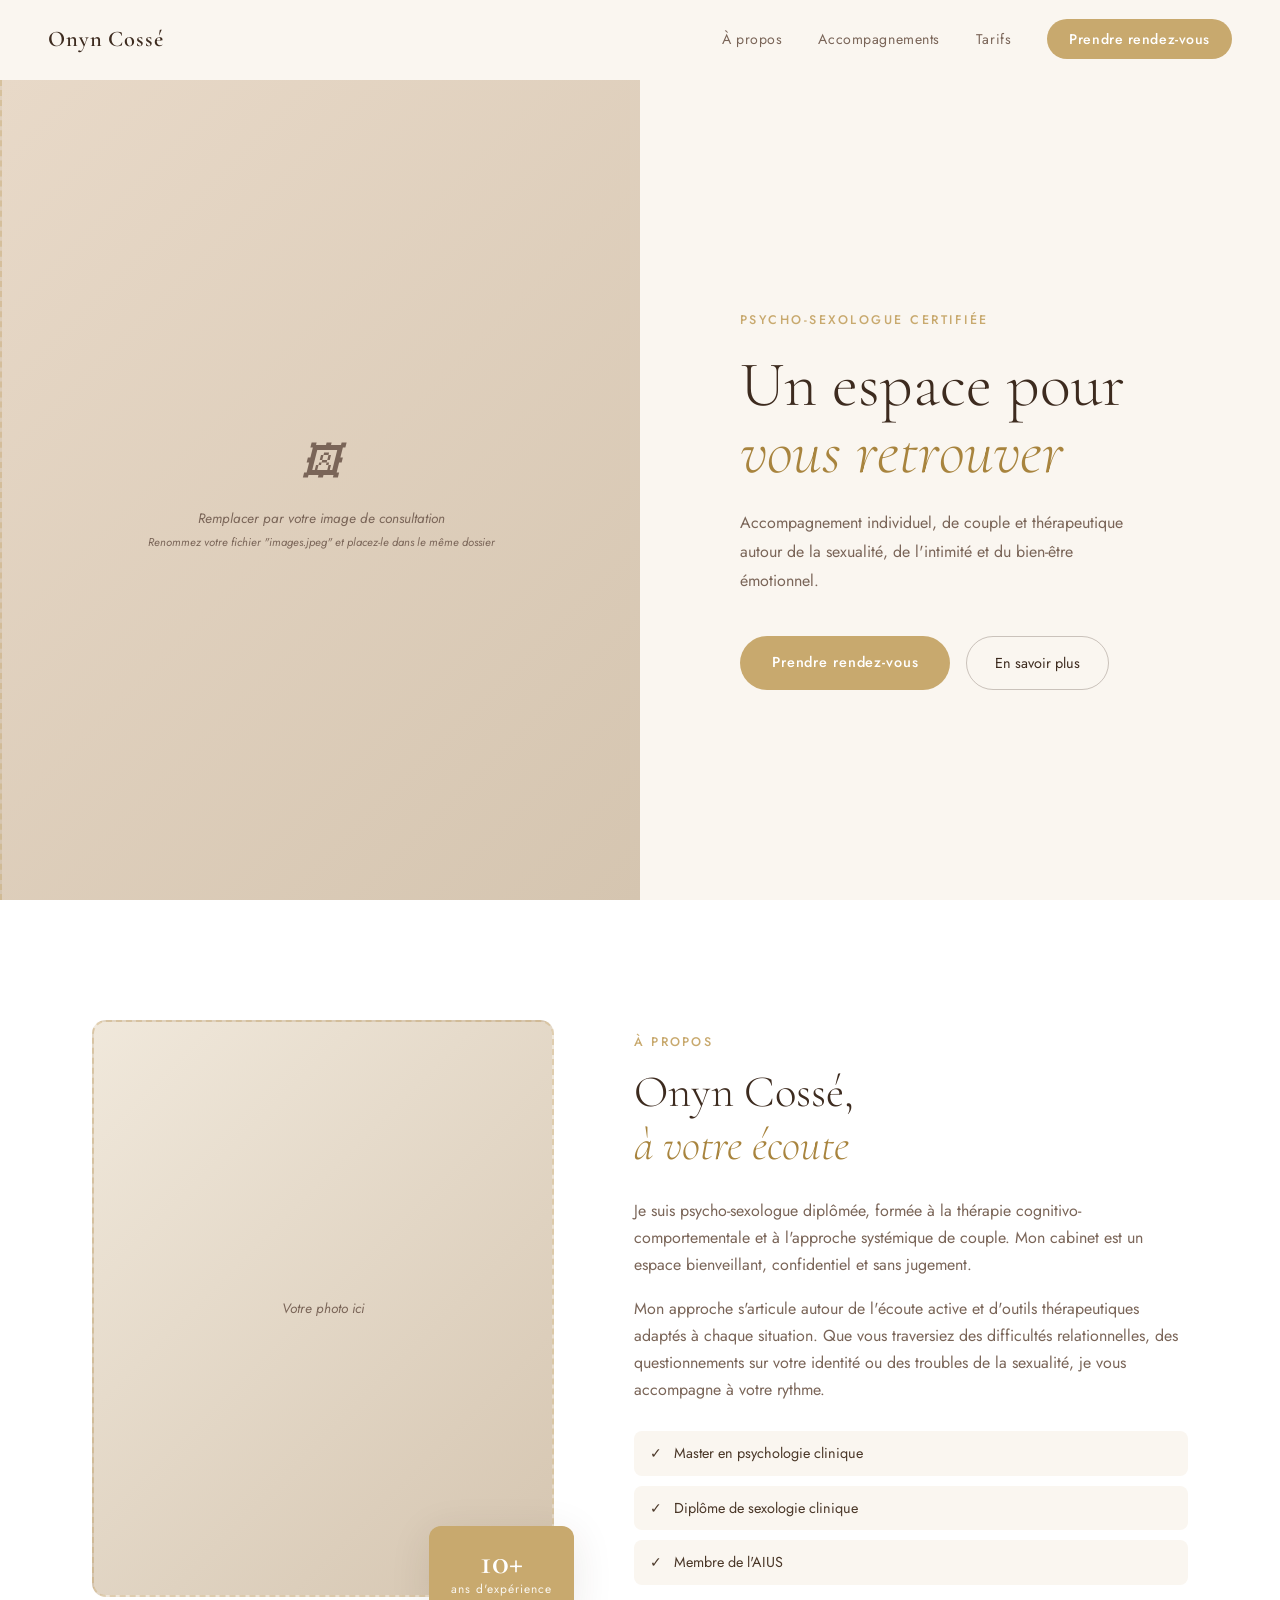
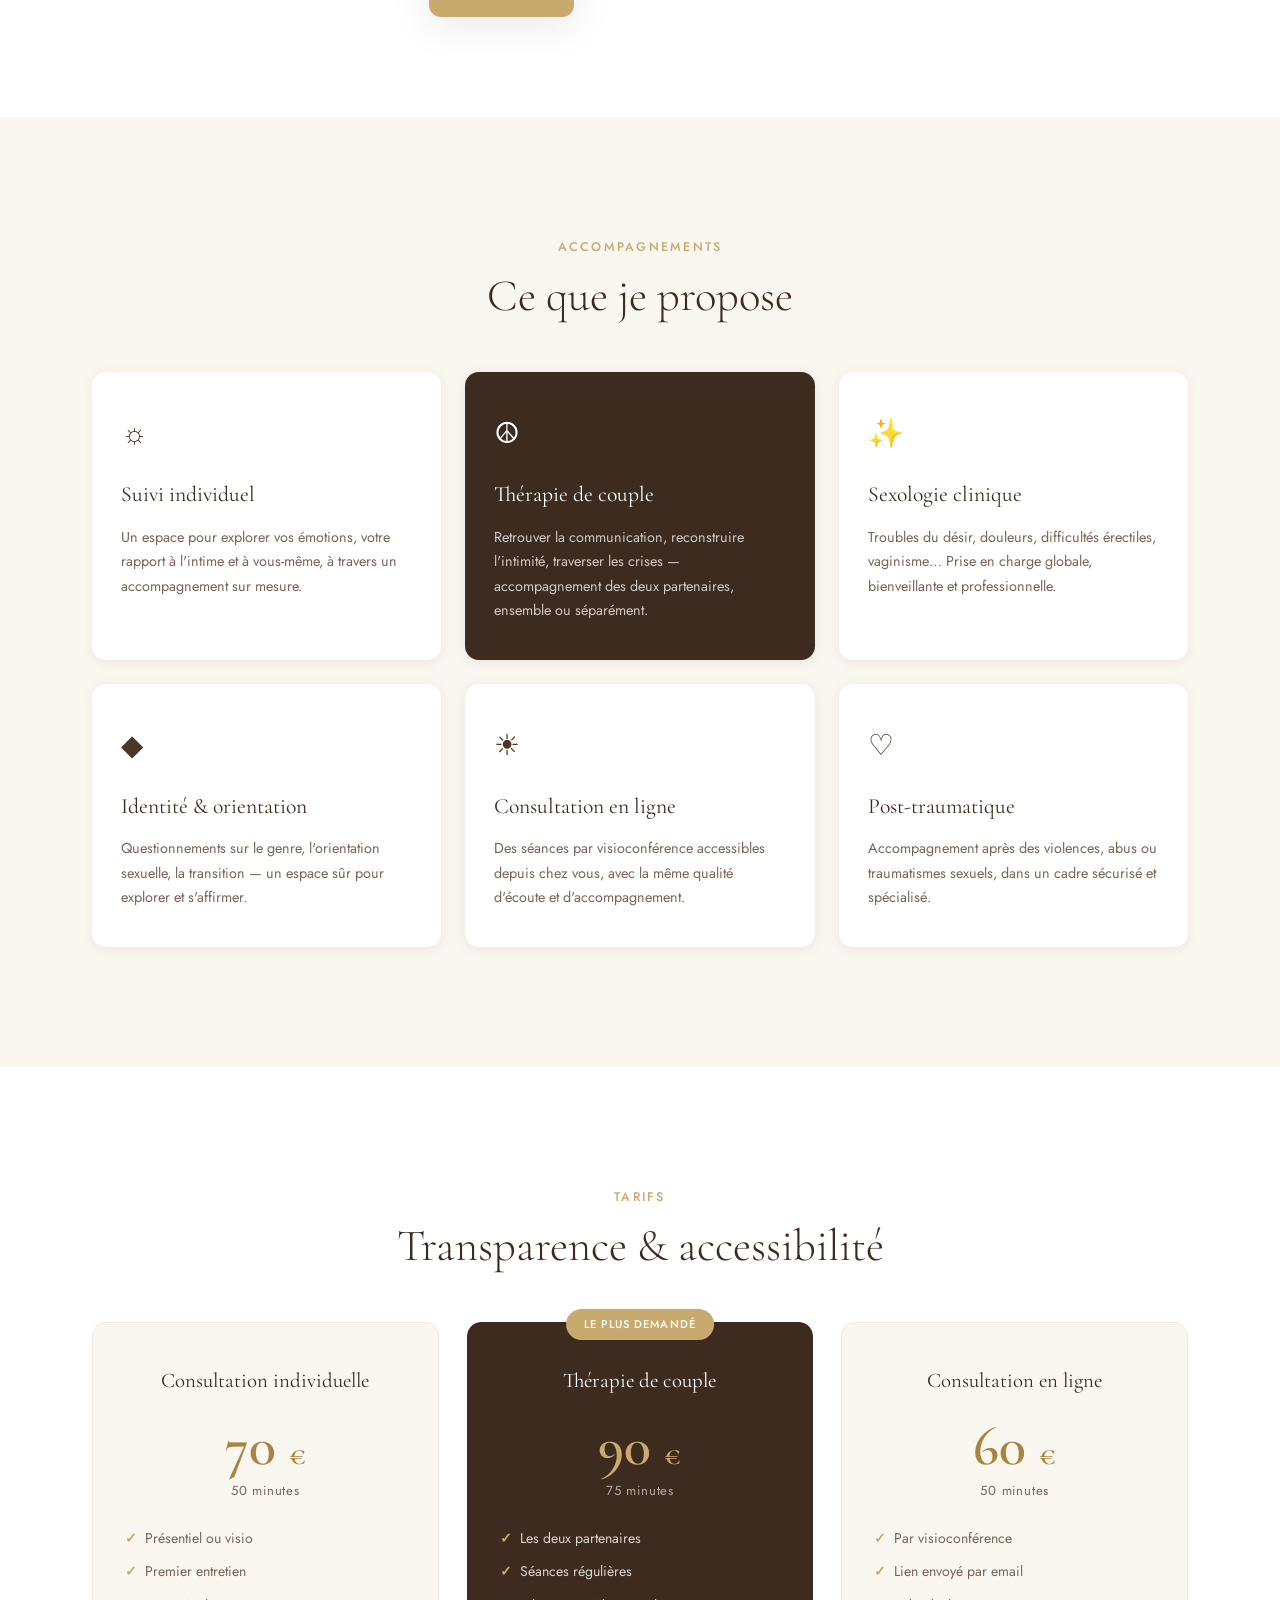
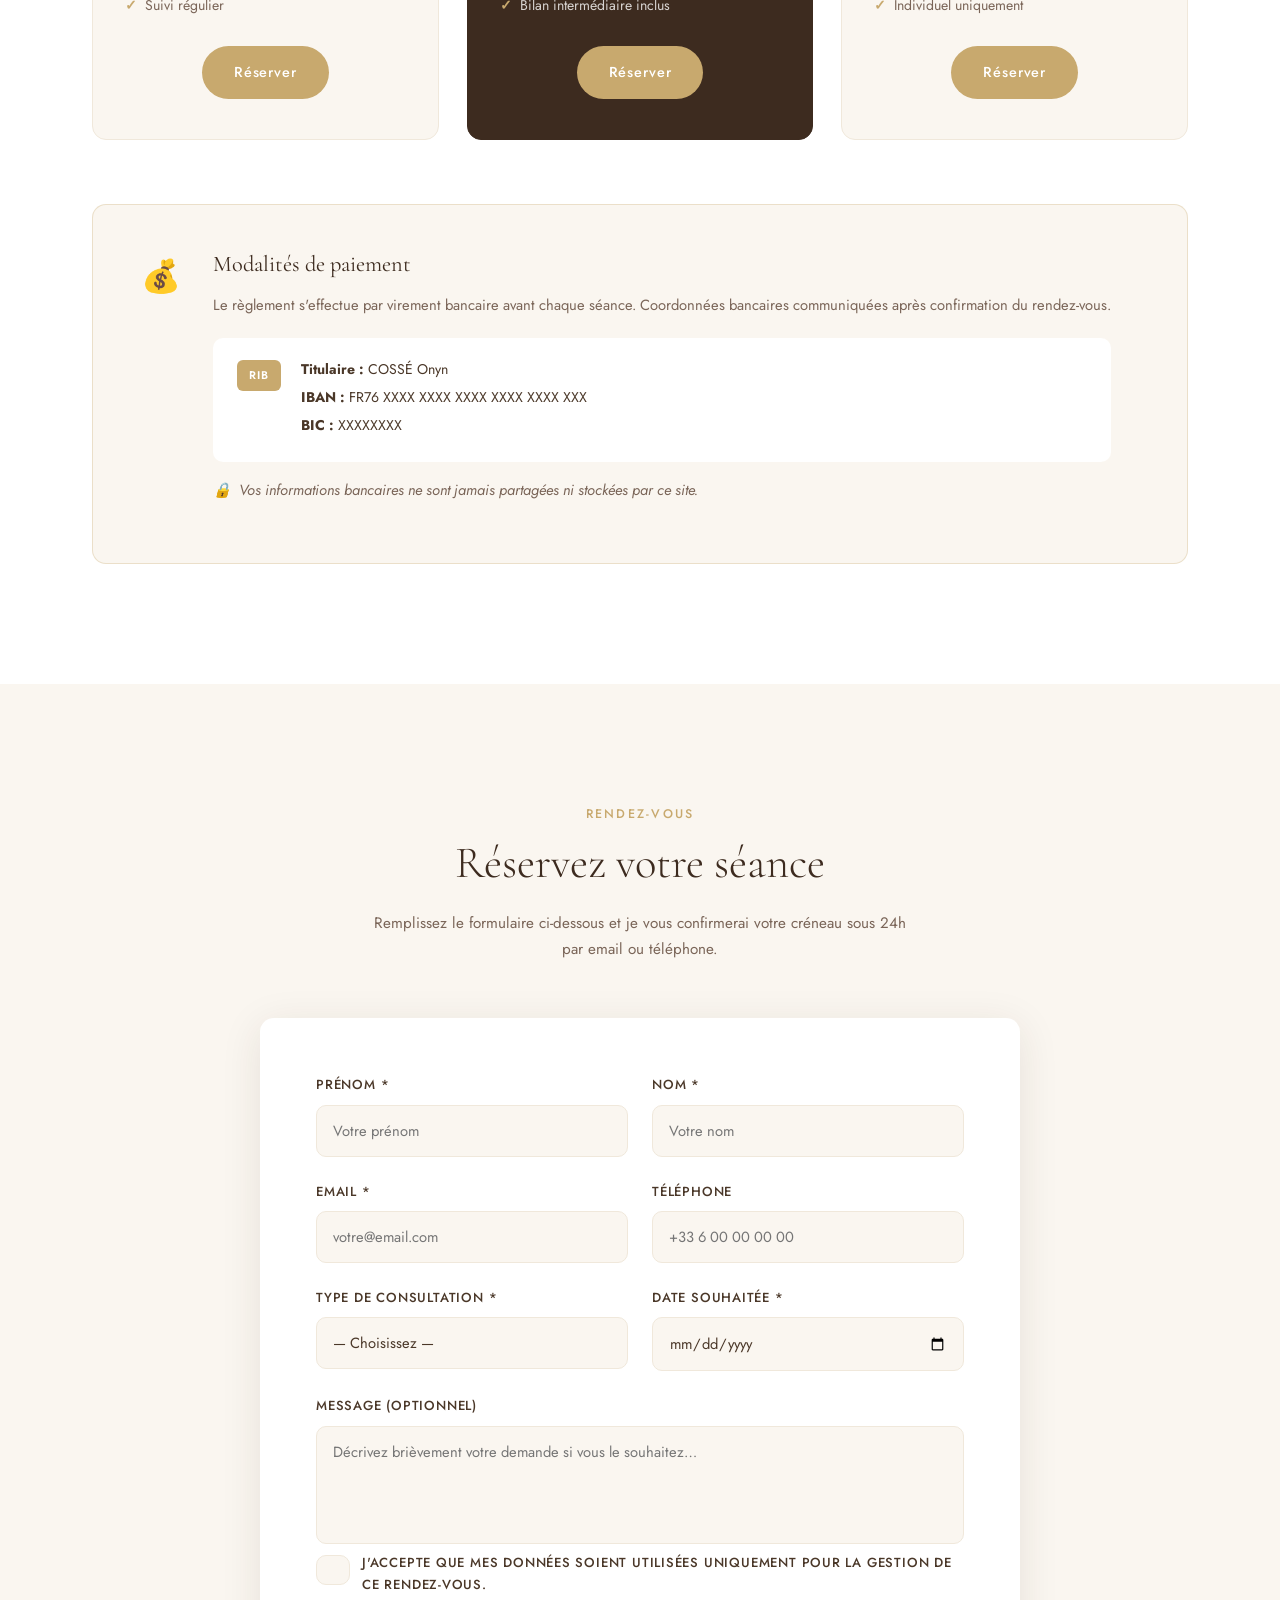
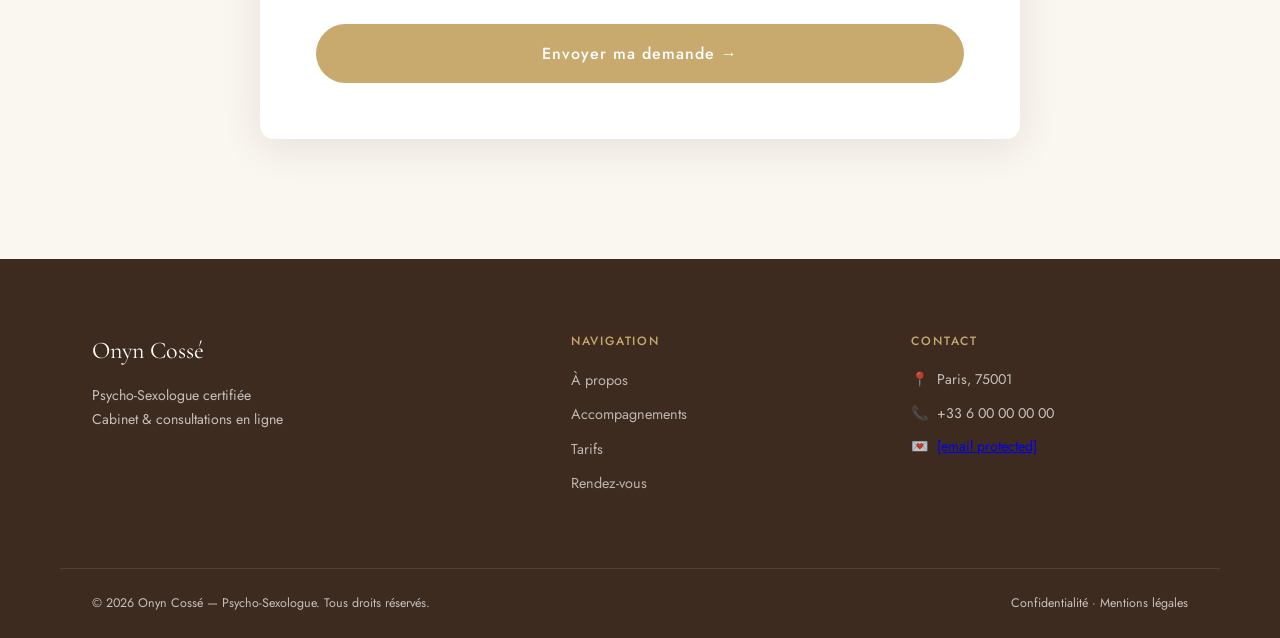
==== index.html @ 569cfa94 "Update index.html" ====
<!DOCTYPE html>
<html lang="fr">
<head>
  <meta charset="UTF-8" />
  <meta name="viewport" content="width=device-width, initial-scale=1.0" />
  <title>Onyn Cossé — Psycho-Sexologue</title>
  <!-- Favicon O.C. stylisé -->
  <link rel="icon" type="image/svg+xml" href="data:image/svg+xml,<svg xmlns='http://www.w3.org/2000/svg' viewBox='0 0 64 64'><rect width='64' height='64' rx='14' fill='%233d2b1f'/><text x='50%25' y='54%25' dominant-baseline='middle' text-anchor='middle' font-family='Georgia,serif' font-size='22' font-weight='600' fill='%23c8a96e' letter-spacing='-1'>O.C</text></svg>" />
  <link rel="stylesheet" href="style.css" />
  <link href="https://fonts.googleapis.com/css2?family=Cormorant+Garamond:ital,wght@0,300;0,400;0,600;1,300;1,400&family=Jost:wght@300;400;500&display=swap" rel="stylesheet" />
</head>
<body>

  <!-- NAV -->
  <nav class="navbar">
    <div class="nav-logo">Onyn Cossé</div>
    <ul class="nav-links">
      <li><a href="#about">À propos</a></li>
      <li><a href="#services">Accompagnements</a></li>
      <li><a href="#tarifs">Tarifs</a></li>
      <li><a href="#rdv" class="nav-cta">Prendre rendez-vous</a></li>
    </ul>
    <button class="nav-burger" onclick="toggleMenu()">&#9776;</button>
  </nav>
  <div class="mobile-menu" id="mobileMenu">
    <a href="#about" onclick="toggleMenu()">À propos</a>
    <a href="#services" onclick="toggleMenu()">Accompagnements</a>
    <a href="#tarifs" onclick="toggleMenu()">Tarifs</a>
    <a href="#rdv" onclick="toggleMenu()">Prendre rendez-vous</a>
  </div>

  <!-- HERO -->
  <section class="hero">
    <!-- Remplacer "votre-photo.jpg" par le chemin de votre image -->
    <div class="hero-img-bg" style="background-image: url('https://loan881.github.io/onyn-sexologue/cabinet2.jpeg');">
      <div class="hero-img-placeholder">
        <span class="placeholder-icon">🖼</span>
        <span>Remplacer par votre image de consultation<br/><small>Renommez votre fichier "images.jpeg" et placez-le dans le même dossier</small></span>
      </div>
    </div>
    <div class="hero-content">
      <span class="hero-eyebrow">Psycho-Sexologue certifiée</span>
      <h1 class="hero-title">Un espace pour<br /><em>vous retrouver</em></h1>
      <p class="hero-sub">Accompagnement individuel, de couple et thérapeutique autour de la sexualité, de l'intimité et du bien-être émotionnel.</p>
      <div class="hero-actions">
        <a href="#rdv" class="btn-primary">Prendre rendez-vous</a>
        <a href="#about" class="btn-secondary">En savoir plus</a>
      </div>
    </div>
  </section>

  <!-- À PROPOS -->
  <section class="about" id="about">
    <div class="container about-grid">
      <div class="about-image-wrap">
        <div class="about-image-placeholder">
          <span>Votre photo ici</span>
        </div>
        <div class="about-badge">
          <span class="badge-num">10+</span>
          <span class="badge-txt">ans d'expérience</span>
        </div>
      </div>
      <div class="about-text">
        <span class="section-label">À propos</span>
        <h2>Onyn Cossé,<br /><em>à votre écoute</em></h2>
        <p>Je suis psycho-sexologue diplômée, formée à la thérapie cognitivo-comportementale et à l'approche systémique de couple. Mon cabinet est un espace bienveillant, confidentiel et sans jugement.</p>
        <p>Mon approche s'articule autour de l'écoute active et d'outils thérapeutiques adaptés à chaque situation. Que vous traversiez des difficultés relationnelles, des questionnements sur votre identité ou des troubles de la sexualité, je vous accompagne à votre rythme.</p>
        <ul class="about-certifs">
          <li>&#10003; &nbsp; Master en psychologie clinique</li>
          <li>&#10003; &nbsp; Diplôme de sexologie clinique</li>
          <li>&#10003; &nbsp; Membre de l'AIUS</li>
        </ul>
      </div>
    </div>
  </section>

  <!-- SERVICES -->
  <section class="services" id="services">
    <div class="container">
      <span class="section-label center">Accompagnements</span>
      <h2 class="section-title center">Ce que je propose</h2>
      <div class="services-grid">

        <div class="service-card">
          <div class="service-icon">&#9788;</div>
          <h3>Suivi individuel</h3>
          <p>Un espace pour explorer vos émotions, votre rapport à l'intime et à vous-même, à travers un accompagnement sur mesure.</p>
        </div>

        <div class="service-card featured">
          <div class="service-icon">&#9774;</div>
          <h3>Thérapie de couple</h3>
          <p>Retrouver la communication, reconstruire l'intimité, traverser les crises — accompagnement des deux partenaires, ensemble ou séparément.</p>
        </div>

        <div class="service-card">
          <div class="service-icon">&#10024;</div>
          <h3>Sexologie clinique</h3>
          <p>Troubles du désir, douleurs, difficultés érectiles, vaginisme… Prise en charge globale, bienveillante et professionnelle.</p>
        </div>

        <div class="service-card">
          <div class="service-icon">&#9670;</div>
          <h3>Identité & orientation</h3>
          <p>Questionnements sur le genre, l'orientation sexuelle, la transition — un espace sûr pour explorer et s'affirmer.</p>
        </div>

        <div class="service-card">
          <div class="service-icon">&#9728;</div>
          <h3>Consultation en ligne</h3>
          <p>Des séances par visioconférence accessibles depuis chez vous, avec la même qualité d'écoute et d'accompagnement.</p>
        </div>

        <div class="service-card">
          <div class="service-icon">&#9825;</div>
          <h3>Post-traumatique</h3>
          <p>Accompagnement après des violences, abus ou traumatismes sexuels, dans un cadre sécurisé et spécialisé.</p>
        </div>

      </div>
    </div>
  </section>

  <!-- TARIFS -->
  <section class="tarifs" id="tarifs">
    <div class="container">
      <span class="section-label center">Tarifs</span>
      <h2 class="section-title center">Transparence & accessibilité</h2>
      <div class="tarifs-grid">

        <div class="tarif-card">
          <h3>Consultation individuelle</h3>
          <div class="tarif-price">70 <span>€</span></div>
          <div class="tarif-duree">50 minutes</div>
          <ul>
            <li>Présentiel ou visio</li>
            <li>Premier entretien</li>
            <li>Suivi régulier</li>
          </ul>
          <a href="#rdv" class="btn-primary">Réserver</a>
        </div>

        <div class="tarif-card featured">
          <div class="tarif-badge">Le plus demandé</div>
          <h3>Thérapie de couple</h3>
          <div class="tarif-price">90 <span>€</span></div>
          <div class="tarif-duree">75 minutes</div>
          <ul>
            <li>Les deux partenaires</li>
            <li>Séances régulières</li>
            <li>Bilan intermédiaire inclus</li>
          </ul>
          <a href="#rdv" class="btn-primary">Réserver</a>
        </div>

        <div class="tarif-card">
          <h3>Consultation en ligne</h3>
          <div class="tarif-price">60 <span>€</span></div>
          <div class="tarif-duree">50 minutes</div>
          <ul>
            <li>Par visioconférence</li>
            <li>Lien envoyé par email</li>
            <li>Individuel uniquement</li>
          </ul>
          <a href="#rdv" class="btn-primary">Réserver</a>
        </div>

      </div>

      <!-- PAIEMENT -->
      <div class="paiement-box">
        <div class="paiement-icon">&#128176;</div>
        <div class="paiement-text">
          <h4>Modalités de paiement</h4>
          <p>Le règlement s'effectue par virement bancaire avant chaque séance. Coordonnées bancaires communiquées après confirmation du rendez-vous.</p>
          <div class="rib-info">
            <span class="rib-label">RIB</span>
            <div class="rib-details">
              <p><strong>Titulaire :</strong> COSSÉ Onyn</p>
              <p><strong>IBAN :</strong> FR76 XXXX XXXX XXXX XXXX XXXX XXX</p>
              <p><strong>BIC :</strong> XXXXXXXX</p>
            </div>
          </div>
          <p class="paiement-note">&#128274; &nbsp;Vos informations bancaires ne sont jamais partagées ni stockées par ce site.</p>
        </div>
      </div>
    </div>
  </section>

  <!-- PRISE DE RENDEZ-VOUS -->
  <section class="rdv" id="rdv">
    <div class="container">
      <span class="section-label center">Rendez-vous</span>
      <h2 class="section-title center">Réservez votre séance</h2>
      <p class="rdv-intro">Remplissez le formulaire ci-dessous et je vous confirmerai votre créneau sous 24h par email ou téléphone.</p>

      <form class="rdv-form" onsubmit="handleSubmit(event)">
        <div class="form-row">
          <div class="form-group">
            <label for="prenom">Prénom *</label>
            <input type="text" id="prenom" placeholder="Votre prénom" required />
          </div>
          <div class="form-group">
            <label for="nom">Nom *</label>
            <input type="text" id="nom" placeholder="Votre nom" required />
          </div>
        </div>
        <div class="form-row">
          <div class="form-group">
            <label for="email">Email *</label>
            <input type="email" id="email" placeholder="votre@email.com" required />
          </div>
          <div class="form-group">
            <label for="tel">Téléphone</label>
            <input type="tel" id="tel" placeholder="+33 6 00 00 00 00" />
          </div>
        </div>
        <div class="form-row">
          <div class="form-group">
            <label for="type">Type de consultation *</label>
            <select id="type" required>
              <option value="">— Choisissez —</option>
              <option value="individuel">Consultation individuelle (70€)</option>
              <option value="couple">Thérapie de couple (90€)</option>
              <option value="enligne">Consultation en ligne (60€)</option>
            </select>
          </div>
          <div class="form-group">
            <label for="date">Date souhaitée *</label>
            <input type="date" id="date" required />
          </div>
        </div>
        <div class="form-group full">
          <label for="message">Message (optionnel)</label>
          <textarea id="message" rows="4" placeholder="Décrivez brièvement votre demande si vous le souhaitez…"></textarea>
        </div>
        <div class="form-group full checkbox-group">
          <label class="checkbox-label">
            <input type="checkbox" required />
            J'accepte que mes données soient utilisées uniquement pour la gestion de ce rendez-vous.
          </label>
        </div>
        <button type="submit" class="btn-primary btn-large">Envoyer ma demande &#8594;</button>
      </form>

      <div class="rdv-confirm hidden" id="rdvConfirm">
        <div class="confirm-icon">&#10003;</div>
        <h3>Demande envoyée !</h3>
        <p>Je vous recontacte sous 24h pour confirmer votre créneau et vous communiquer les informations de paiement.</p>
      </div>

    </div>
  </section>

  <!-- FOOTER -->
  <footer class="footer">
    <div class="container footer-inner">
      <div class="footer-brand">
        <div class="footer-logo">Onyn Cossé</div>
        <p>Psycho-Sexologue certifiée<br />Cabinet & consultations en ligne</p>
      </div>
      <div class="footer-links">
        <h4>Navigation</h4>
        <a href="#about">À propos</a>
        <a href="#services">Accompagnements</a>
        <a href="#tarifs">Tarifs</a>
        <a href="#rdv">Rendez-vous</a>
      </div>
      <div class="footer-contact">
        <h4>Contact</h4>
        <p>&#128205; &nbsp;Paris, 75001</p>
        <p>&#128222; &nbsp;+33 6 00 00 00 00</p>
        <p>&#128140; &nbsp;<a href="/cdn-cgi/l/email-protection" class="__cf_email__" data-cfemail="6d0e0203190c0e192d1e021d050408000c1f190403430b1f">[email&#160;protected]</a></p>
      </div>
    </div>
    <div class="footer-bottom">
      <p>&copy; 2026 Onyn Cossé — Psycho-Sexologue. Tous droits réservés.</p>
      <p>Confidentialité &middot; Mentions légales</p>
    </div>
  </footer>

  <script data-cfasync="false" src="/cdn-cgi/scripts/5c5dd728/cloudflare-static/email-decode.min.js"></script><script>
    function toggleMenu() {
      const m = document.getElementById('mobileMenu');
      m.classList.toggle('open');
    }
    function handleSubmit(e) {
      e.preventDefault();
      document.querySelector('.rdv-form').classList.add('hidden');
      document.getElementById('rdvConfirm').classList.remove('hidden');
    }
    // Smooth scroll
    document.querySelectorAll('a[href^="#"]').forEach(a => {
      a.addEventListener('click', e => {
        e.preventDefault();
        const t = document.querySelector(a.getAttribute('href'));
        if (t) t.scrollIntoView({ behavior: '
---- style.css ----
/* =============================================
   RESET & BASE
   ============================================= */
*, *::before, *::after { box-sizing: border-box; margin: 0; padding: 0; }

:root {
  --cream:    #faf6f0;
  --beige:    #f0e8db;
  --gold:     #c8a96e;
  --gold-dk:  #a8843e;
  --brown:    #3d2b1f;
  --text:     #4a3728;
  --text-lt:  #7a6558;
  --white:    #ffffff;
  --radius:   14px;
  --shadow:   0 8px 40px rgba(61,43,31,.10);
  --shadow-sm:0 2px 12px rgba(61,43,31,.08);
  --font-disp:"Cormorant Garamond", Georgia, serif;
  --font-body:"Jost", sans-serif;
}

html { scroll-behavior: smooth; }

body {
  font-family: var(--font-body);
  background: var(--cream);
  color: var(--text);
  line-height: 1.7;
  font-size: 16px;
}

img { max-width: 100%; display: block; }

.container {
  max-width: 1160px;
  margin: 0 auto;
  padding: 0 32px;
}

.hidden { display: none !important; }

/* =============================================
   REUSABLE COMPONENTS
   ============================================= */
.section-label {
  display: block;
  font-family: var(--font-body);
  font-weight: 500;
  font-size: .78rem;
  letter-spacing: .18em;
  text-transform: uppercase;
  color: var(--gold);
  margin-bottom: 12px;
}
.section-label.center { text-align: center; }

.section-title {
  font-family: var(--font-disp);
  font-size: clamp(2rem, 4vw, 2.8rem);
  font-weight: 300;
  color: var(--brown);
  line-height: 1.2;
  margin-bottom: 48px;
}
.section-title.center { text-align: center; }
.section-title em { font-style: italic; color: var(--gold-dk); }

.btn-primary {
  display: inline-block;
  background: var(--gold);
  color: var(--white);
  padding: 14px 32px;
  border-radius: 50px;
  font-family: var(--font-body);
  font-weight: 500;
  font-size: .9rem;
  letter-spacing: .06em;
  text-decoration: none;
  border: none;
  cursor: pointer;
  transition: background .25s, transform .2s, box-shadow .25s;
}
.btn-primary:hover {
  background: var(--gold-dk);
  transform: translateY(-2px);
  box-shadow: 0 8px 24px rgba(168,132,62,.35);
}
.btn-primary.btn-large { padding: 18px 48px; font-size: 1rem; }

.btn-secondary {
  display: inline-block;
  background: transparent;
  color: var(--brown);
  padding: 14px 28px;
  border-radius: 50px;
  font-family: var(--font-body);
  font-weight: 400;
  font-size: .9rem;
  text-decoration: none;
  border: 1.5px solid rgba(61,43,31,.25);
  transition: border-color .25s, color .25s;
}
.btn-secondary:hover { border-color: var(--gold); color: var(--gold-dk); }

/* =============================================
   NAVBAR
   ============================================= */
.navbar {
  position: fixed;
  top: 0; left: 0; right: 0;
  z-index: 100;
  display: flex;
  align-items: center;
  justify-content: space-between;
  padding: 20px 48px;
  background: rgba(250,246,240,.92);
  backdrop-filter: blur(12px);
  -webkit-backdrop-filter: blur(12px);
  transition: box-shadow .3s, padding .3s;
}
.navbar.scrolled {
  box-shadow: 0 2px 24px rgba(61,43,31,.09);
  padding: 14px 48px;
}
.nav-logo {
  font-family: var(--font-disp);
  font-size: 1.4rem;
  font-weight: 600;
  color: var(--brown);
  letter-spacing: .04em;
}
.nav-links {
  list-style: none;
  display: flex;
  align-items: center;
  gap: 36px;
}
.nav-links a {
  text-decoration: none;
  color: var(--text-lt);
  font-size: .88rem;
  font-weight: 400;
  letter-spacing: .04em;
  transition: color .2s;
}
.nav-links a:hover { color: var(--brown); }
.nav-links .nav-cta {
  background: var(--gold);
  color: var(--white);
  padding: 10px 22px;
  border-radius: 50px;
  font-weight: 500;
}
.nav-links .nav-cta:hover { background: var(--gold-dk); color: var(--white); }
.nav-burger { display: none; background: none; border: none; font-size: 1.5rem; cursor: pointer; color: var(--brown); }

.mobile-menu {
  display: none;
  flex-direction: column;
  position: fixed;
  top: 70px; left: 0; right: 0;
  background: var(--cream);
  padding: 24px 32px;
  gap: 20px;
  box-shadow: var(--shadow);
  z-index: 99;
}
.mobile-menu.open { display: flex; }
.mobile-menu a { text-decoration: none; color: var(--text); font-size: 1.05rem; padding: 8px 0; border-bottom: 1px solid var(--beige); }

/* =============================================
   HERO — IMAGE DE FOND
   ============================================= */
.hero {
  min-height: 100vh;
  display: grid;
  grid-template-columns: 1fr 1fr;
  position: relative;
  overflow: hidden;
  padding-top: 80px;
}

/* Côté image (droite) */
.hero-img-bg {
  position: relative;
  background-size: cover;
  background-position: center;
  background-repeat: no-repeat;
  min-height: 100%;
}

/* Placeholder visible tant qu'il n'y a pas d'image */
.hero-img-bg:not([style*="url('votre-photo.jpg')"]) .hero-img-placeholder,
.hero-img-placeholder {
  position: absolute;
  inset: 0;
  display: flex;
  flex-direction: column;
  align-items: center;
  justify-content: center;
  gap: 12px;
  background: linear-gradient(135deg, #e8d9c8, #d5c5b0);
  color: var(--text-lt);
  font-size: .85rem;
  font-style: italic;
  text-align: center;
  padding: 32px;
  border-left: 2px dashed rgba(200,169,110,.4);
}
.placeholder-icon { font-size: 2.5rem; }

/* Quand une vraie image est chargée, masquer le placeholder */
.hero-img-bg[style*="url('votre-photo.jpg')"] .hero-img-placeholder {
  display: none;
}

/* Côté texte (gauche) */
.hero-content {
  position: relative;
  z-index: 2;
  display: flex;
  flex-direction: column;
  justify-content: center;
  padding: 100px 64px 80px 100px;
  background: var(--cream);
  animation: fadeUp .9s ease both;
}

@keyframes fadeUp {
  from { opacity: 0; transform: translateY(30px); }
  to   { opacity: 1; transform: translateY(0); }
}
.hero-eyebrow {
  display: block;
  font-size: .78rem;
  font-weight: 500;
  letter-spacing: .2em;
  text-transform: uppercase;
  color: var(--gold);
  margin-bottom: 20px;
  animation: fadeUp .9s .1s ease both;
}
.hero-title {
  font-family: var(--font-disp);
  font-size: clamp(2.8rem, 5vw, 5rem);
  font-weight: 300;
  line-height: 1.05;
  color: var(--brown);
  margin-bottom: 24px;
  animation: fadeUp .9s .2s ease both;
}
.hero-title em { font-style: italic; color: var(--gold-dk); }
.hero-sub {
  font-size: 1rem;
  color: var(--text-lt);
  max-width: 400px;
  margin-bottom: 40px;
  line-height: 1.8;
  animation: fadeUp .9s .35s ease both;
}
.hero-actions {
  display: flex;
  gap: 16px;
  flex-wrap: wrap;
  animation: fadeUp .9s .45s ease both;
}

/* =============================================
   ABOUT
   ============================================= */
.about {
  padding: 120px 0;
  background: var(--white);
}
.about-grid {
  display: grid;
  grid-template-columns: 1fr 1.2fr;
  gap: 80px;
  align-items: center;
}
.about-image-wrap { position: relative; }
.about-image-placeholder {
  width: 100%;
  aspect-ratio: 4/5;
  background: linear-gradient(135deg, var(--beige), #d5c5b0);
  border-radius: var(--radius);
  display: flex;
  align-items: center;
  justify-content: center;
  color: var(--text-lt);
  font-size: .85rem;
  font-style: italic;
  border: 2px dashed rgba(200,169,110,.4);
}
.about-badge {
  position: absolute;
  bottom: -20px; right: -20px;
  background: var(--gold);
  color: var(--white);
  border-radius: 12px;
  padding: 18px 22px;
  display: flex;
  flex-direction: column;
  align-items: center;
  box-shadow: var(--shadow);
}
.badge-num { font-family: var(--font-disp); font-size: 2.2rem; font-weight: 600; line-height: 1; }
.badge-txt { font-size: .75rem; letter-spacing: .08em; opacity: .9; }
.about-text h2 {
  font-family: var(--font-disp);
  font-size: clamp(2rem, 4vw, 2.8rem);
  font-weight: 300;
  color: var(--brown);
  line-height: 1.2;
  margin-bottom: 24px;
}
.about-text h2 em { font-style: italic; color: var(--gold-dk); }
.about-text p { color: var(--text-lt); margin-bottom: 16px; }
.about-certifs {
  list-style: none;
  margin-top: 28px;
  display: flex;
  flex-direction: column;
  gap: 10px;
}
.about-certifs li {
  font-size: .9rem;
  color: var(--text);
  padding: 10px 16px;
  background: var(--cream);
  border-radius: 8px;
  font-weight: 400;
}

/* =============================================
   SERVICES
   ============================================= */
.services {
  padding: 120px 0;
  background: var(--cream);
}
.services-grid {
  display: grid;
  grid-template-columns: repeat(3, 1fr);
  gap: 24px;
}
.service-card {
  background: var(--white);
  border-radius: var(--radius);
  padding: 36px 28px;
  box-shadow: var(--shadow-sm);
  border: 1.5px solid transparent;
  transition: border-color .25s, transform .25s, box-shadow .25s;
}
.service-card:hover {
  border-color: var(--gold);
  transform: translateY(-4px);
  box-shadow: var(--shadow);
}
.service-card.featured {
  background: var(--brown);
  color: var(--white);
}
.service-card.featured h3 { color: var(--white); }
.service-card.featured p { color: rgba(255,255,255,.75); }
.service-icon {
  font-size: 1.8rem;
  margin-bottom: 18px;
  display: block;
}
.service-card h3 {
  font-family: var(--font-disp);
  font-size: 1.35rem;
  font-weight: 400;
  color: var(--brown);
  margin-bottom: 12px;
}
.service-card p { font-size: .9rem; color: var(--text-lt); line-height: 1.7; }

/* =============================================
   TARIFS
   ============================================= */
.tarifs {
  padding: 120px 0;
  background: var(--white);
}
.tarifs-grid {
  display: grid;
  grid-template-columns: repeat(3, 1fr);
  gap: 28px;
  margin-bottom: 64px;
}
.tarif-card {
  border-radius: var(--radius);
  padding: 40px 32px;
  border: 1.5px solid var(--beige);
  text-align: center;
  background: var(--cream);
  position: relative;
  transition: transform .25s, box-shadow .25s;
}
.tarif-card:hover { transform: translateY(-4px); box-shadow: var(--shadow); }
.tarif-card.featured {
  background: var(--brown);
  border-color: var(--brown);
  color: var(--white);
}
.tarif-card.featured h3 { color: var(--white); }
.tarif-card.featured .tarif-duree { color: rgba(255,255,255,.6); }
.tarif-card.featured ul li { color: rgba(255,255,255,.8); }
.tarif-card.featured ul li::before { color: var(--gold); }
.tarif-badge {
  position: absolute;
  top: -14px; left: 50%;
  transform: translateX(-50%);
  background: var(--gold);
  color: var(--white);
  font-size: .7rem;
  font-weight: 500;
  letter-spacing: .1em;
  text-transform: uppercase;
  padding: 6px 18px;
  border-radius: 50px;
  white-space: nowrap;
}
.tarif-card h3 {
  font-family: var(--font-disp);
  font-size: 1.3rem;
  font-weight: 400;
  color: var(--brown);
  margin-bottom: 20px;
}
.tarif-price {
  font-family: var(--font-disp);
  font-size: 3.5rem;
  font-weight: 600;
  color: var(--gold-dk);
  line-height: 1;
  margin-bottom: 6px;
}
.tarif-price span { font-size: 1.8rem; }
.tarif-card.featured .tarif-price { color: var(--gold); }
.tarif-duree { font-size: .82rem; color: var(--text-lt); margin-bottom: 24px; letter-spacing: .06em; }
.tarif-card ul {
  list-style: none;
  margin-bottom: 28px;
  text-align: left;
  display: flex;
  flex-direction: column;
  gap: 10px;
}
.tarif-card ul li {
  font-size: .88rem;
  color: var(--text-lt);
  padding-left: 20px;
  position: relative;
}
.tarif-card ul li::before {
  content: "✓";
  position: absolute;
  left: 0;
  color: var(--gold);
  font-weight: 600;
}

/* PAIEMENT */
.paiement-box {
  background: var(--cream);
  border: 1.5px solid rgba(200,169,110,.3);
  border-radius: var(--radius);
  padding: 40px 48px;
  display: flex;
  gap: 32px;
  align-items: flex-start;
}
.paiement-icon { font-size: 2rem; flex-shrink: 0; padding-top: 4px; }
.paiement-text h4 {
  font-family: var(--font-disp);
  font-size: 1.4rem;
  font-weight: 400;
  color: var(--brown);
  margin-bottom: 10px;
}
.paiement-text > p { color: var(--text-lt); font-size: .92rem; margin-bottom: 20px; }
.rib-info {
  display: flex;
  align-items: flex-start;
  gap: 20px;
  background: var(--white);
  border-radius: 10px;
  padding: 20px 24px;
  margin-bottom: 16px;
}
.rib-label {
  background: var(--gold);
  color: var(--white);
  font-size: .7rem;
  font-weight: 600;
  letter-spacing: .1em;
  text-transform: uppercase;
  padding: 6px 12px;
  border-radius: 6px;
  flex-shrink: 0;
  margin-top: 2px;
}
.rib-details p { font-size: .88rem; color: var(--text); margin-bottom: 4px; }
.paiement-note { font-size: .78rem; color: var(--text-lt); font-style: italic; }

/* =============================================
   RENDEZ-VOUS
   ============================================= */
.rdv {
  padding: 120px 0;
  background: var(--cream);
}
.rdv-intro {
  text-align: center;
  color: var(--text-lt);
  max-width: 540px;
  margin: -28px auto 56px;
  font-size: .95rem;
}
.rdv-form {
  max-width: 760px;
  margin: 0 auto;
  background: var(--white);
  border-radius: var(--radius);
  padding: 56px 56px;
  box-shadow: var(--shadow);
}
.form-row {
  display: grid;
  grid-template-columns: 1fr 1fr;
  gap: 24px;
  margin-bottom: 24px;
}
.form-group {
  display: flex;
  flex-direction: column;
  gap: 8px;
}
.form-group.full { grid-column: 1 / -1; }
.form-group label {
  font-size: .82rem;
  font-weight: 500;
  letter-spacing: .06em;
  text-transform: uppercase;
  color: var(--text);
}
.form-group input,
.form-group select,
.form-group textarea {
  padding: 14px 16px;
  border: 1.5px solid var(--beige);
  border-radius: 10px;
  background: var(--cream);
  color: var(--text);
  font-family: var(--font-body);
  font-size: .92rem;
  transition: border-color .2s, box-shadow .2s;
  outline: none;
  resize: none;
  -webkit-appearance: none;
}
.form-group input:focus,
.form-group select:focus,
.form-group textarea:focus {
  border-color: var(--gold);
  box-shadow: 0 0 0 3px rgba(200,169,110,.15);
}
.checkbox-group { margin: 8px 0 28px; }
.checkbox-label {
  display: flex;
  align-items: flex-start;
  gap: 12px;
  font-size: .85rem;
  color: var(--text-lt);
  cursor: pointer;
  text-transform: none;
  font-weight: 400;
  letter-spacing: 0;
}
.checkbox-label input { margin-top: 3px; accent-color: var(--gold); flex-shrink: 0; }
.rdv-form .btn-primary { width: 100%; text-align: center; }

/* CONFIRM */
.rdv-confirm {
  max-width: 480px;
  margin: 0 auto;
  text-align: center;
  padding: 64px 32px;
}
.confirm-icon {
  width: 72px; height: 72px;
  background: var(--gold);
  color: var(--white);
  font-size: 2rem;
  border-radius: 50%;
  display: flex;
  align-items: center;
  justify-content: center;
  margin: 0 auto 24px;
}
.rdv-confirm h3 {
  font-family: var(--font-disp);
  font-size: 2rem;
  font-weight: 300;
  color: var(--brown);
  margin-bottom: 14px;
}
.rdv-confirm p { color: var(--text-lt); }

/* =============================================
   FOOTER
   ============================================= */
.footer {
  background: var(--brown);
  color: rgba(255,255,255,.7);
}
.footer-inner {
  display: grid;
  grid-template-columns: 1.5fr 1fr 1fr;
  gap: 64px;
  padding: 72px 32px;
}
.footer-logo {
  font-family: var(--font-disp);
  font-size: 1.5rem;
  color: var(--white);
  margin-bottom: 12px;
}
.footer-brand p { font-size: .88rem; line-height: 1.7; }
.footer-links, .footer-contact { display: flex; flex-direction: column; gap: 10px; }
.footer-links h4, .footer-contact h4 {
  color: var(--gold);
  font-size: .75rem;
  font-weight: 500;
  letter-spacing: .15em;
  text-transform: uppercase;
  margin-bottom: 6px;
}
.footer-links a { color: rgba(255,255,255,.65); text-decoration: none; font-size: .9rem; transition: color .2s; }
.footer-links a:hover { color: var(--gold); }
.footer-contact p { font-size: .88rem; }
.footer-bottom {
  border-top: 1px solid rgba(255,255,255,.1);
  padding: 24px 32px;
  display: flex;
  justify-content: space-between;
  align-items: center;
  font-size: .78rem;
  max-width: 1160px;
  margin: 0 auto;
  width: 100%;
}

/* =============================================
   RESPONSIVE — TABLETTE
   ============================================= */
@media (max-width: 960px) {
  .navbar { padding: 16px 24px; }
  .navbar.scrolled { padding: 12px 24px; }
  .nav-links { display: none; }
  .nav-burger { display: block; }

  /* Hero en colonne sur tablette */
  .hero {
    grid-template-columns: 1fr;
    grid-template-rows: 60vh auto;
    padding-top: 70px;
  }
  .hero-img-bg { order: 1; min-height: 60vw; }
  .hero-content {
    order: 2;
    padding: 56px 40px;
    text-align: center;
    align-items: center;
  }
  .hero-sub { max-width: 100%; }
  .hero-actions { justify-content: center; }

  .about-grid { grid-template-columns: 1fr; gap: 40px; }
  .about-image-placeholder { aspect-ratio: 3/2; max-width: 400px; margin: 0 auto; }
  .about-badge { bottom: -16px; right: 0; }

  .services-grid { grid-template-columns: 1fr 1fr; }
  .tarifs-grid { grid-template-columns: 1fr; max-width: 400px; margin-left: auto; margin-right: auto; }

  .paiement-box { flex-direction: column; gap: 20px; padding: 28px; }

  .rdv-form { padding: 36px 28px; }
  .form-row { grid-template-columns: 1fr; }

  .footer-inner { grid-template-columns: 1fr 1fr; gap: 40px; }
  .footer-bottom { flex-direction: column; gap: 8px; text-align: center; }
}

/* =============================================
   RESPONSIVE — MOBILE
   ============================================= */
@media (max-width: 600px) {
  :root { font-size: 15px; }

  .container { padding: 0 18px; }

  /* Navbar mobile */
  .navbar { padding: 14px 18px; }
  .nav-logo { font-size: 1.2rem; }

  /* Hero mobile : image en haut, texte en bas */
  .hero {
    grid-template-columns: 1fr;
    grid-template-rows: 55vw auto;
    padding-top: 62px;
    min-height: auto;
  }
  .hero-img-bg { min-height: 55vw; }
  .hero-content {
    padding: 40px 18px 52px;
    align-items: flex-start;
    text-align: left;
  }
  .hero-title { font-size: 2.4rem; }
  .hero-sub { font-size: .92rem; }
  .hero-actions { flex-direction: column; width: 100%; }
  .hero-actions .btn-primary,
  .hero-actions .btn-secondary { text-align: center; width: 100%; }

  /* About */
  .about { padding: 72px 0; }
  .about-image-placeholder { aspect-ratio: 4/3; max-width: 100%; }
  .about-badge { position: static; margin-top: 16px; flex-direction: row; gap: 8px; border-radius: 50px; padding: 12px 20px; width: fit-content; }

  /* Services */
  .services { padding: 72px 0; }
  .services-grid { grid-template-columns: 1fr; }
  .service-card { padding: 28px 22px; }

  /* Tarifs */
  .tarifs { padding: 72px 0; }
  .tarifs-grid { max-width: 100%; }
  .rib-info { flex-direction: column; gap: 10px; }

  /* RDV */
  .rdv { padding: 72px 0; }
  .rdv-form { padding: 28px 18px; border-radius: 12px; }
  .rdv-form .btn-primary { font-size: .9rem; padding: 16px 24px; }

  /* Footer */
  .footer-inner { grid-template-columns: 1fr; gap: 32px; padding: 48px 18px; }
  .footer-bottom { padding: 18px; font-size: .72rem; }

  /* Sections padding */
  .section-title { margin-bottom: 32px; }
}
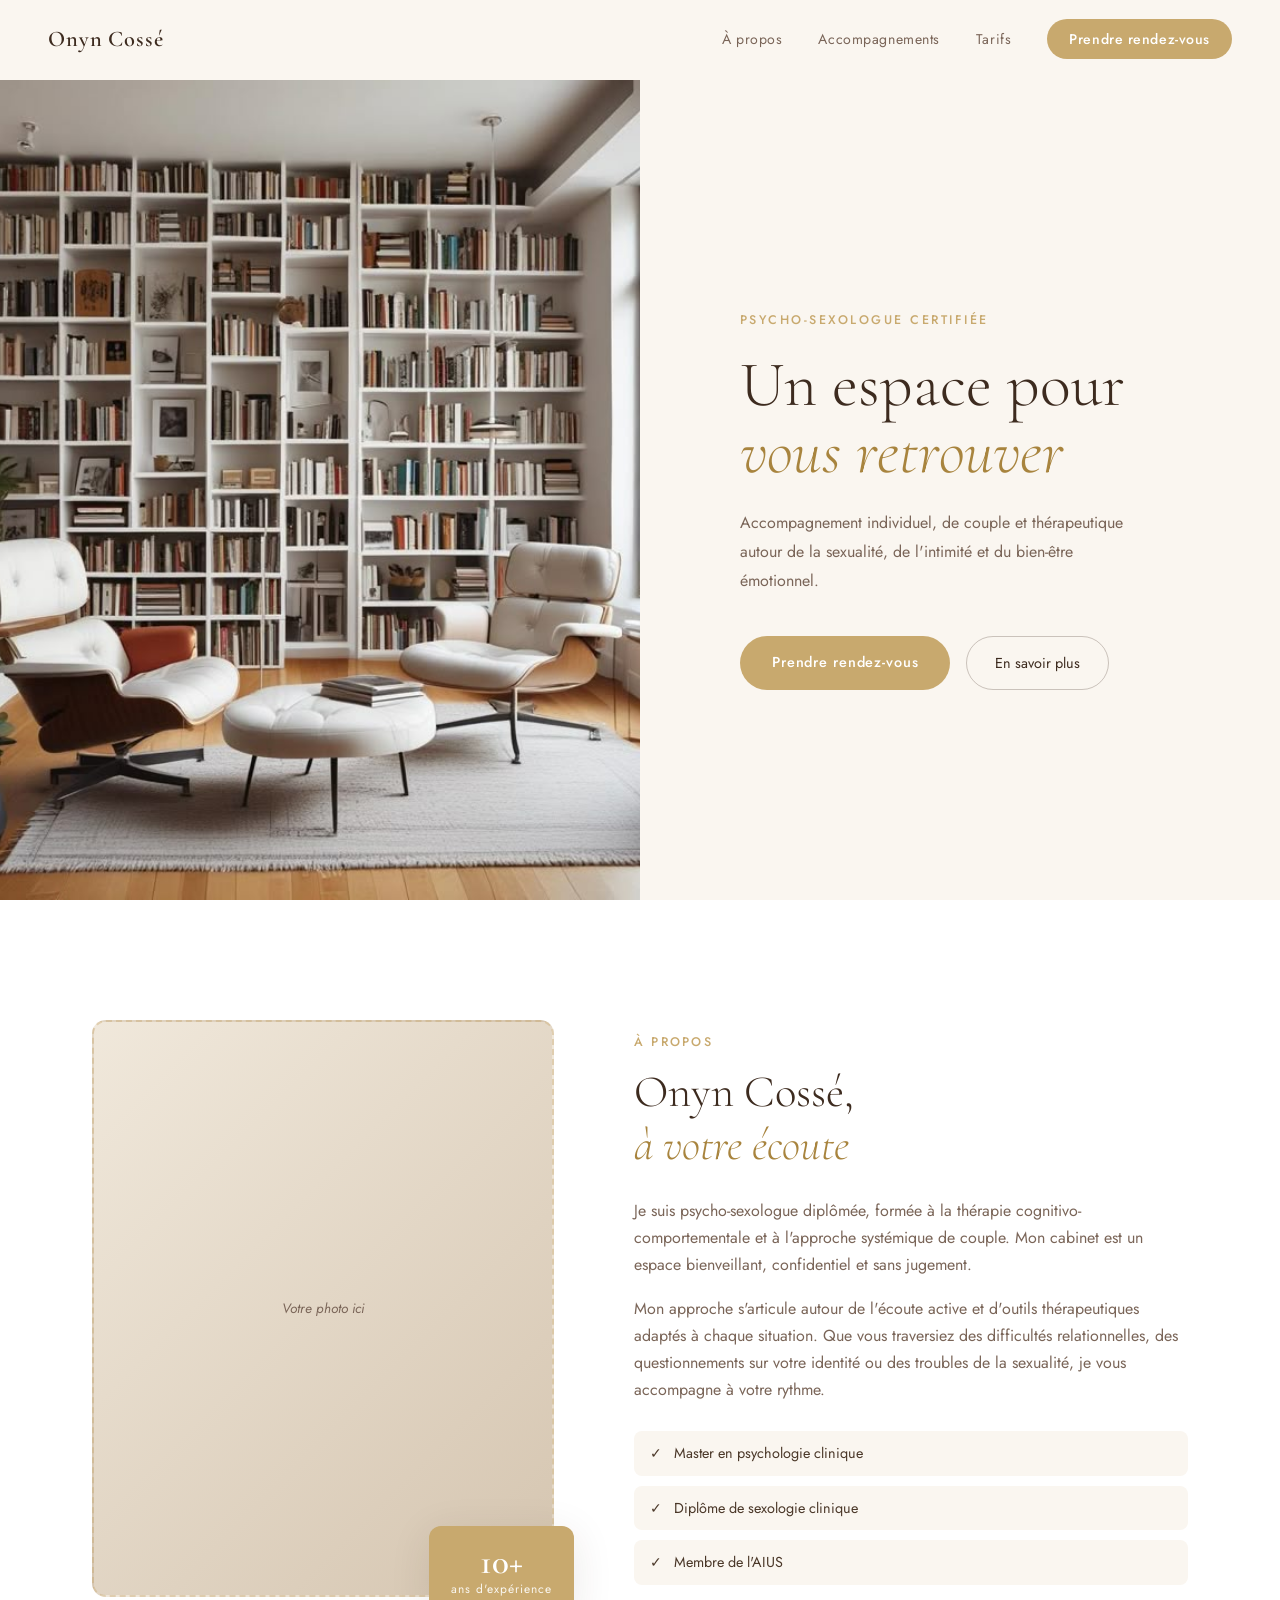
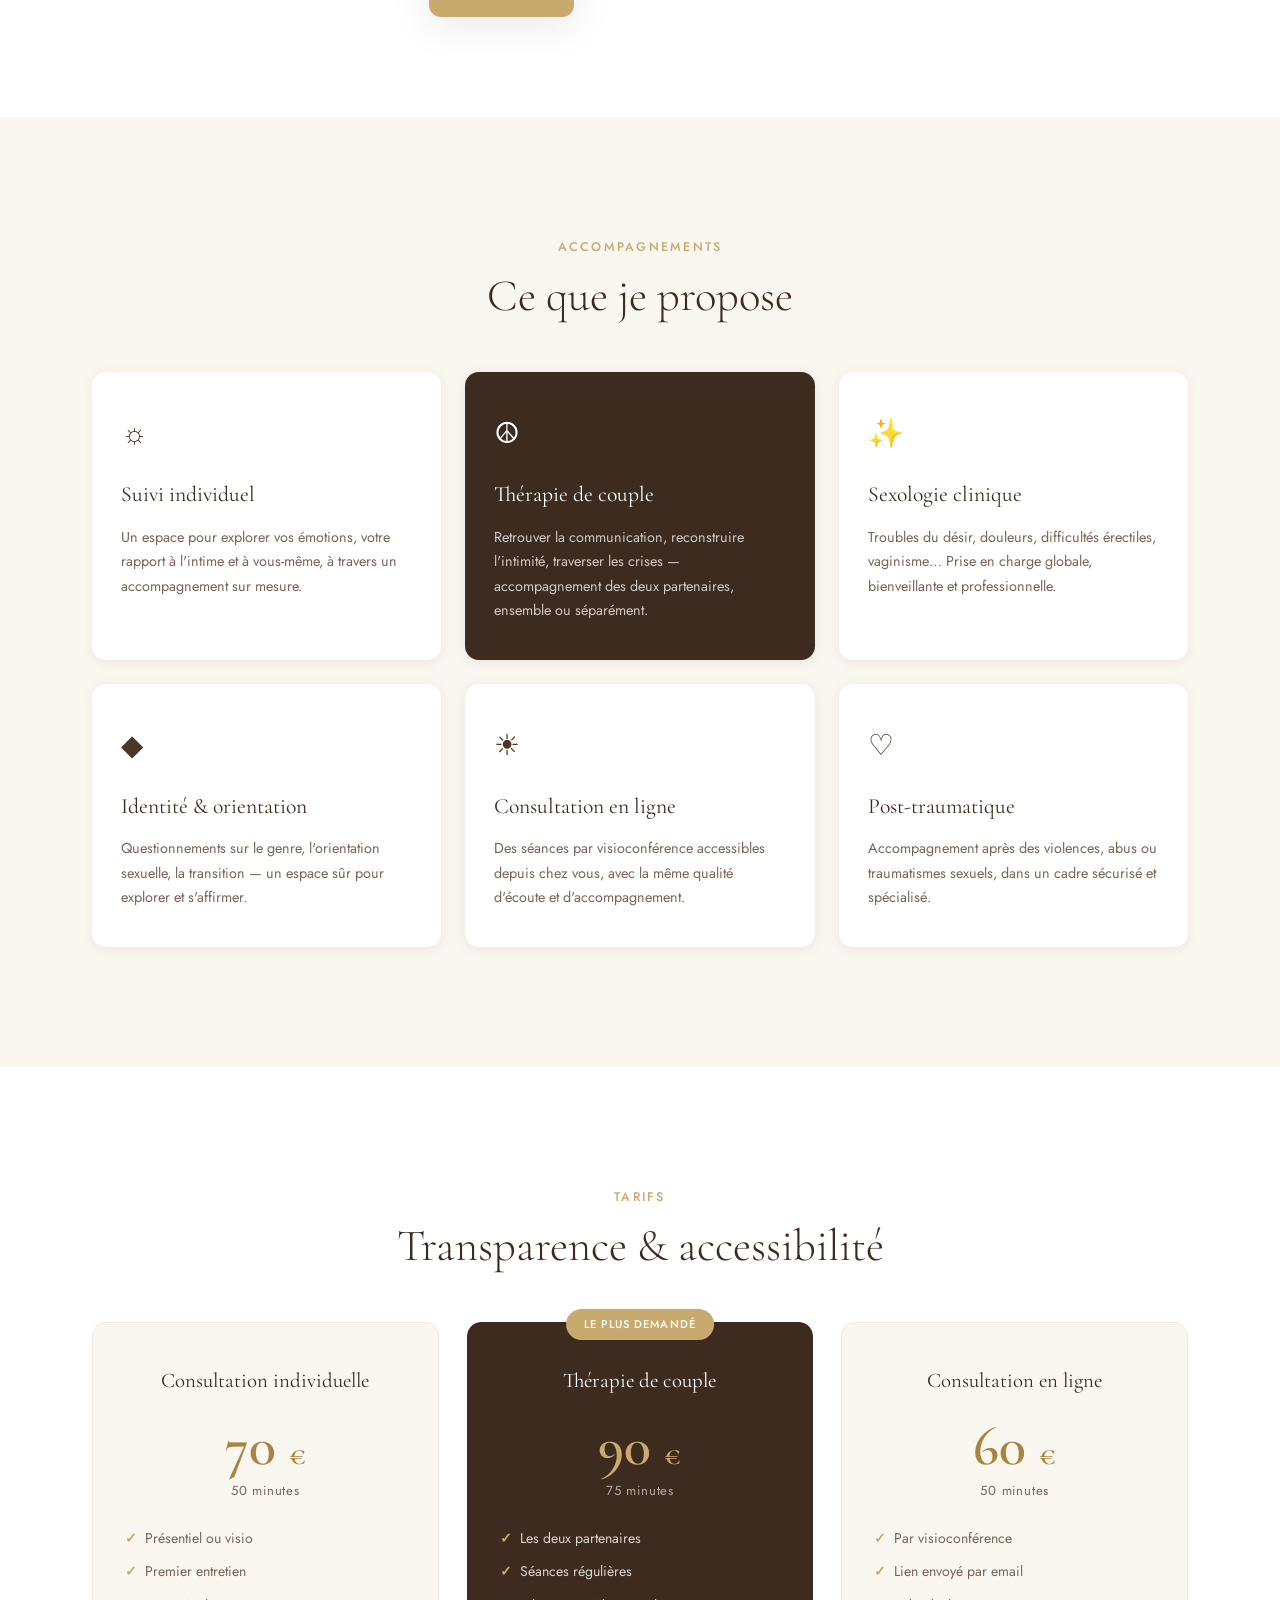
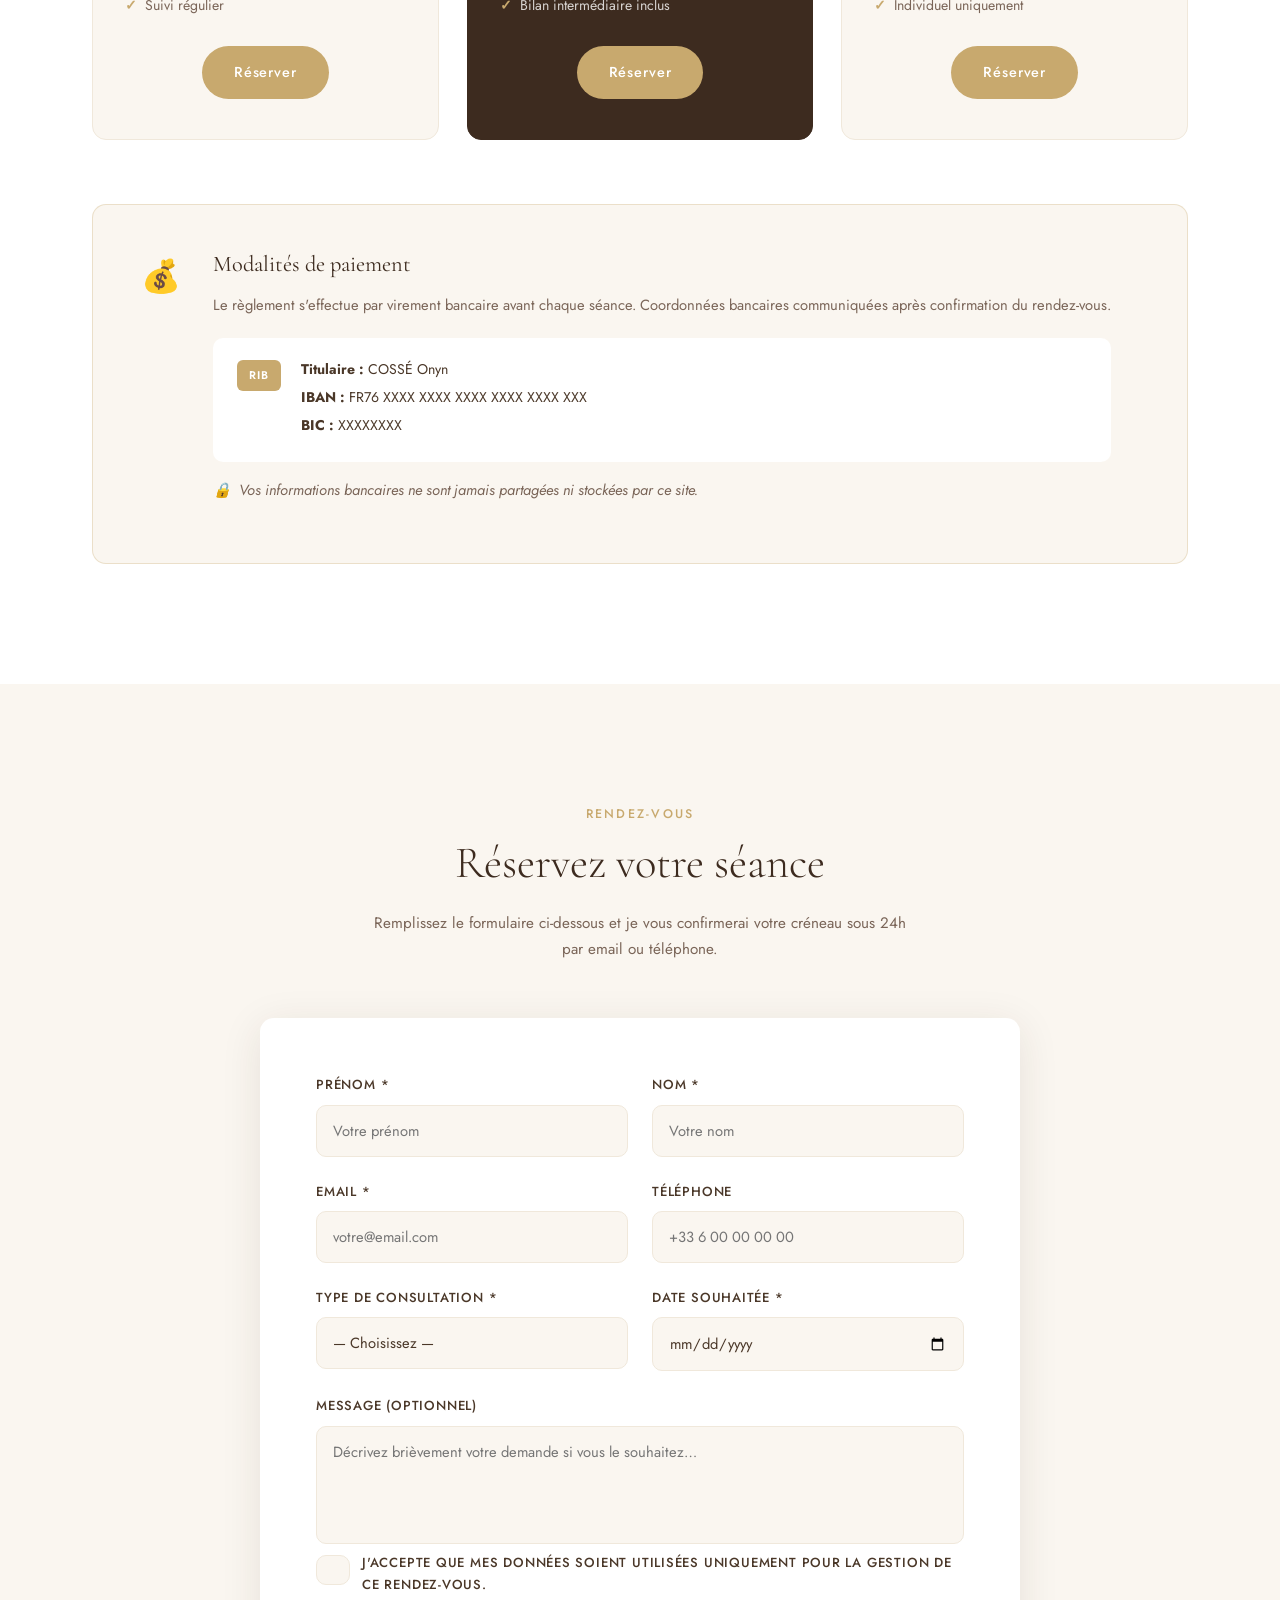
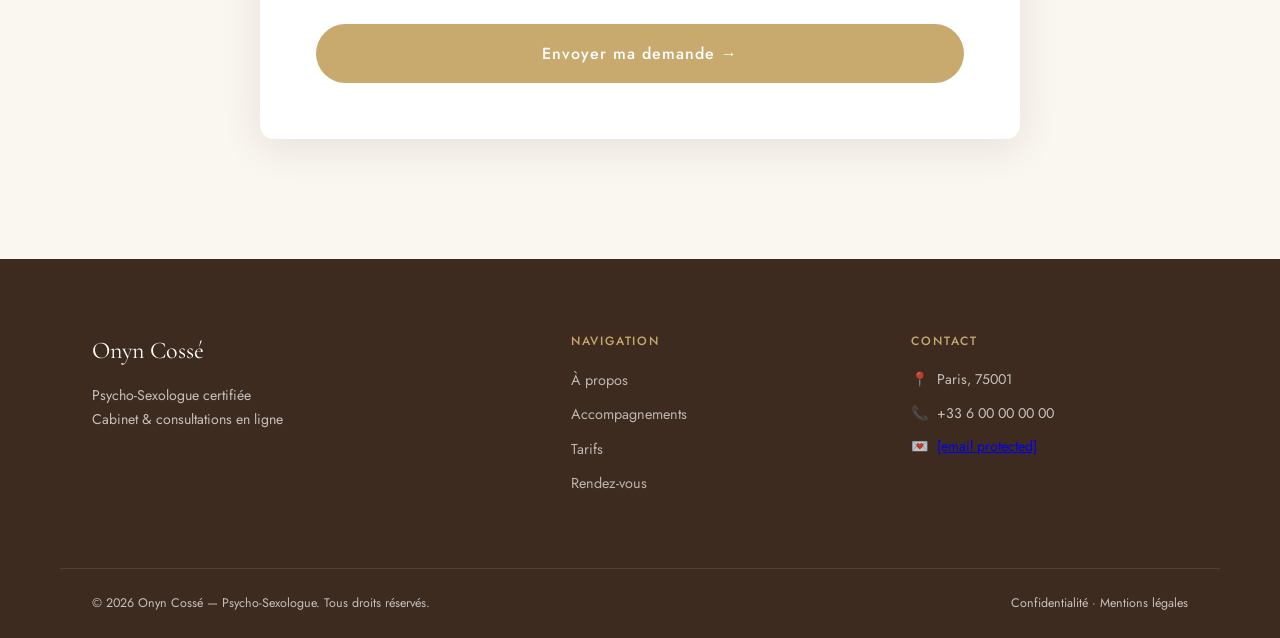
==== commit c00d48d0: "Update index.html" ====
--- a/index.html
+++ b/index.html
@@ -30,24 +30,32 @@
   </div>
 
   <!-- HERO -->
-  <section class="hero">
-    <!-- Remplacer "votre-photo.jpg" par le chemin de votre image -->
-    <div class="hero-img-bg" style="background-image: url('https://loan881.github.io/onyn-sexologue/cabinet2.jpeg');">
-      <div class="hero-img-placeholder">
-        <span class="placeholder-icon">🖼</span>
-        <span>Remplacer par votre image de consultation<br/><small>Renommez votre fichier "images.jpeg" et placez-le dans le même dossier</small></span>
-      </div>
-    </div>
-    <div class="hero-content">
-      <span class="hero-eyebrow">Psycho-Sexologue certifiée</span>
-      <h1 class="hero-title">Un espace pour<br /><em>vous retrouver</em></h1>
-      <p class="hero-sub">Accompagnement individuel, de couple et thérapeutique autour de la sexualité, de l'intimité et du bien-être émotionnel.</p>
-      <div class="hero-actions">
-        <a href="#rdv" class="btn-primary">Prendre rendez-vous</a>
-        <a href="#about" class="btn-secondary">En savoir plus</a>
-      </div>
-    </div>
-  </section>
+<section class="hero">
+
+  <div class="hero-img-bg" 
+       style="background-image: url('https://loan881.github.io/onyn-sexologue/cabinet2.jpeg');">
+  </div>
+
+  <div class="hero-content">
+    <span class="hero-eyebrow">Psycho-Sexologue certifiée</span>
+
+    <h1 class="hero-title">
+      Un espace pour<br />
+      <em>vous retrouver</em>
+    </h1>
+
+    <p class="hero-sub">
+      Accompagnement individuel, de couple et thérapeutique autour de la sexualité,
+      de l'intimité et du bien-être émotionnel.
+    </p>
+
+    <div class="hero-actions">
+      <a href="#rdv" class="btn-primary">Prendre rendez-vous</a>
+      <a href="#about" class="btn-secondary">En savoir plus</a>
+    </div>
+  </div>
+
+</section>
 
   <!-- À PROPOS -->
   <section class="about" id="about">
--- a/style.css
+++ b/style.css
@@ -190,7 +190,7 @@
 }
 
 /* Placeholder visible tant qu'il n'y a pas d'image */
-.hero-img-bg:not([style*="url('votre-photo.jpg')"]) .hero-img-placeholder,
+.hero-img-bg:not([style*="url('cabinet2.jpeg')"]) .hero-img-placeholder,
 .hero-img-placeholder {
   position: absolute;
   inset: 0;
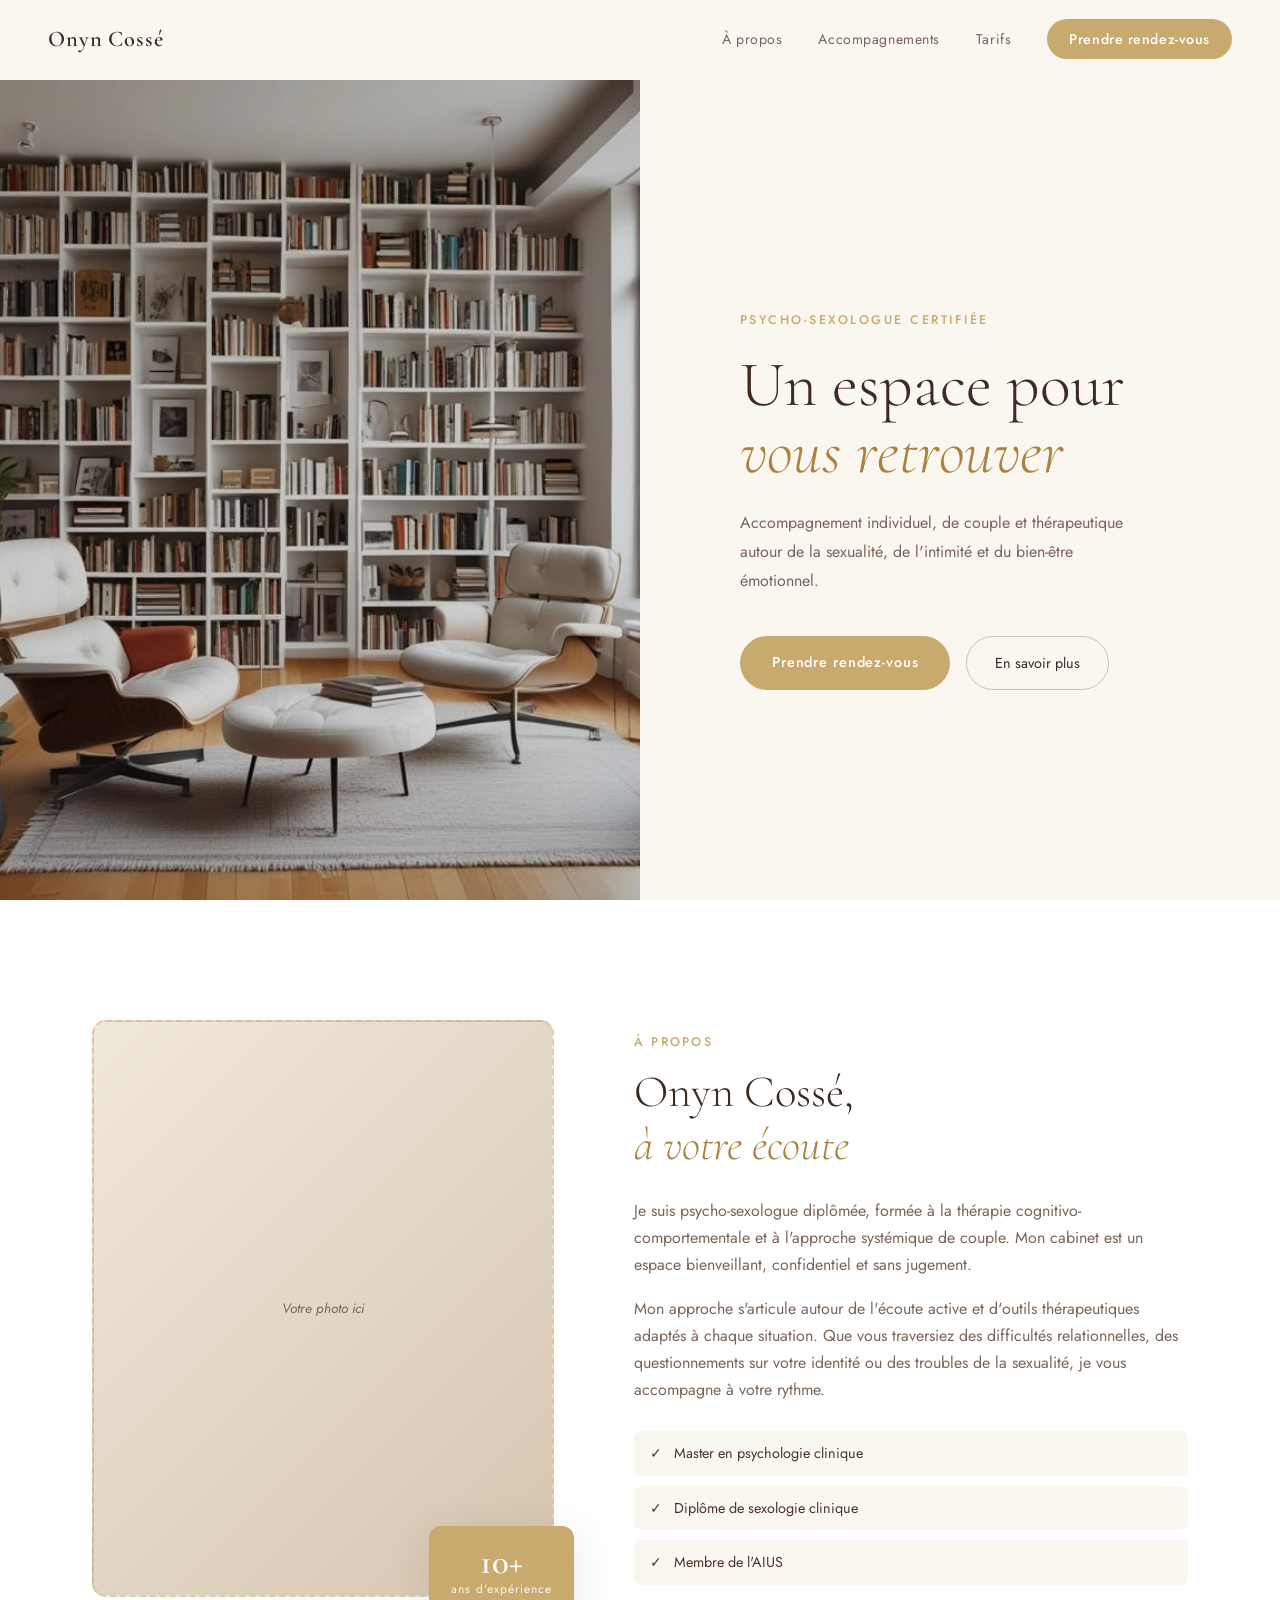
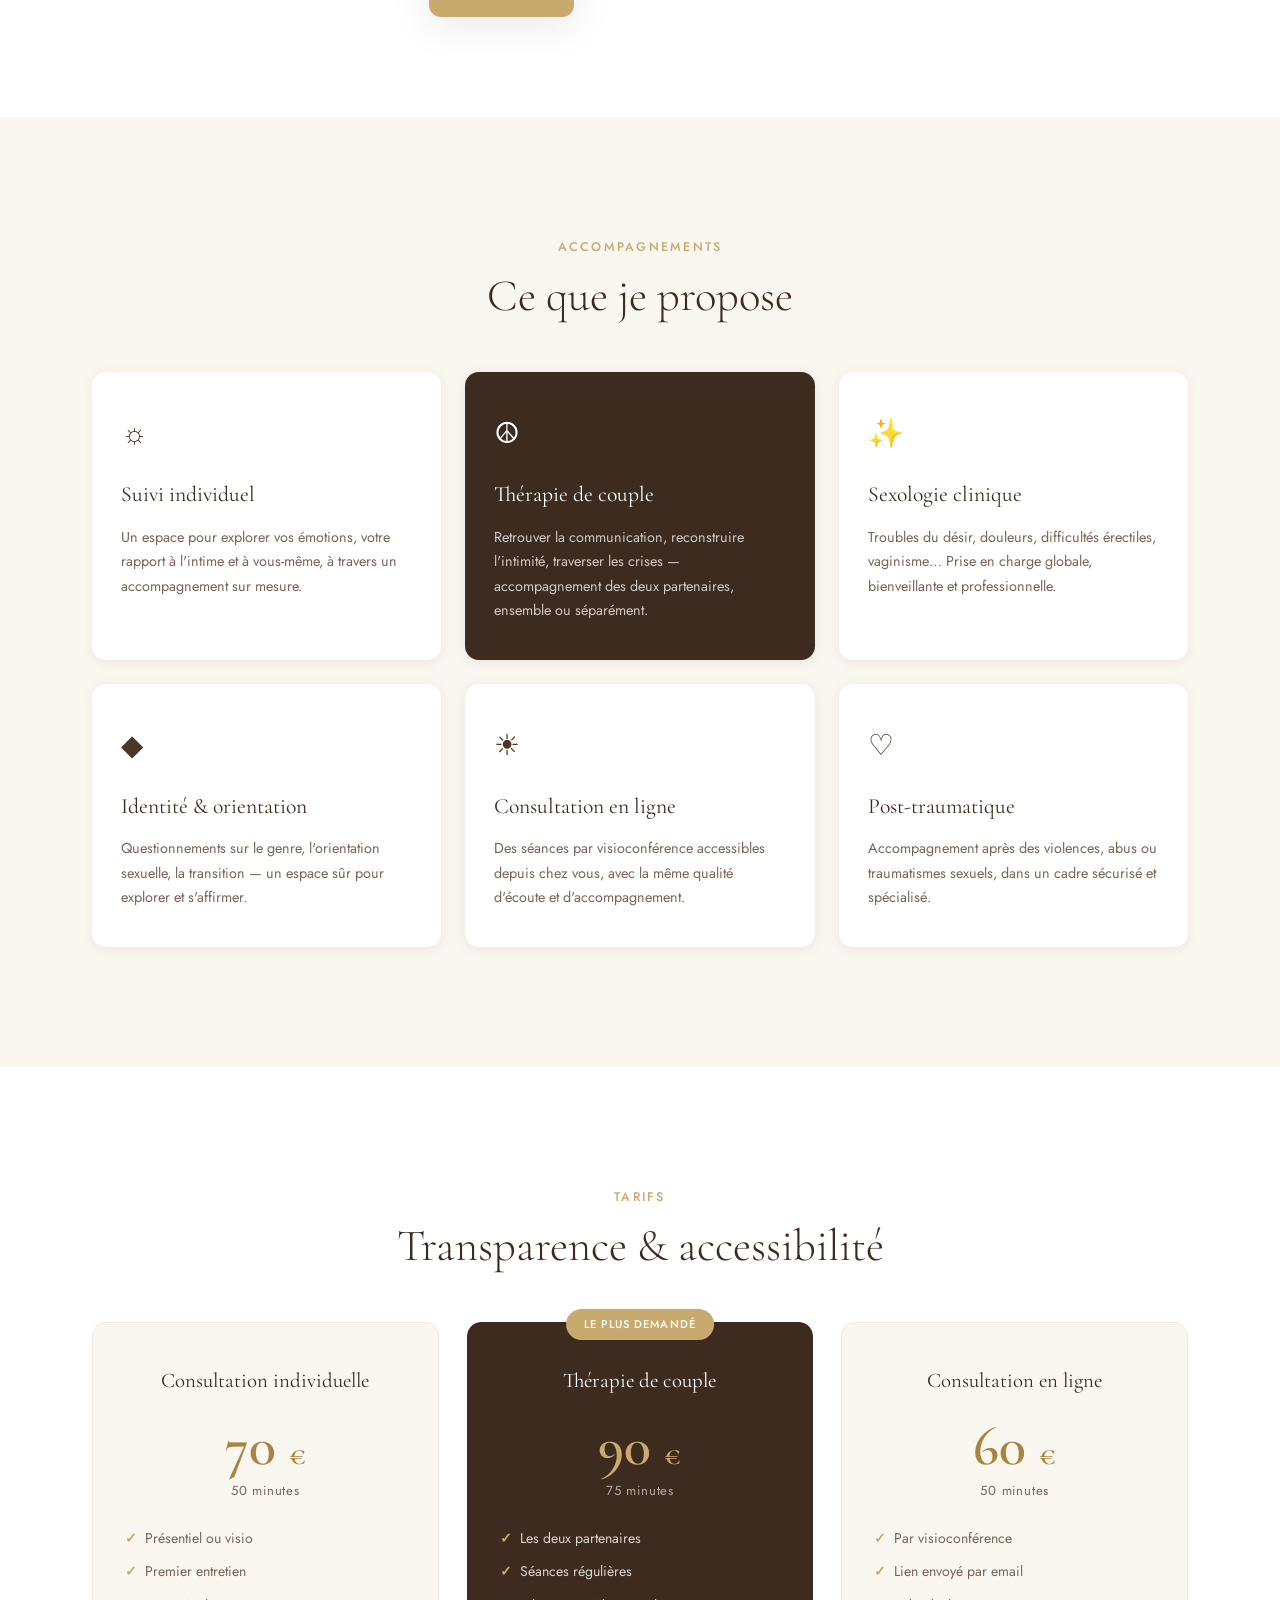
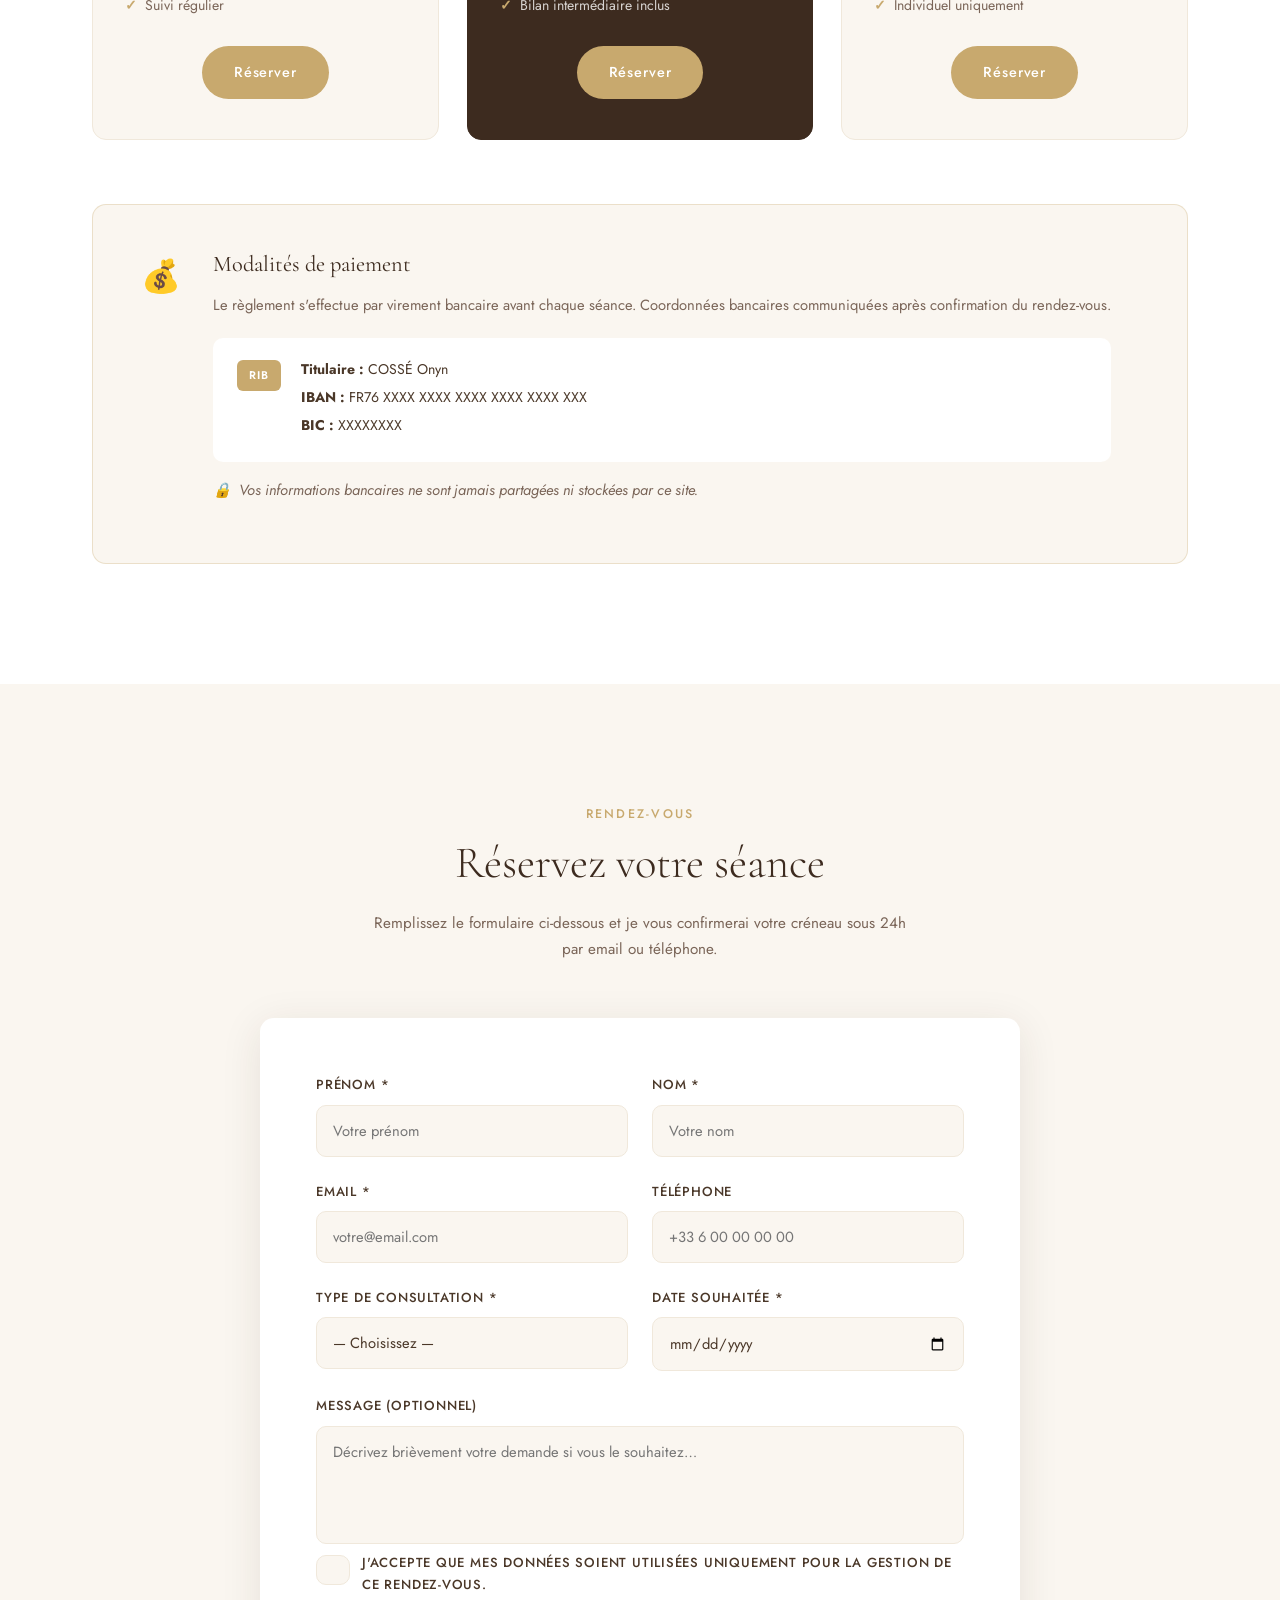
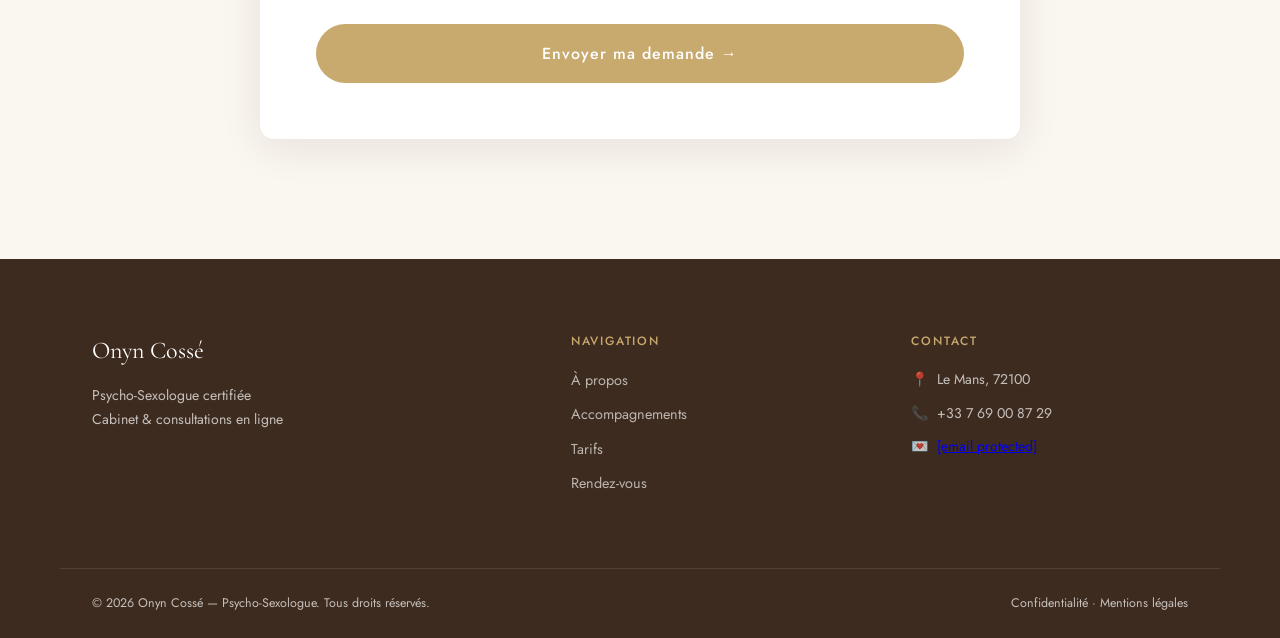
==== commit 6eb697d7: "Update index.html" ====
--- a/index.html
+++ b/index.html
@@ -229,9 +229,9 @@
             <label for="type">Type de consultation *</label>
             <select id="type" required>
               <option value="">— Choisissez —</option>
-              <option value="individuel">Consultation individuelle (70€)</option>
-              <option value="couple">Thérapie de couple (90€)</option>
-              <option value="enligne">Consultation en ligne (60€)</option>
+              <option value="individuel">Consultation individuelle (60€)</option>
+              <option value="couple">Thérapie de couple (75€)</option>
+              <option value="enligne">Consultation en ligne (55€)</option>
             </select>
           </div>
           <div class="form-group">
@@ -277,8 +277,8 @@
       </div>
       <div class="footer-contact">
         <h4>Contact</h4>
-        <p>&#128205; &nbsp;Paris, 75001</p>
-        <p>&#128222; &nbsp;+33 6 00 00 00 00</p>
+        <p>&#128205; &nbsp;Le Mans, 72100</p>
+        <p>&#128222; &nbsp;+33 7 69 00 87 29</p>
         <p>&#128140; &nbsp;<a href="/cdn-cgi/l/email-protection" class="__cf_email__" data-cfemail="6d0e0203190c0e192d1e021d050408000c1f190403430b1f">[email&#160;protected]</a></p>
       </div>
     </div>
--- a/style.css
+++ b/style.css
@@ -180,7 +180,7 @@
   padding-top: 80px;
 }
 
-/* Côté image (droite) */
+/* IMAGE (droite) */
 .hero-img-bg {
   position: relative;
   background-size: cover;
@@ -189,8 +189,15 @@
   min-height: 100%;
 }
 
-/* Placeholder visible tant qu'il n'y a pas d'image */
-.hero-img-bg:not([style*="url('cabinet2.jpeg')"]) .hero-img-placeholder,
+/* Overlay léger (optionnel mais pro) */
+.hero-img-bg::after {
+  content: "";
+  position: absolute;
+  inset: 0;
+  background: rgba(0, 0, 0, 0.15);
+}
+
+/* PLACEHOLDER (visible uniquement si pas d'image inline) */
 .hero-img-placeholder {
   position: absolute;
   inset: 0;
@@ -207,14 +214,18 @@
   padding: 32px;
   border-left: 2px dashed rgba(200,169,110,.4);
 }
-.placeholder-icon { font-size: 2.5rem; }
-
-/* Quand une vraie image est chargée, masquer le placeholder */
-.hero-img-bg[style*="url('votre-photo.jpg')"] .hero-img-placeholder {
+
+.placeholder-icon {
+  font-size: 2.5rem;
+}
+
+/* ✅ CORRECTION PRINCIPALE */
+/* Cache le placeholder dès qu'une image est définie */
+.hero-img-bg[style*="background-image"] .hero-img-placeholder {
   display: none;
 }
 
-/* Côté texte (gauche) */
+/* TEXTE (gauche) */
 .hero-content {
   position: relative;
   z-index: 2;
@@ -226,10 +237,12 @@
   animation: fadeUp .9s ease both;
 }
 
+/* ANIMATION */
 @keyframes fadeUp {
   from { opacity: 0; transform: translateY(30px); }
   to   { opacity: 1; transform: translateY(0); }
 }
+
 .hero-eyebrow {
   display: block;
   font-size: .78rem;
@@ -240,6 +253,7 @@
   margin-bottom: 20px;
   animation: fadeUp .9s .1s ease both;
 }
+
 .hero-title {
   font-family: var(--font-disp);
   font-size: clamp(2.8rem, 5vw, 5rem);
@@ -249,7 +263,12 @@
   margin-bottom: 24px;
   animation: fadeUp .9s .2s ease both;
 }
-.hero-title em { font-style: italic; color: var(--gold-dk); }
+
+.hero-title em {
+  font-style: italic;
+  color: var(--gold-dk);
+}
+
 .hero-sub {
   font-size: 1rem;
   color: var(--text-lt);
@@ -258,13 +277,13 @@
   line-height: 1.8;
   animation: fadeUp .9s .35s ease both;
 }
+
 .hero-actions {
   display: flex;
   gap: 16px;
   flex-wrap: wrap;
   animation: fadeUp .9s .45s ease both;
 }
-
 /* =============================================
    ABOUT
    ============================================= */
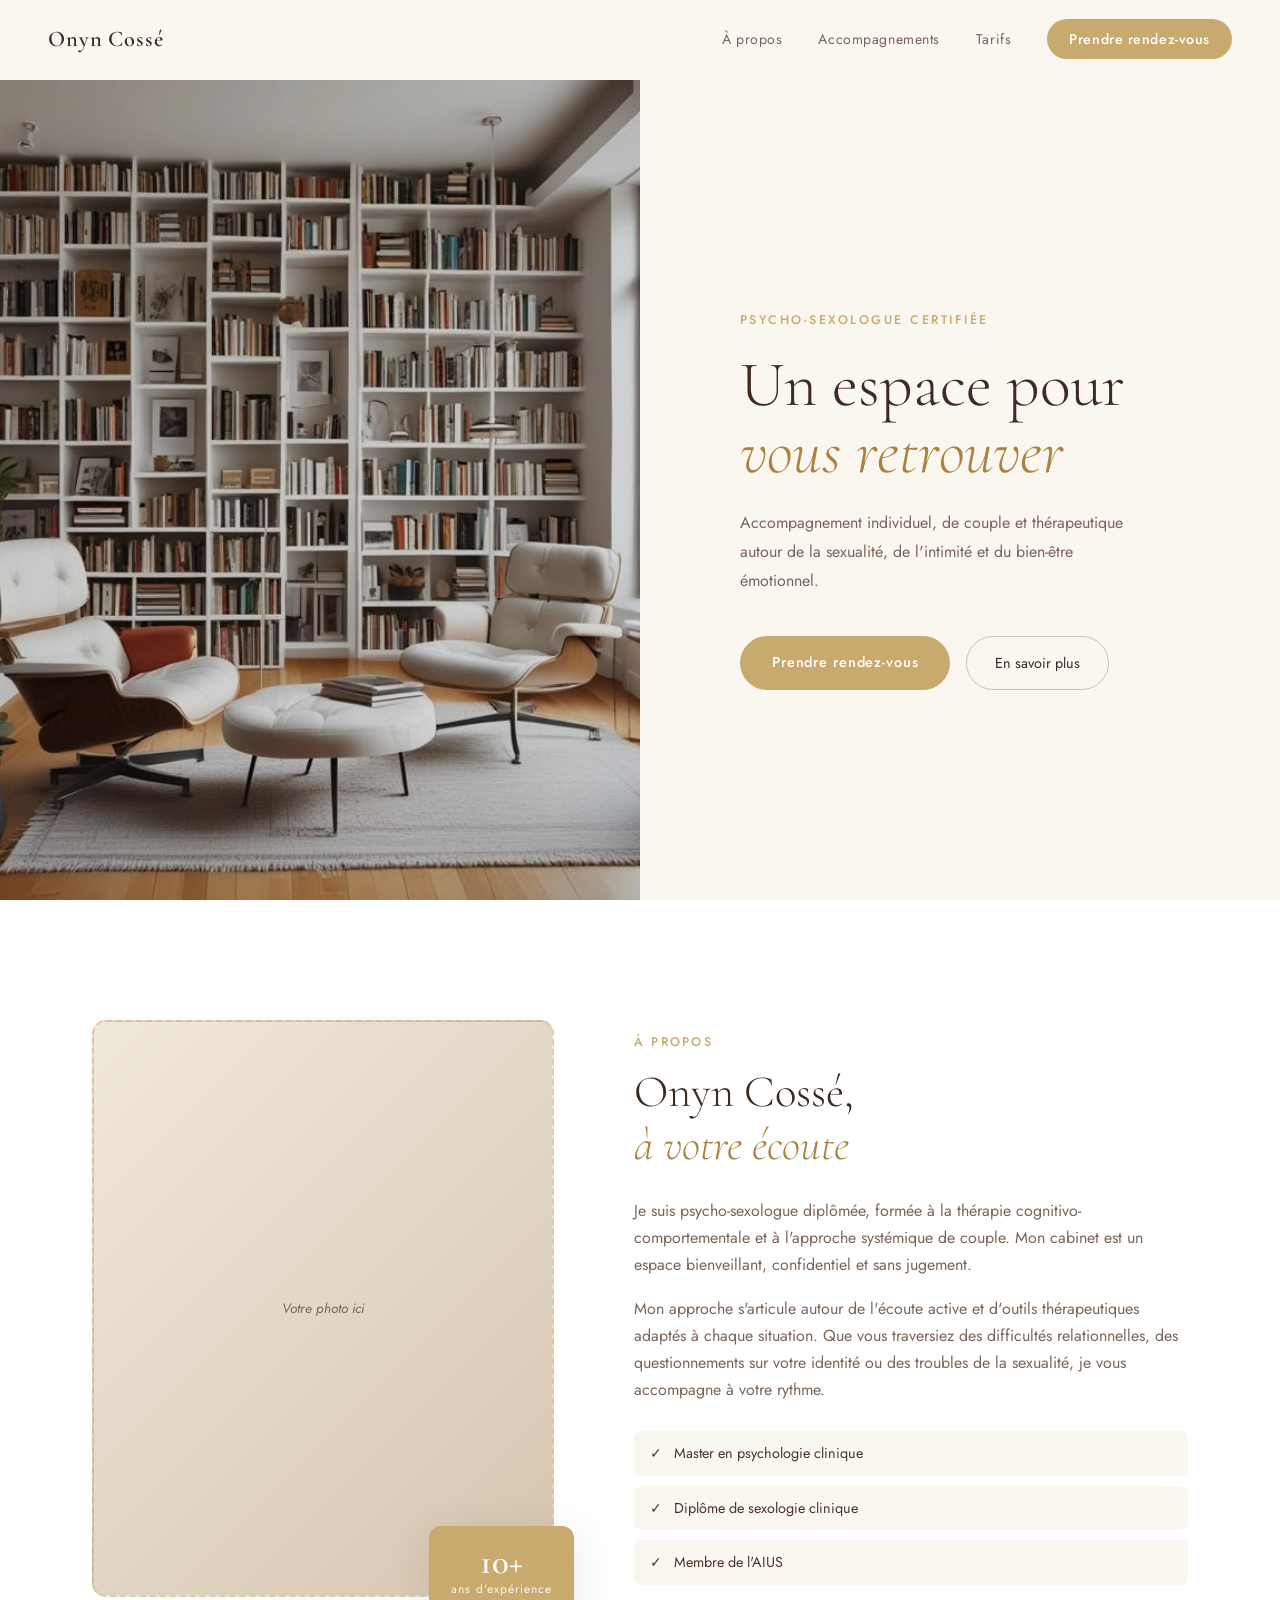
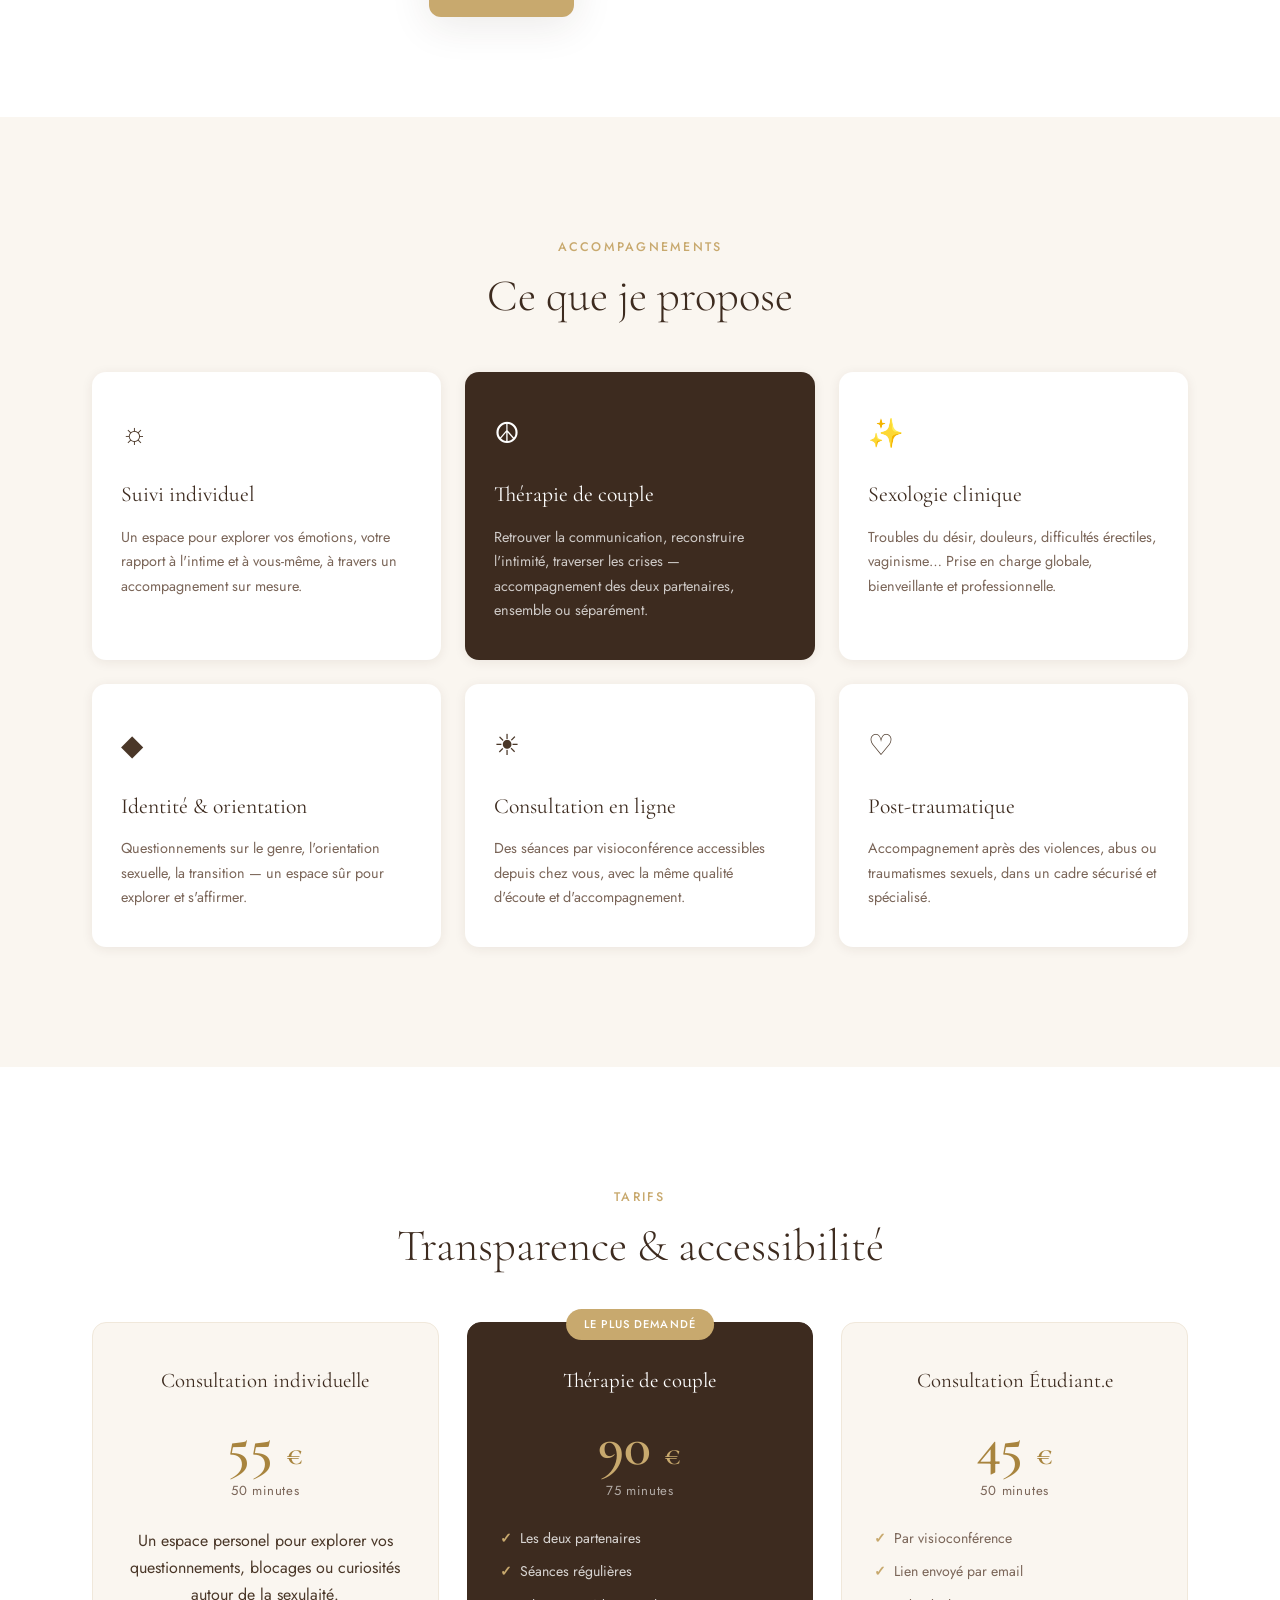
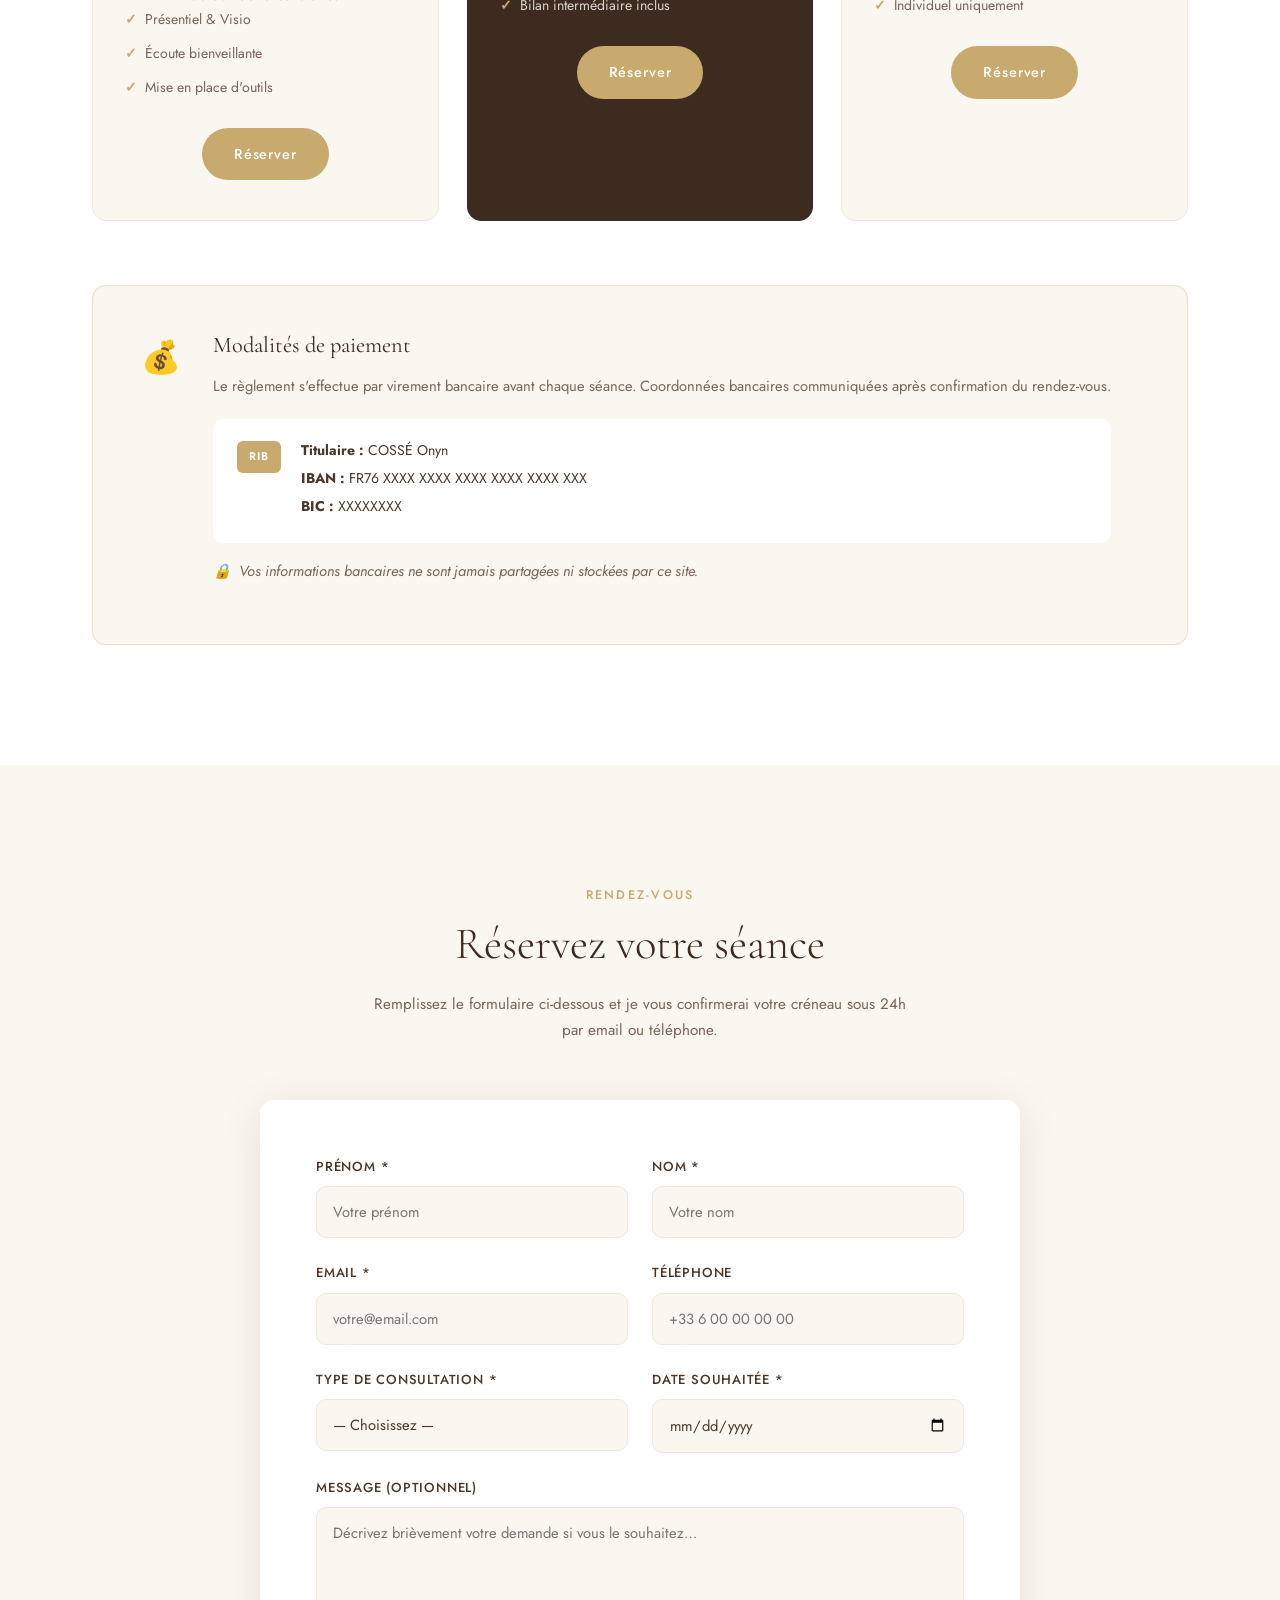
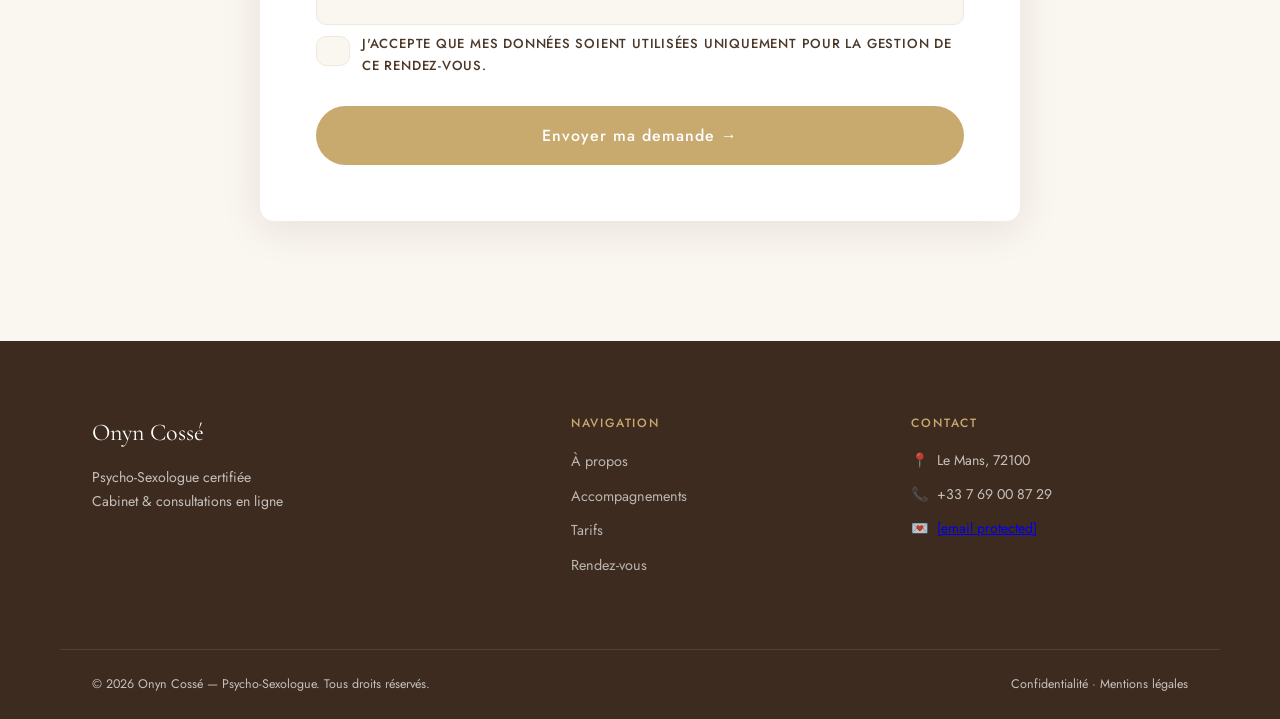
==== commit c659a08a: "Update index.html" ====
--- a/index.html
+++ b/index.html
@@ -139,12 +139,13 @@
 
         <div class="tarif-card">
           <h3>Consultation individuelle</h3>
-          <div class="tarif-price">70 <span>€</span></div>
+          <div class="tarif-price">55 <span>€</span></div>
           <div class="tarif-duree">50 minutes</div>
+          <p>Un espace personel pour explorer vos questionnements, blocages ou curiosités autour de la sexulaité.</p>
           <ul>
-            <li>Présentiel ou visio</li>
-            <li>Premier entretien</li>
-            <li>Suivi régulier</li>
+            <li>Présentiel & Visio</li>
+            <li>Écoute bienveillante</li>
+            <li>Mise en place d'outils</li>
           </ul>
           <a href="#rdv" class="btn-primary">Réserver</a>
         </div>
@@ -163,8 +164,8 @@
         </div>
 
         <div class="tarif-card">
-          <h3>Consultation en ligne</h3>
-          <div class="tarif-price">60 <span>€</span></div>
+          <h3>Consultation Étudiant.e</h3>
+          <div class="tarif-price">45 <span>€</span></div>
           <div class="tarif-duree">50 minutes</div>
           <ul>
             <li>Par visioconférence</li>
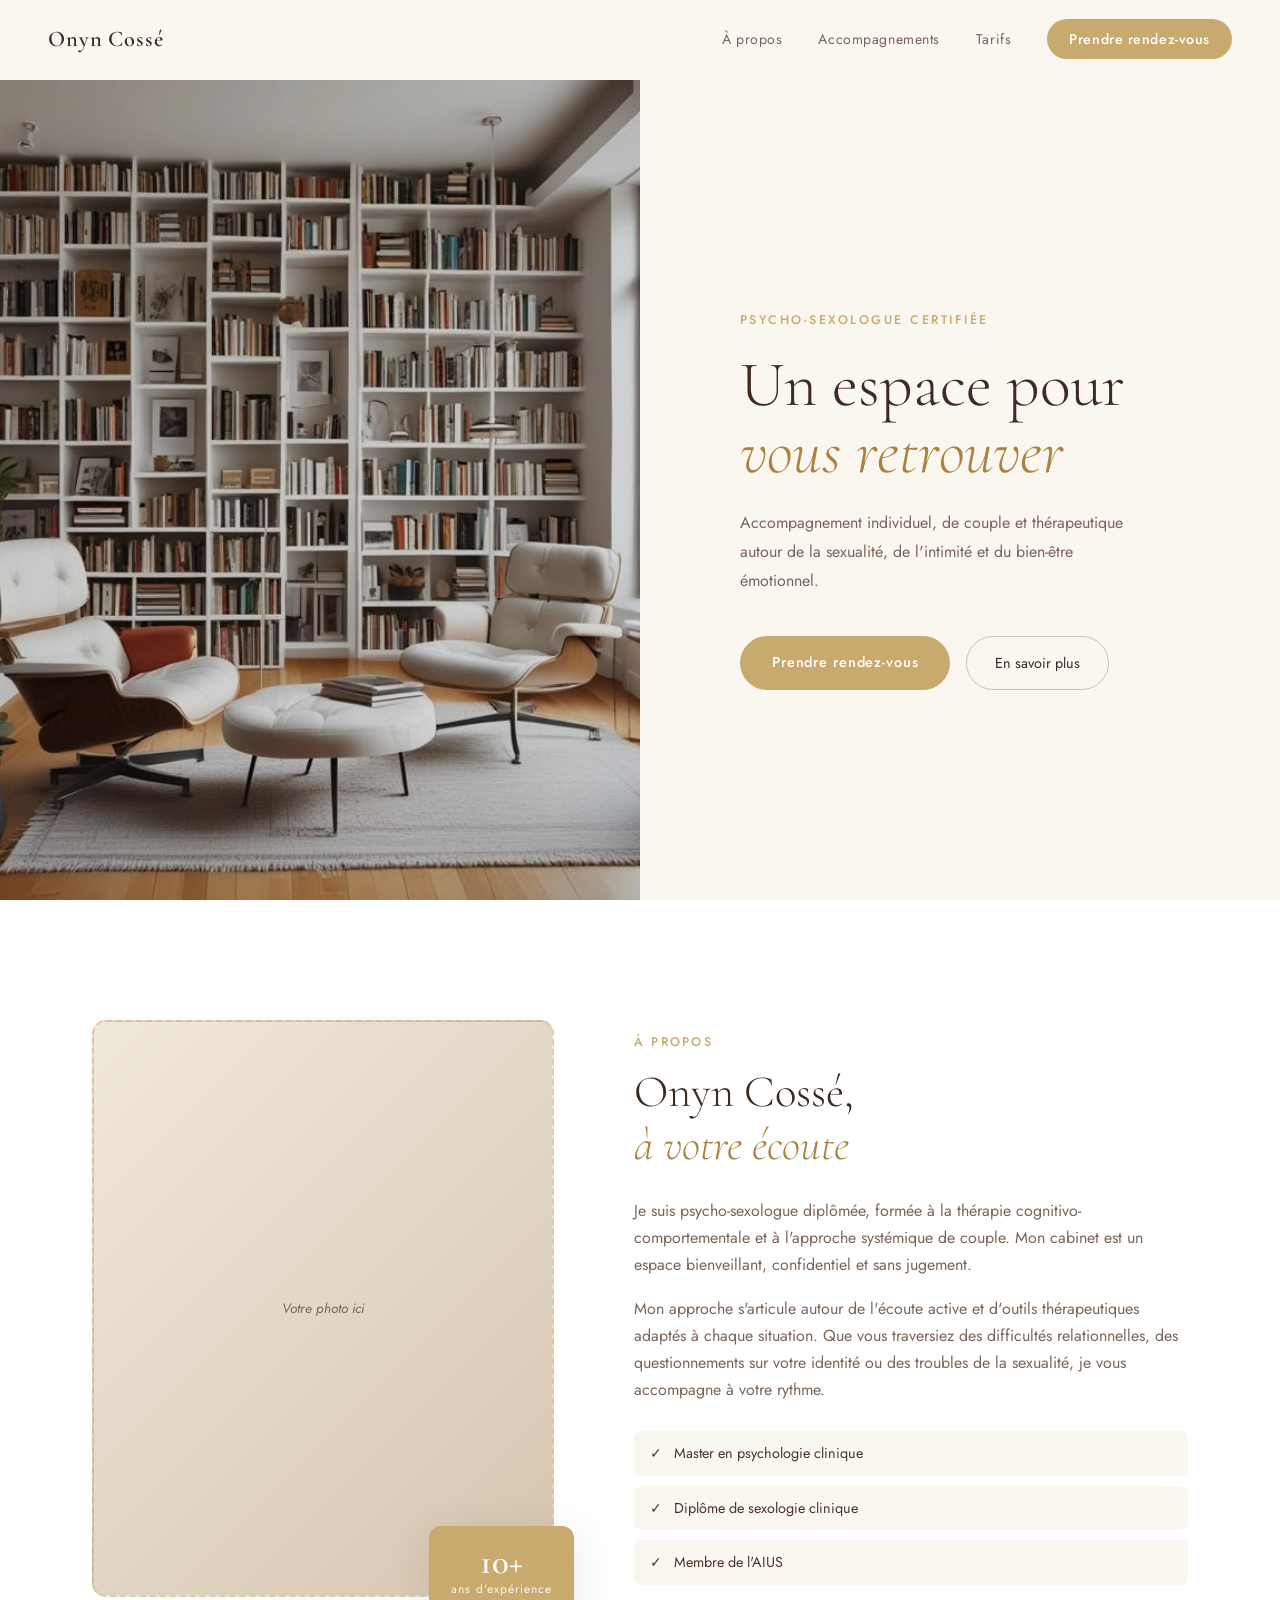
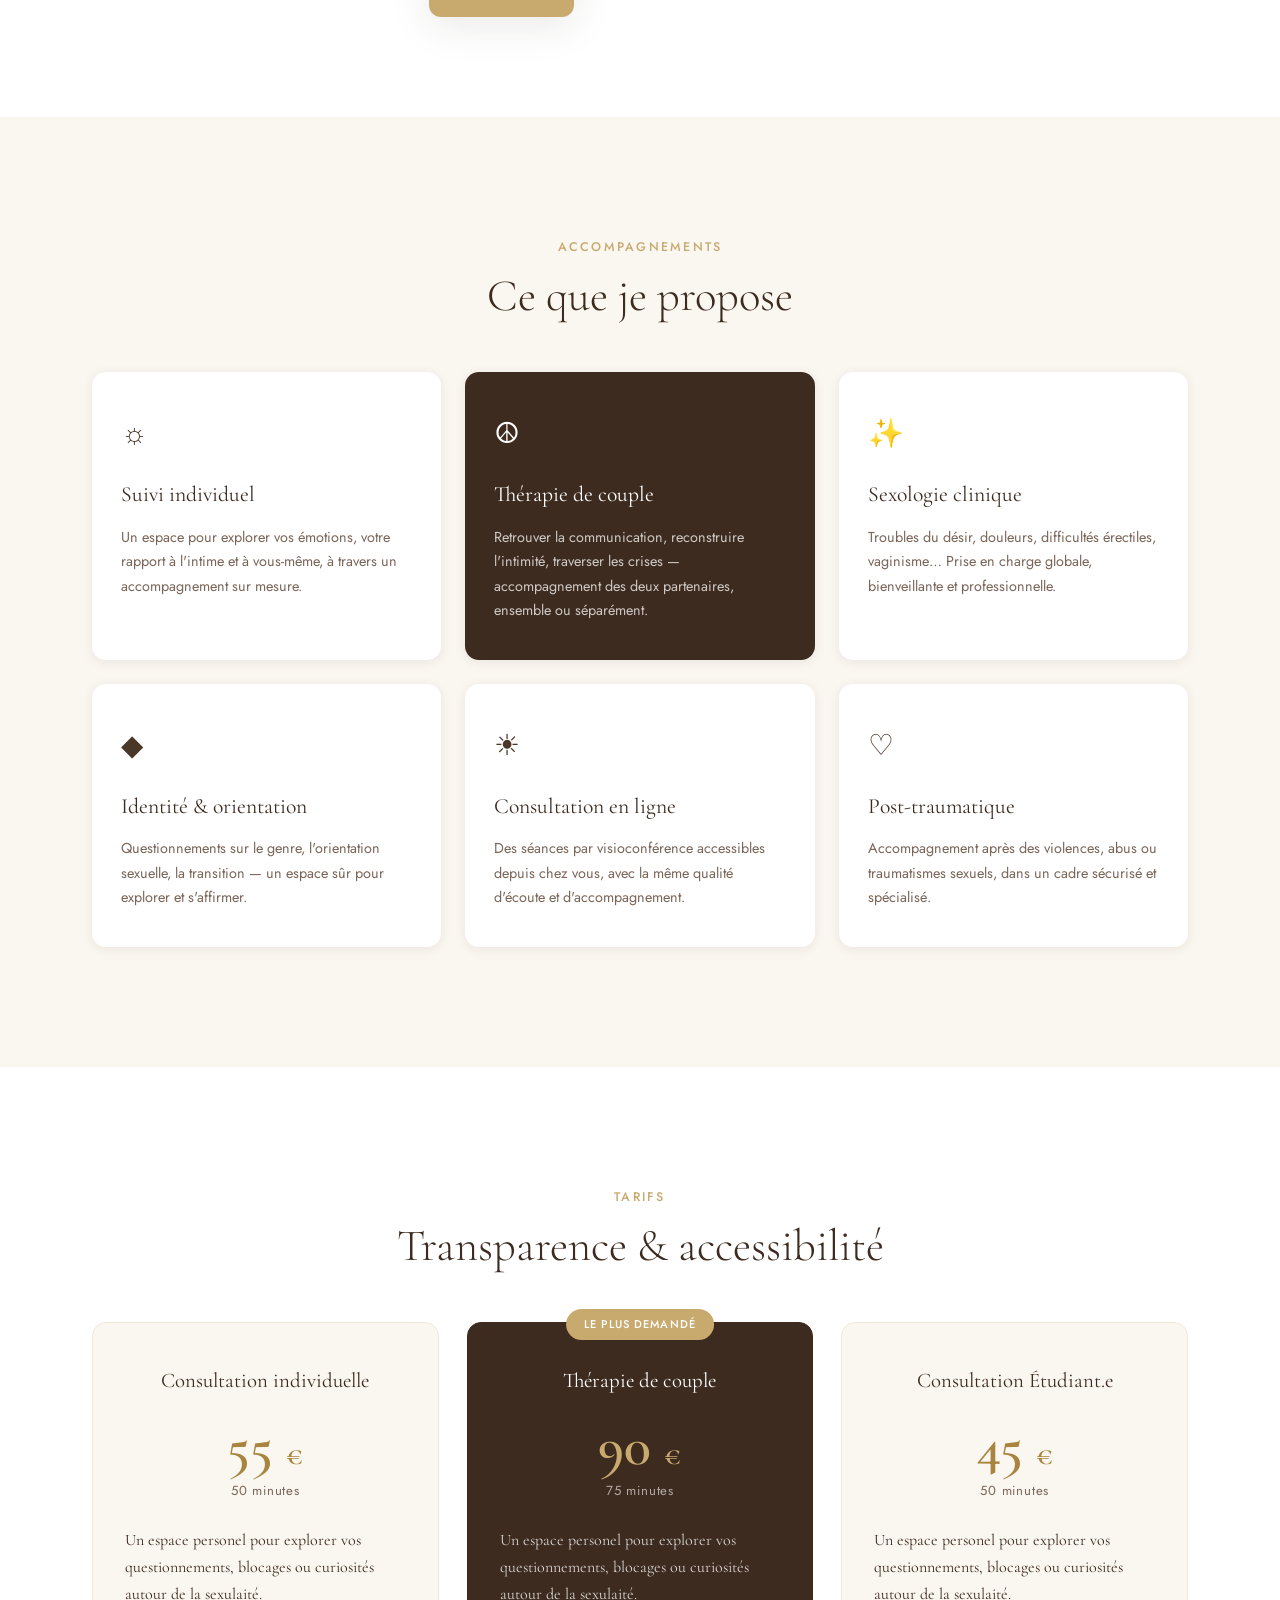
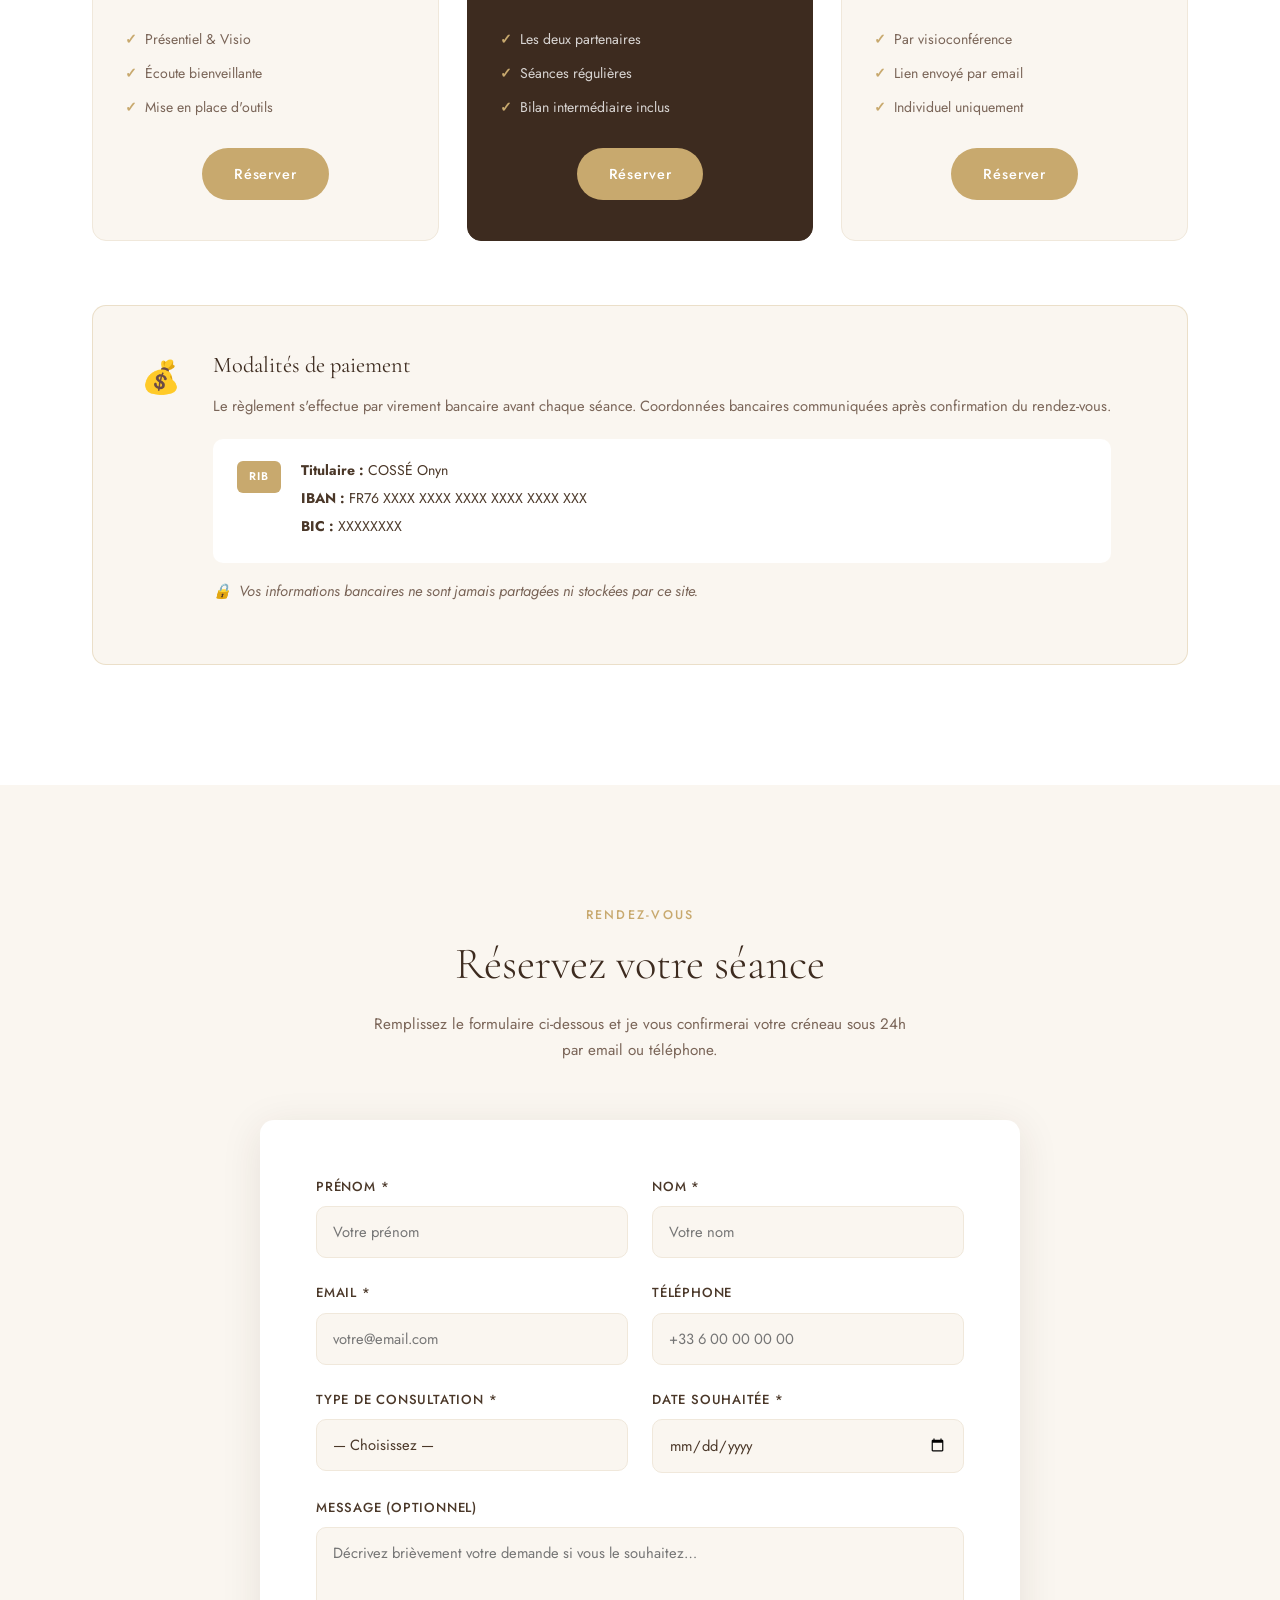
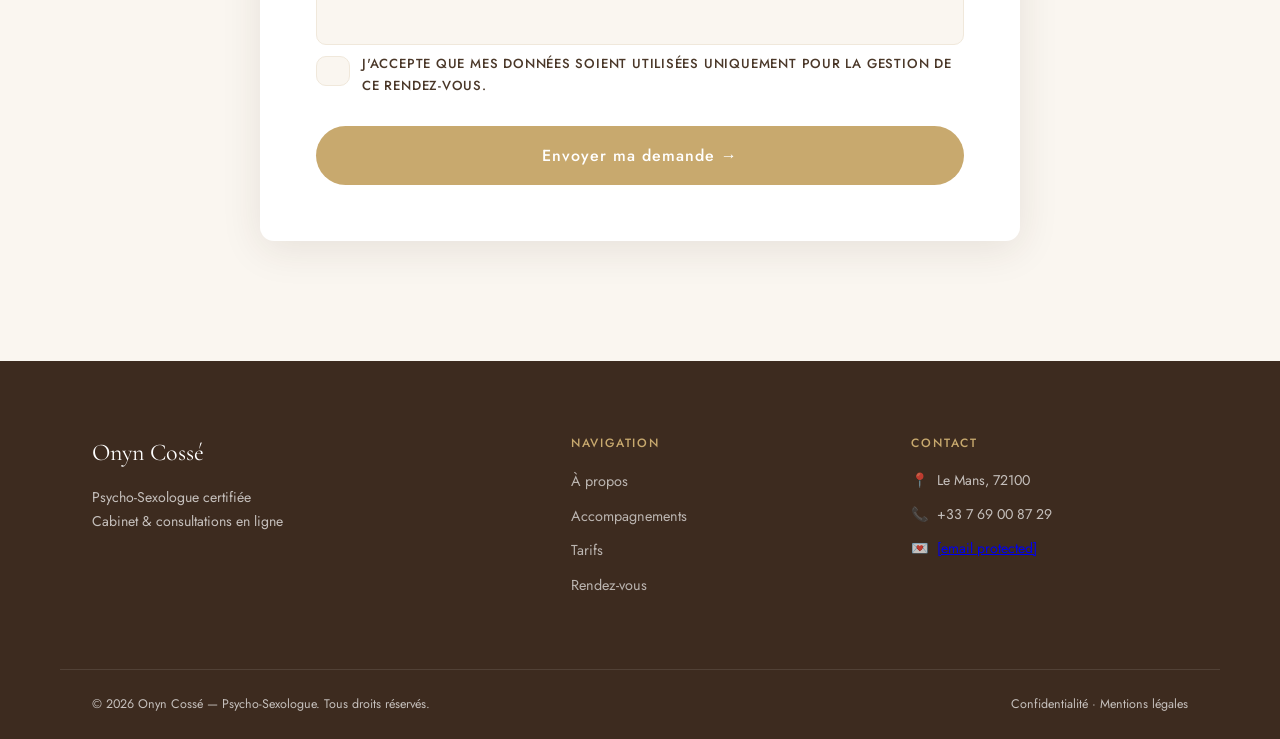
==== commit 2fe0ac3e: "Update index.html" ====
--- a/index.html
+++ b/index.html
@@ -155,6 +155,7 @@
           <h3>Thérapie de couple</h3>
           <div class="tarif-price">90 <span>€</span></div>
           <div class="tarif-duree">75 minutes</div>
+          <p>Un espace personel pour explorer vos questionnements, blocages ou curiosités autour de la sexulaité.</p>
           <ul>
             <li>Les deux partenaires</li>
             <li>Séances régulières</li>
@@ -167,6 +168,7 @@
           <h3>Consultation Étudiant.e</h3>
           <div class="tarif-price">45 <span>€</span></div>
           <div class="tarif-duree">50 minutes</div>
+          <p>Un espace personel pour explorer vos questionnements, blocages ou curiosités autour de la sexulaité.</p>
           <ul>
             <li>Par visioconférence</li>
             <li>Lien envoyé par email</li>
--- a/style.css
+++ b/style.css
@@ -426,6 +426,7 @@
 }
 .tarif-card.featured h3 { color: var(--white); }
 .tarif-card.featured .tarif-duree { color: rgba(255,255,255,.6); }
+.tarif-card.featured p { color: rgba(255,255,255,.8); }
 .tarif-card.featured ul li { color: rgba(255,255,255,.8); }
 .tarif-card.featured ul li::before { color: var(--gold); }
 .tarif-badge {
@@ -468,6 +469,16 @@
   flex-direction: column;
   gap: 10px;
 }
+.tarif-card p {
+  font-family: var(--font-disp);
+  font-size: 1rem;
+  font-weight: 400;
+  color: var(--brown);
+  margin-bottom: 20px;
+  text-align: left;
+   
+}   
+
 .tarif-card ul li {
   font-size: .88rem;
   color: var(--text-lt);
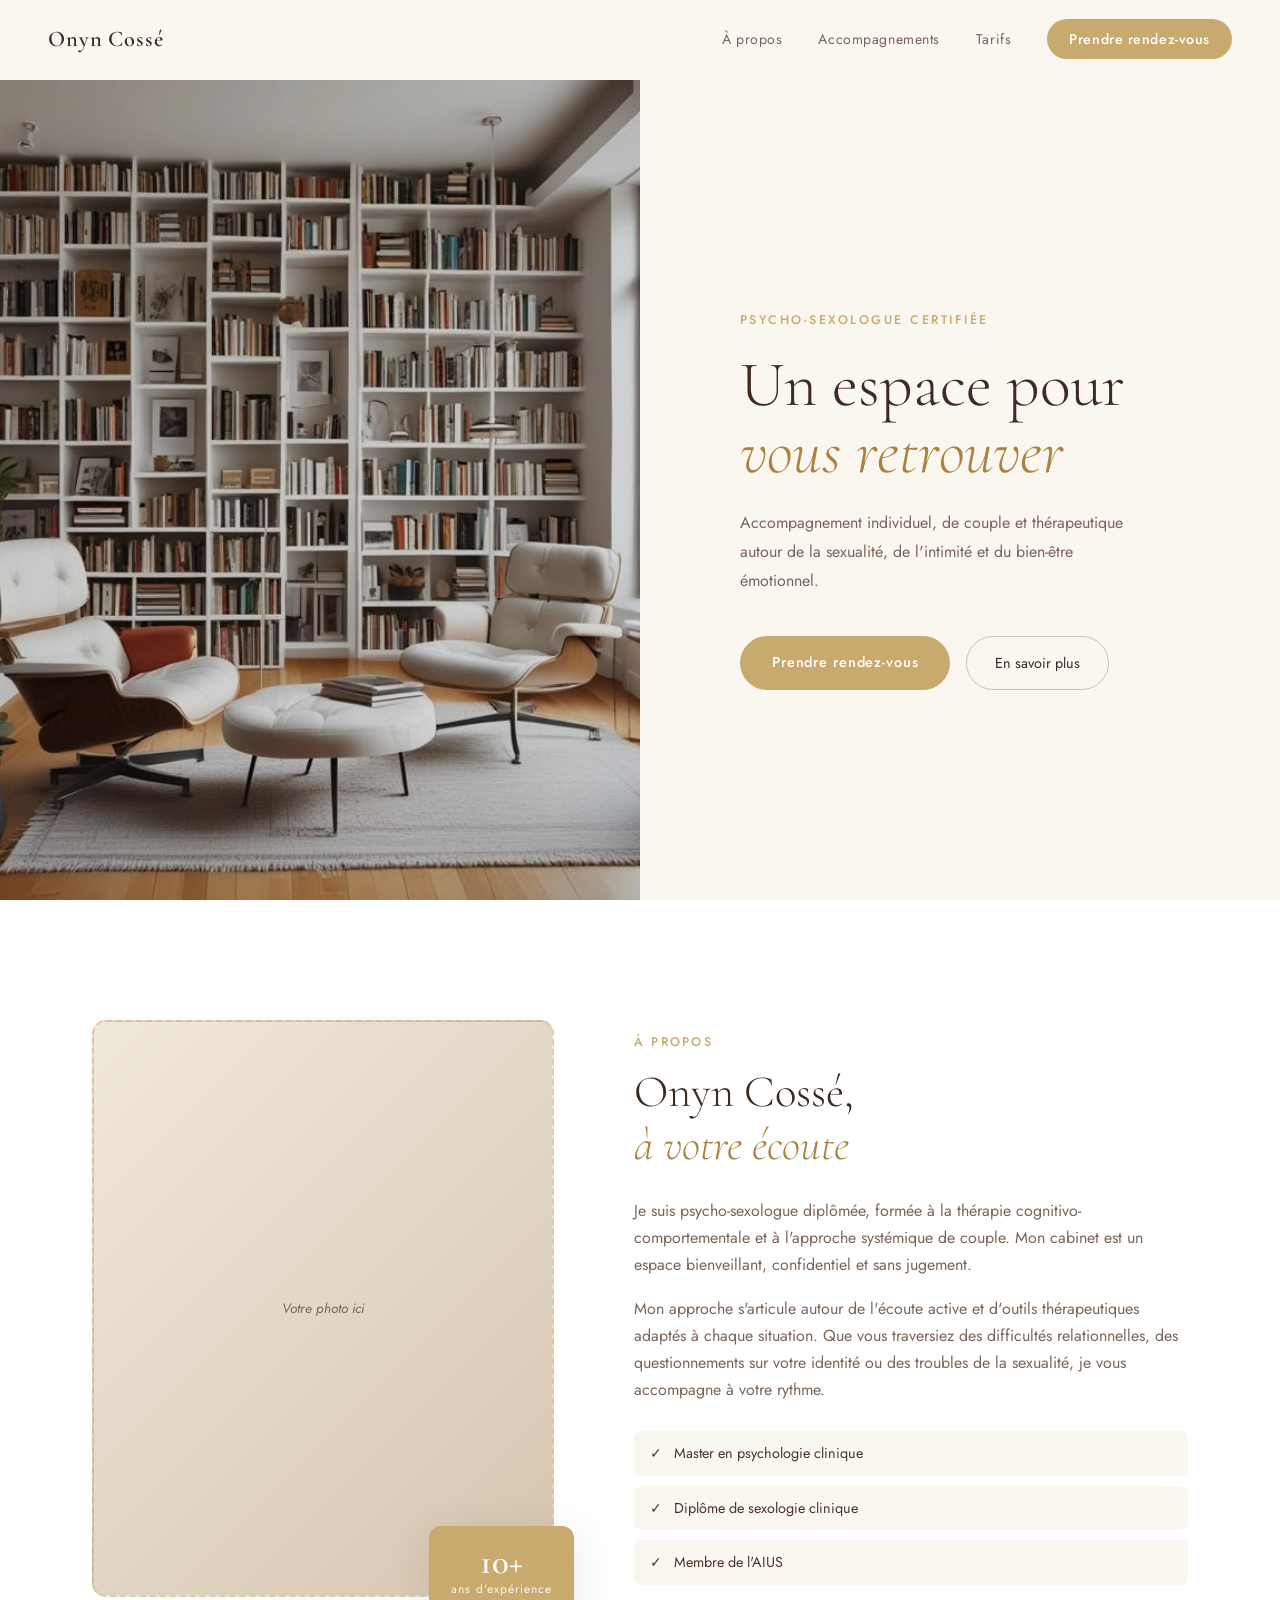
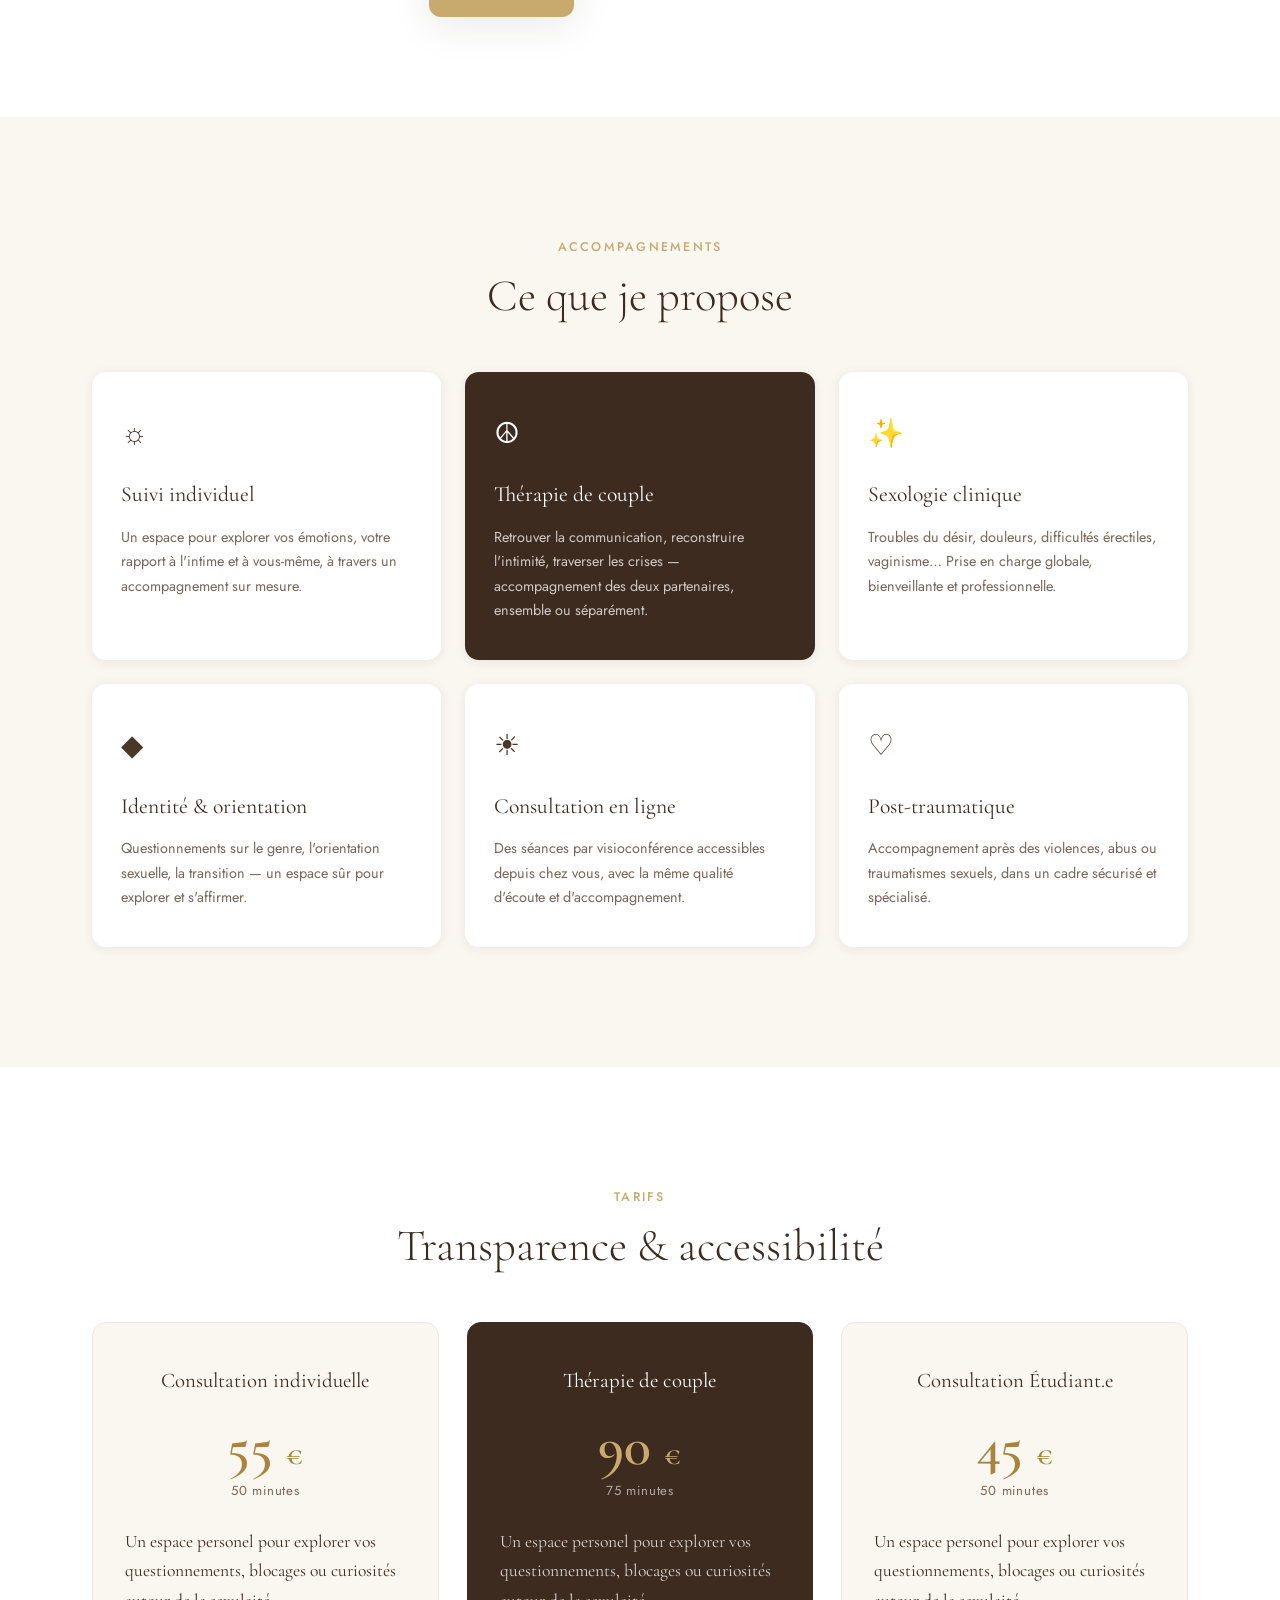
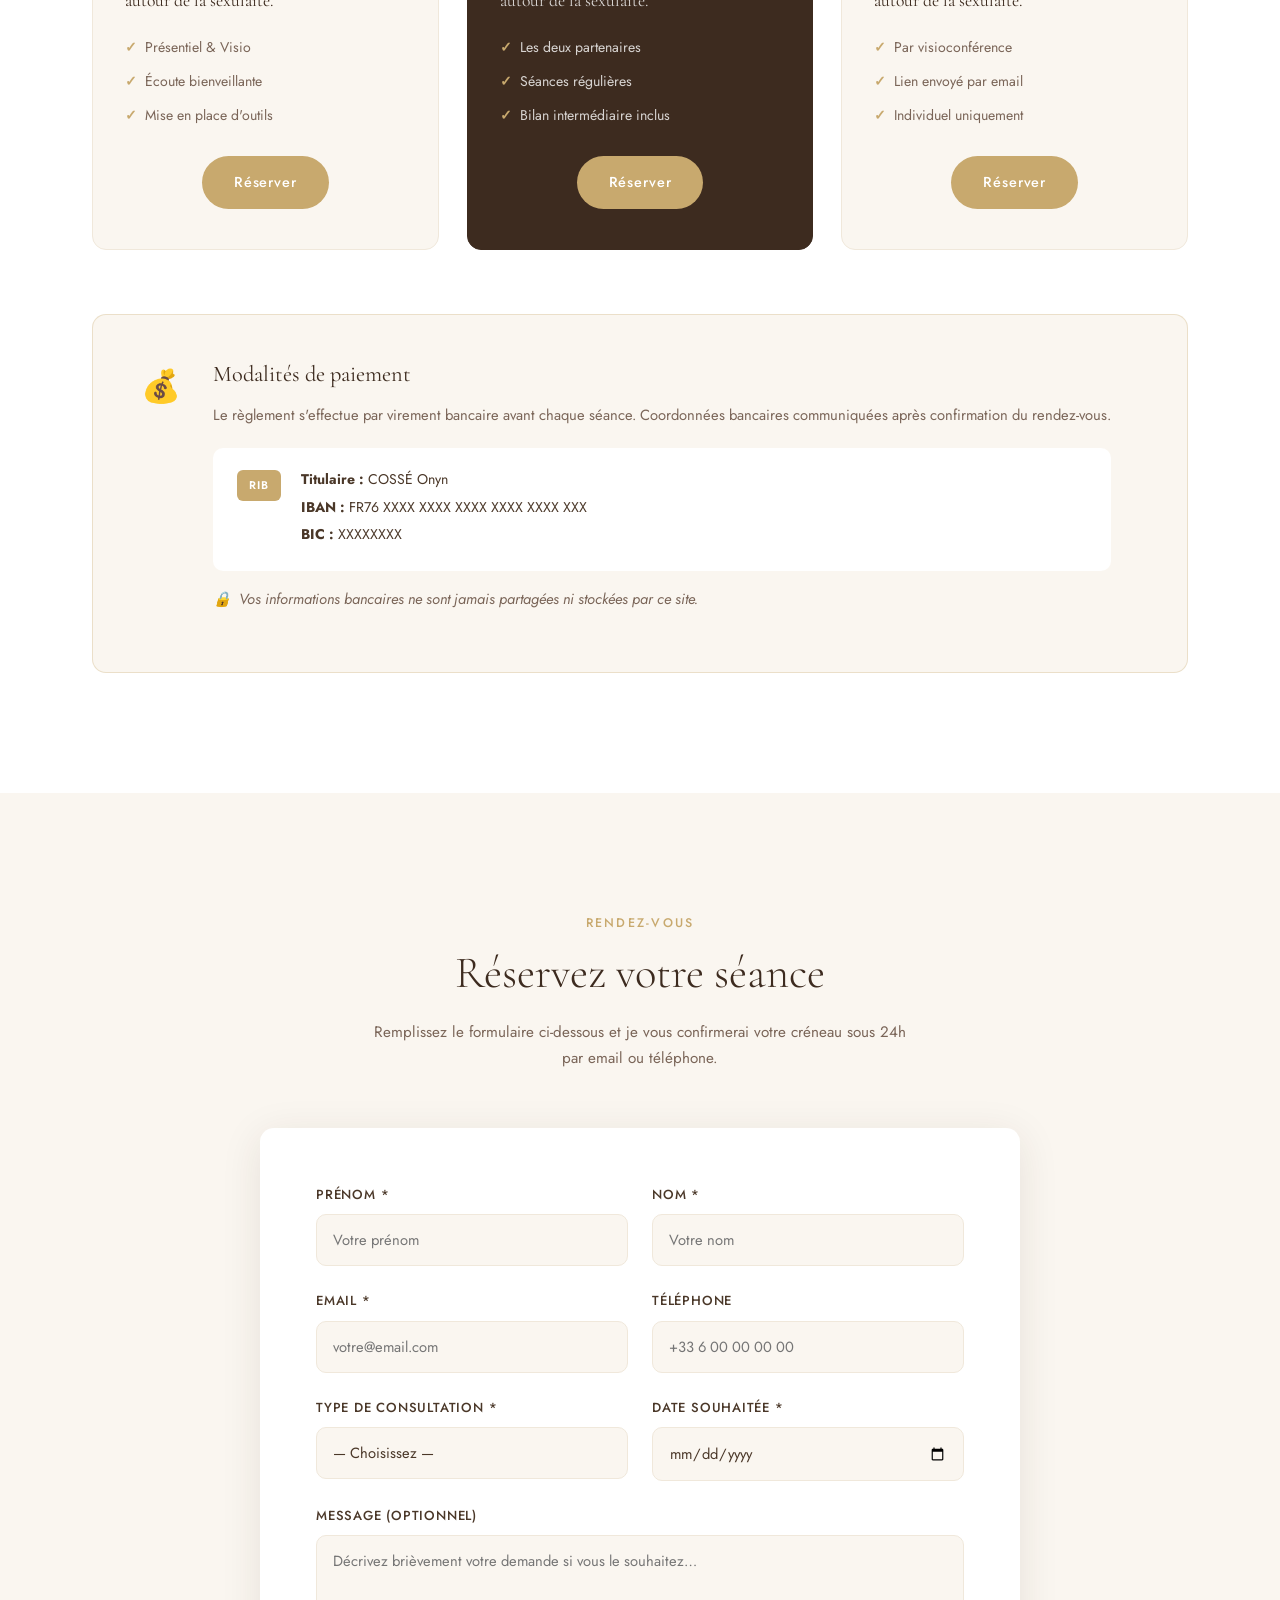
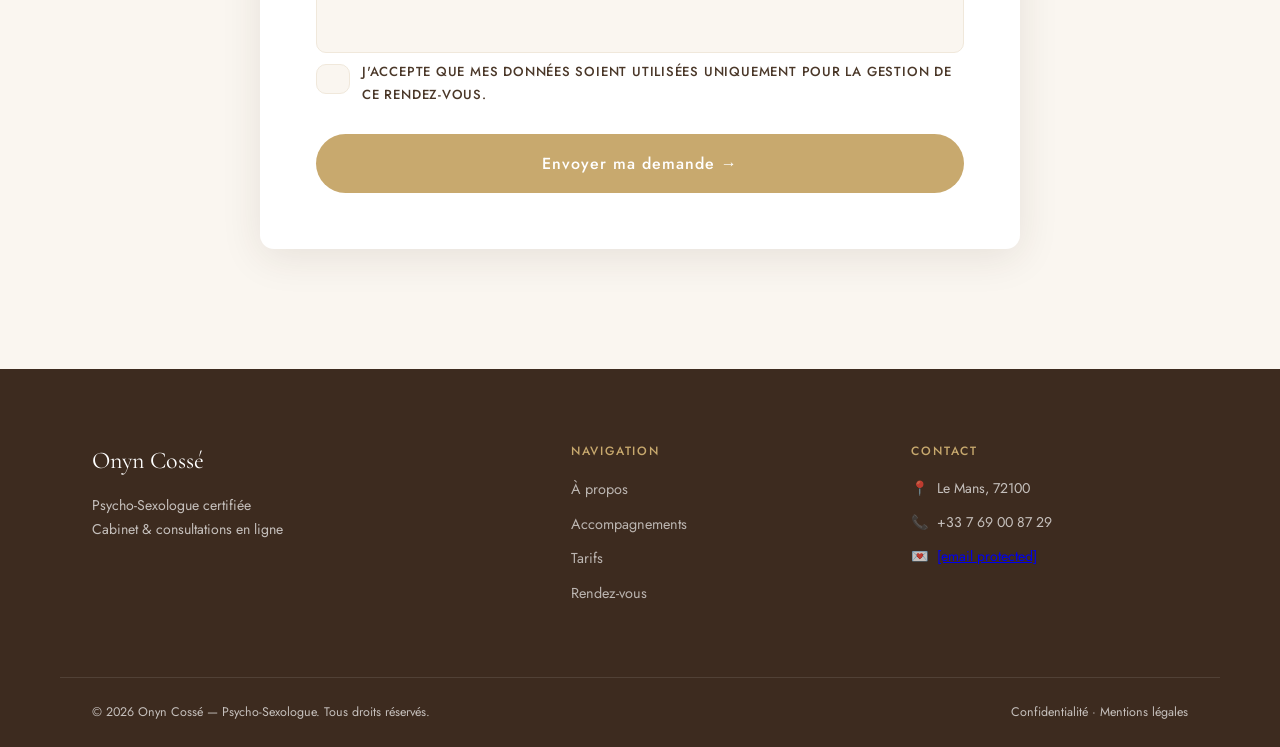
==== commit c852e1d6: "Update index.html" ====
--- a/index.html
+++ b/index.html
@@ -151,7 +151,6 @@
         </div>
 
         <div class="tarif-card featured">
-          <div class="tarif-badge">Le plus demandé</div>
           <h3>Thérapie de couple</h3>
           <div class="tarif-price">90 <span>€</span></div>
           <div class="tarif-duree">75 minutes</div>
--- a/style.css
+++ b/style.css
@@ -471,7 +471,7 @@
 }
 .tarif-card p {
   font-family: var(--font-disp);
-  font-size: 1rem;
+  font-size: 1.1rem;
   font-weight: 400;
   color: var(--brown);
   margin-bottom: 20px;
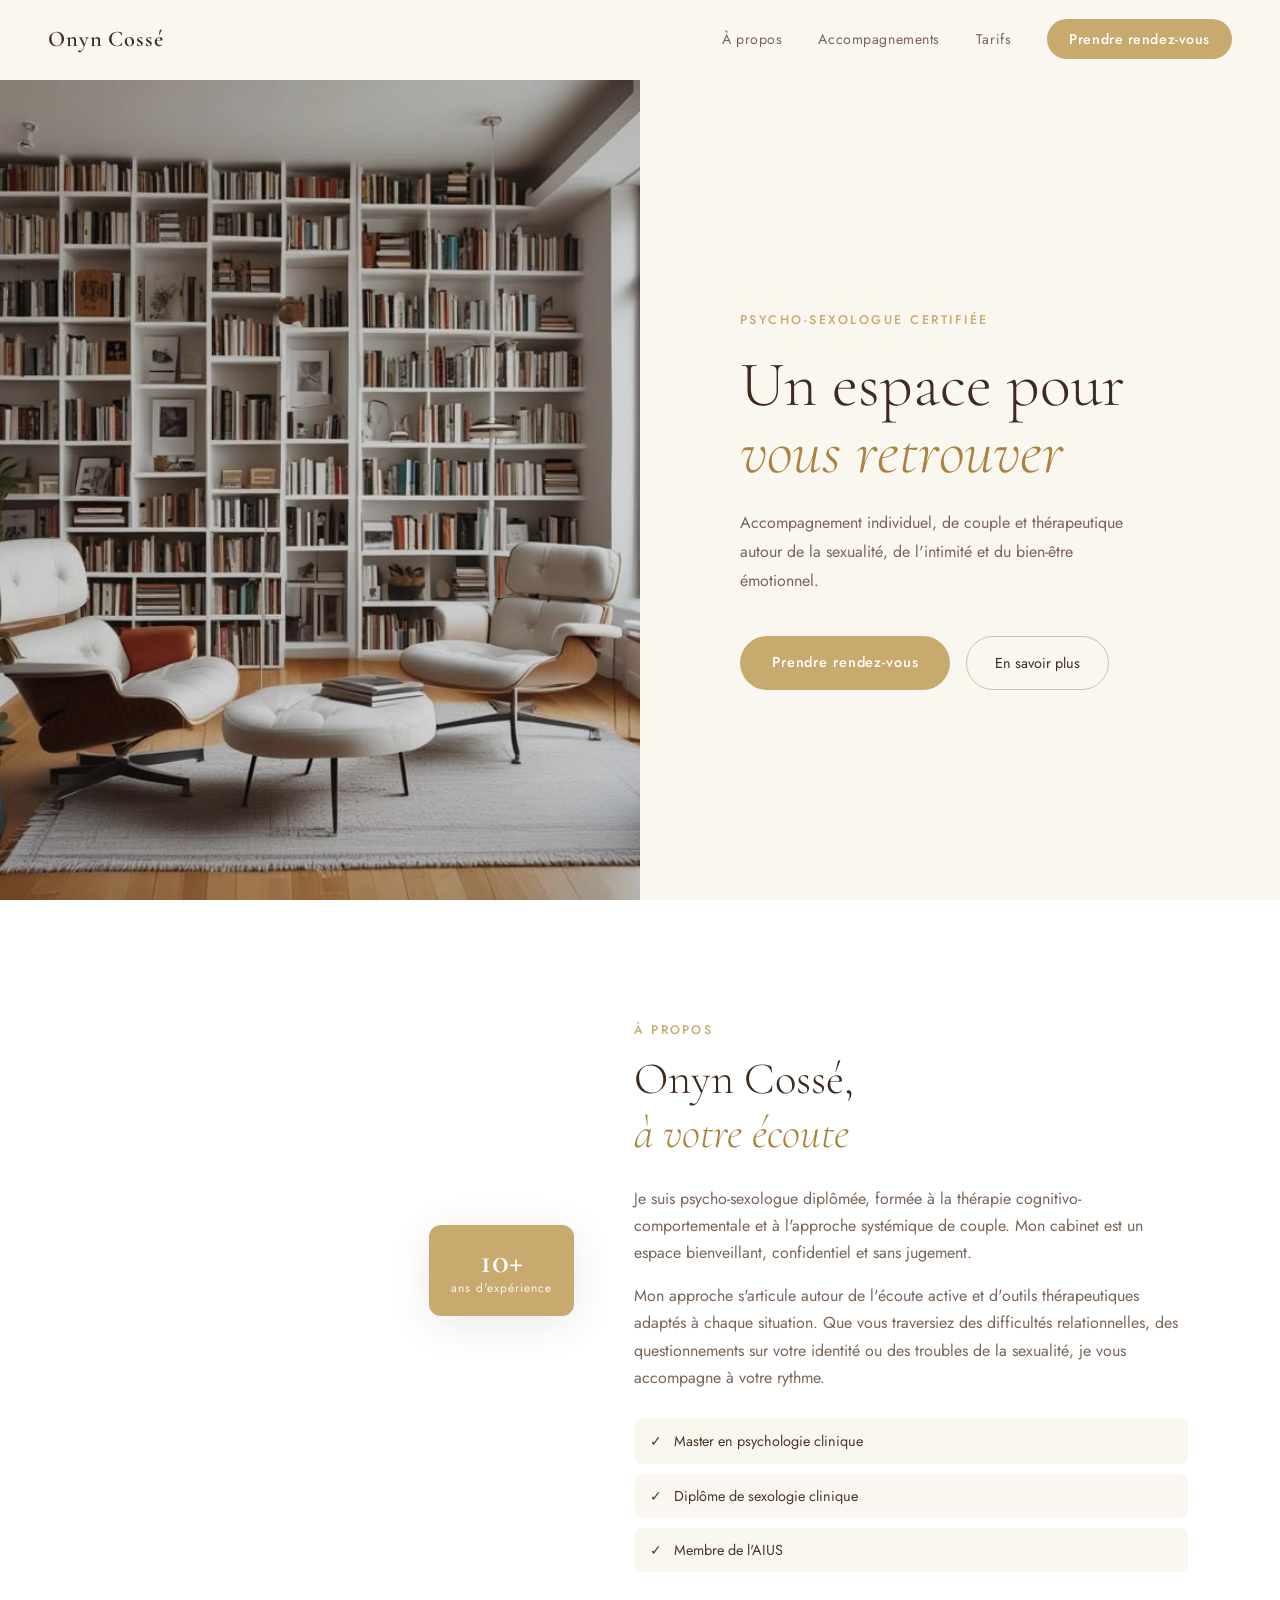
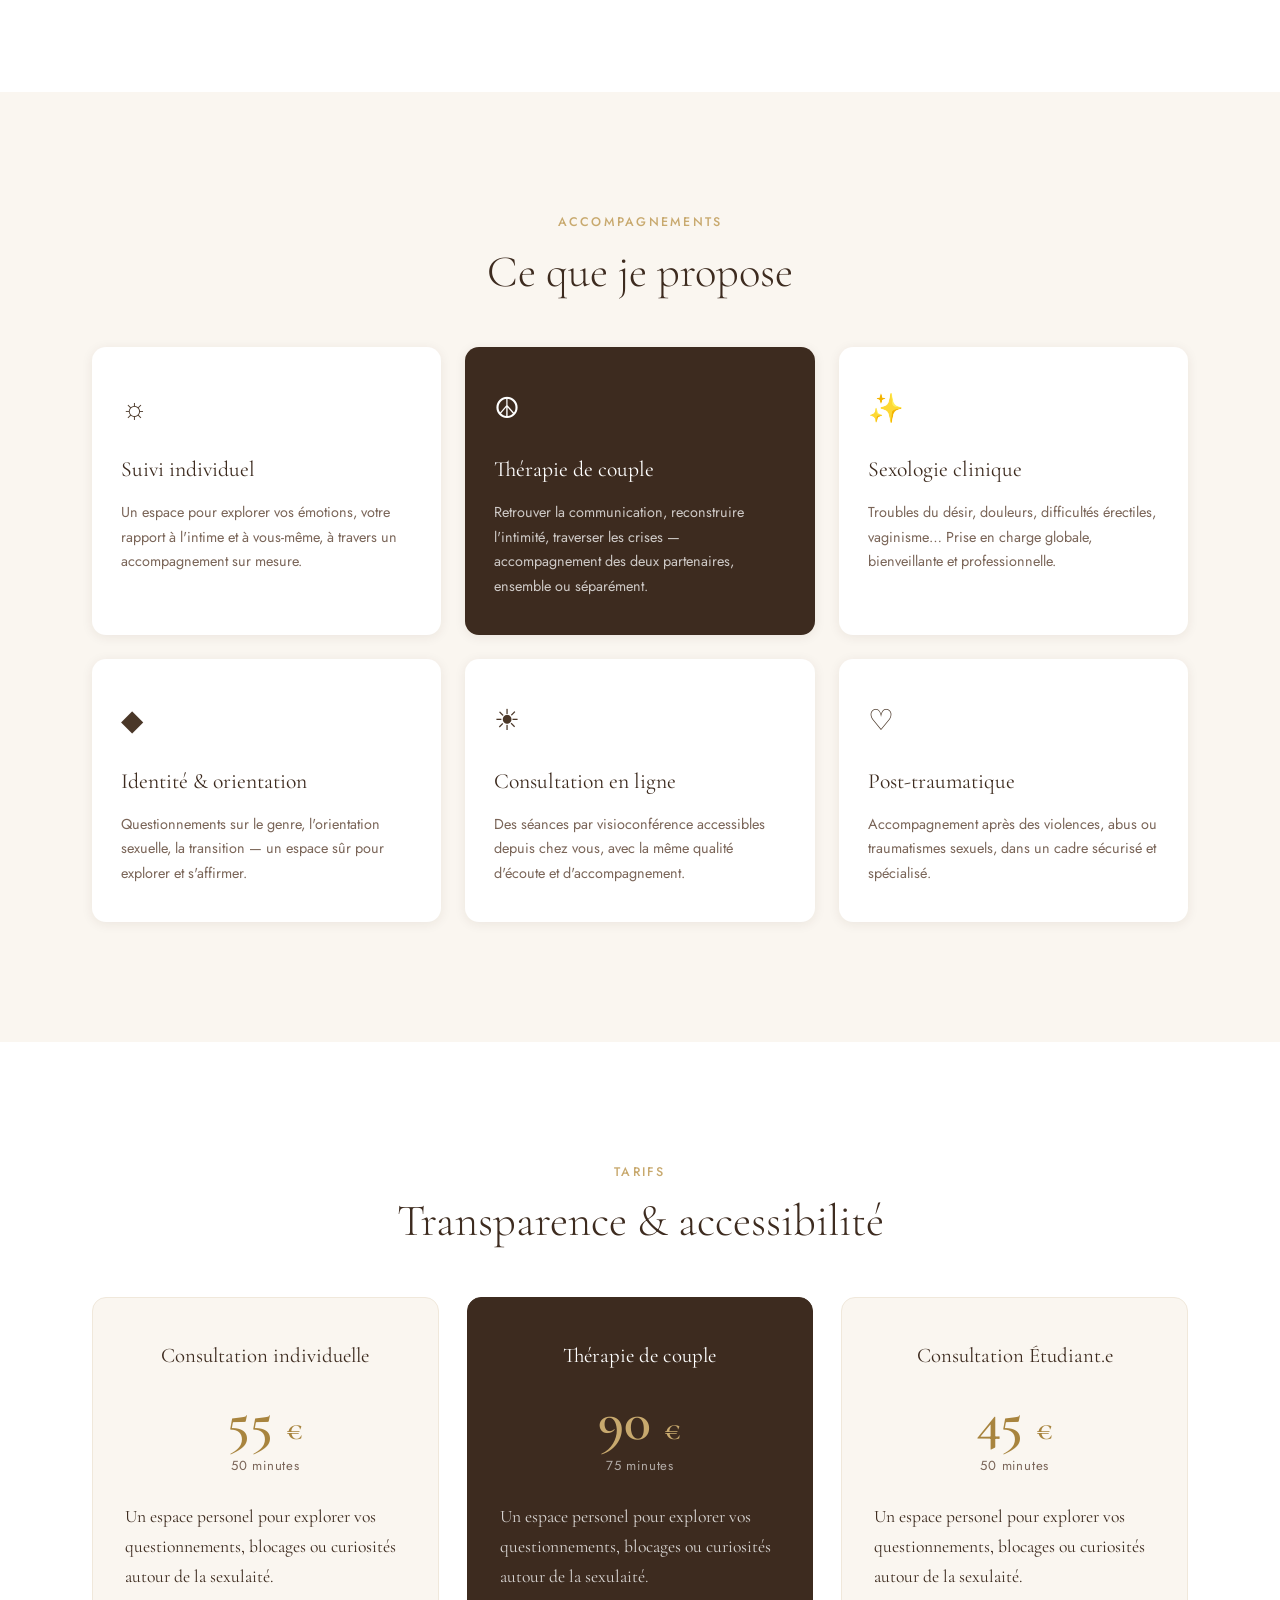
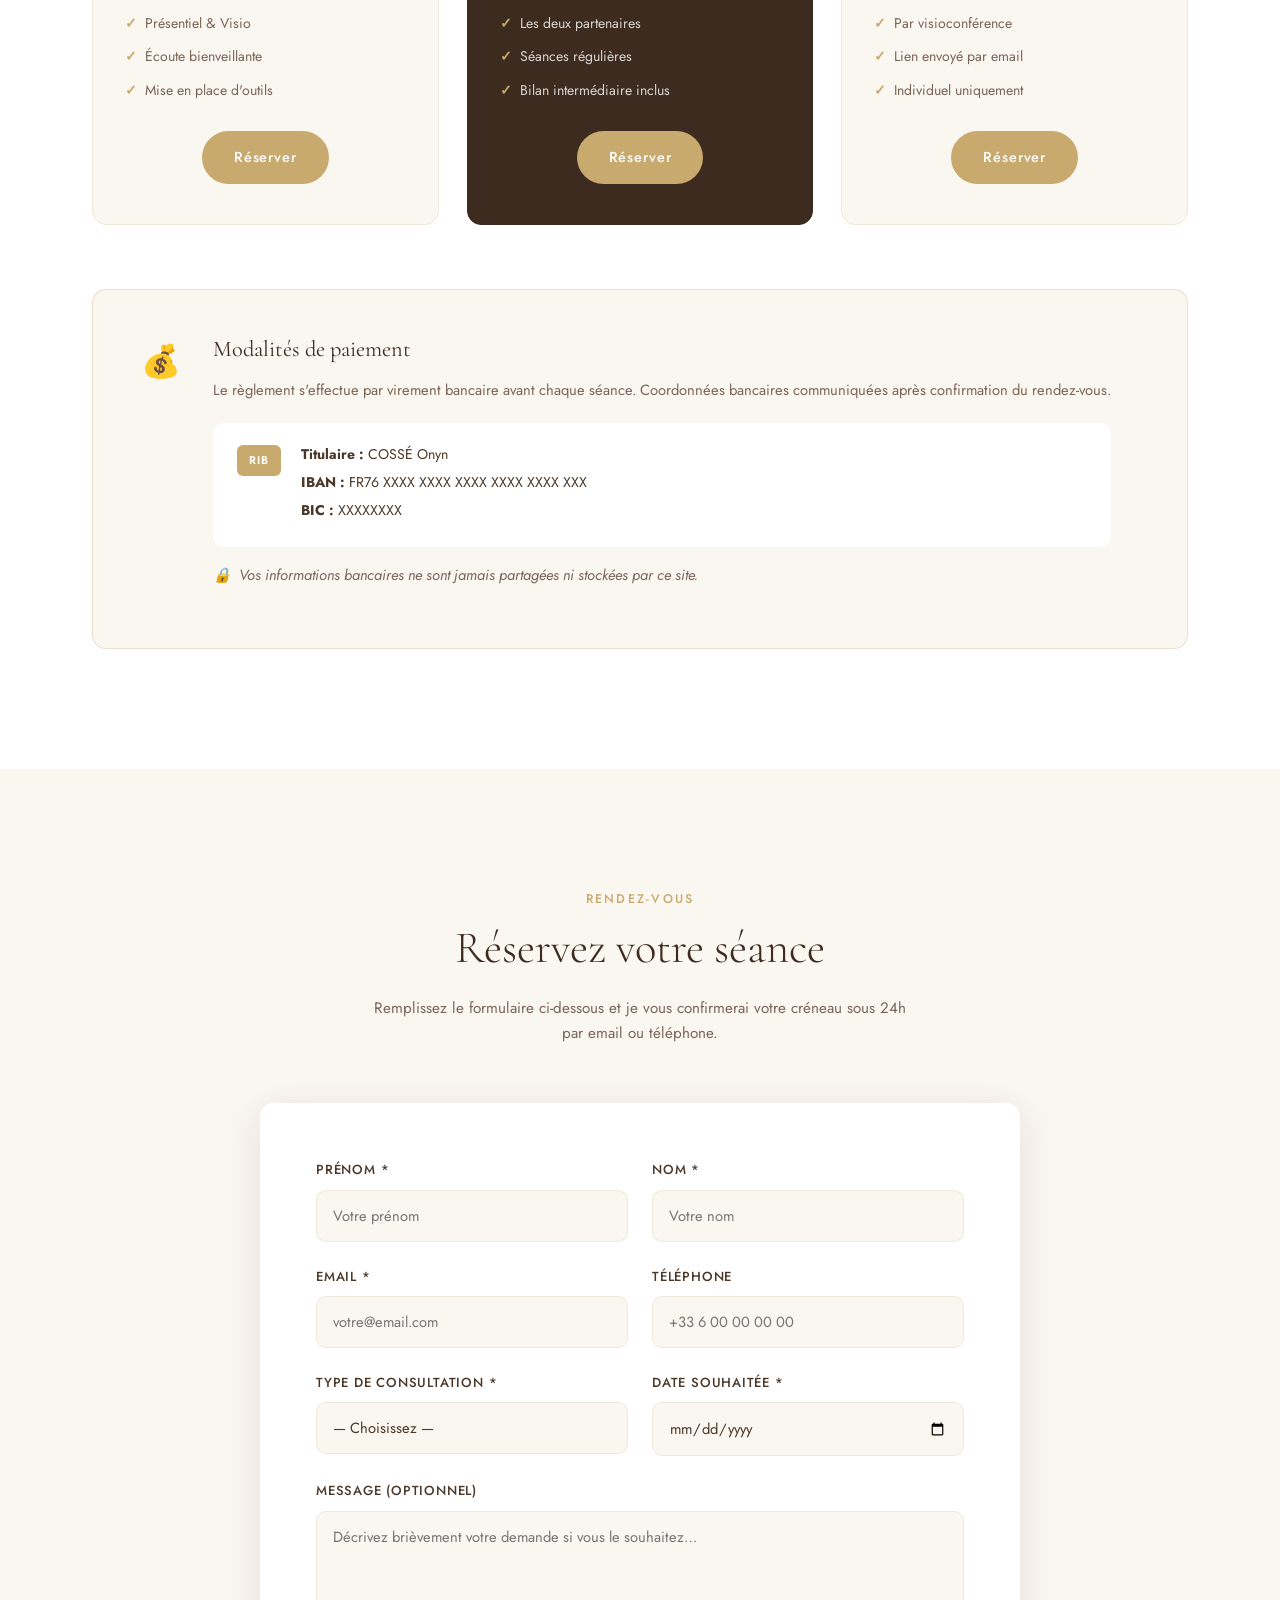
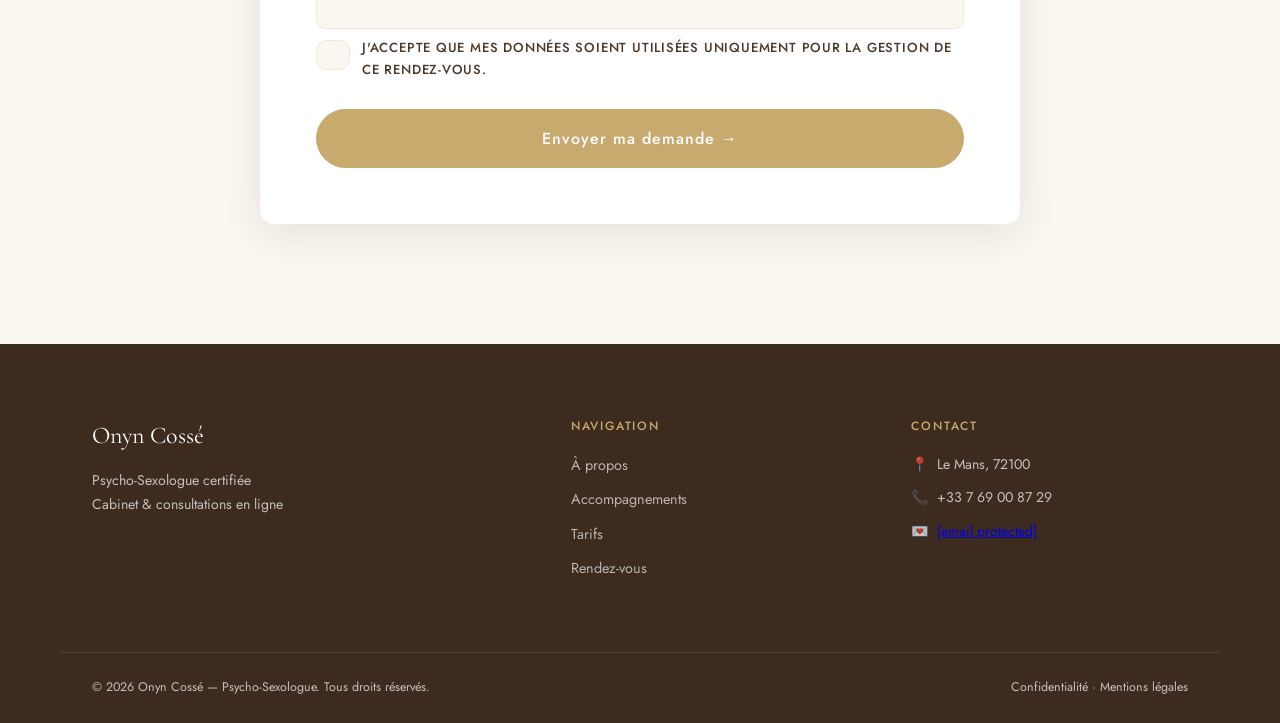
==== commit 77cf36df: "Update index.html" ====
--- a/index.html
+++ b/index.html
@@ -61,9 +61,7 @@
   <section class="about" id="about">
     <div class="container about-grid">
       <div class="about-image-wrap">
-        <div class="about-image-placeholder">
-          <span>Votre photo ici</span>
-        </div>
+        <style="image: url('https://loan881.github.io/onyn-sexologue/cabinet2.jpeg');">
         <div class="about-badge">
           <span class="badge-num">10+</span>
           <span class="badge-txt">ans d'expérience</span>
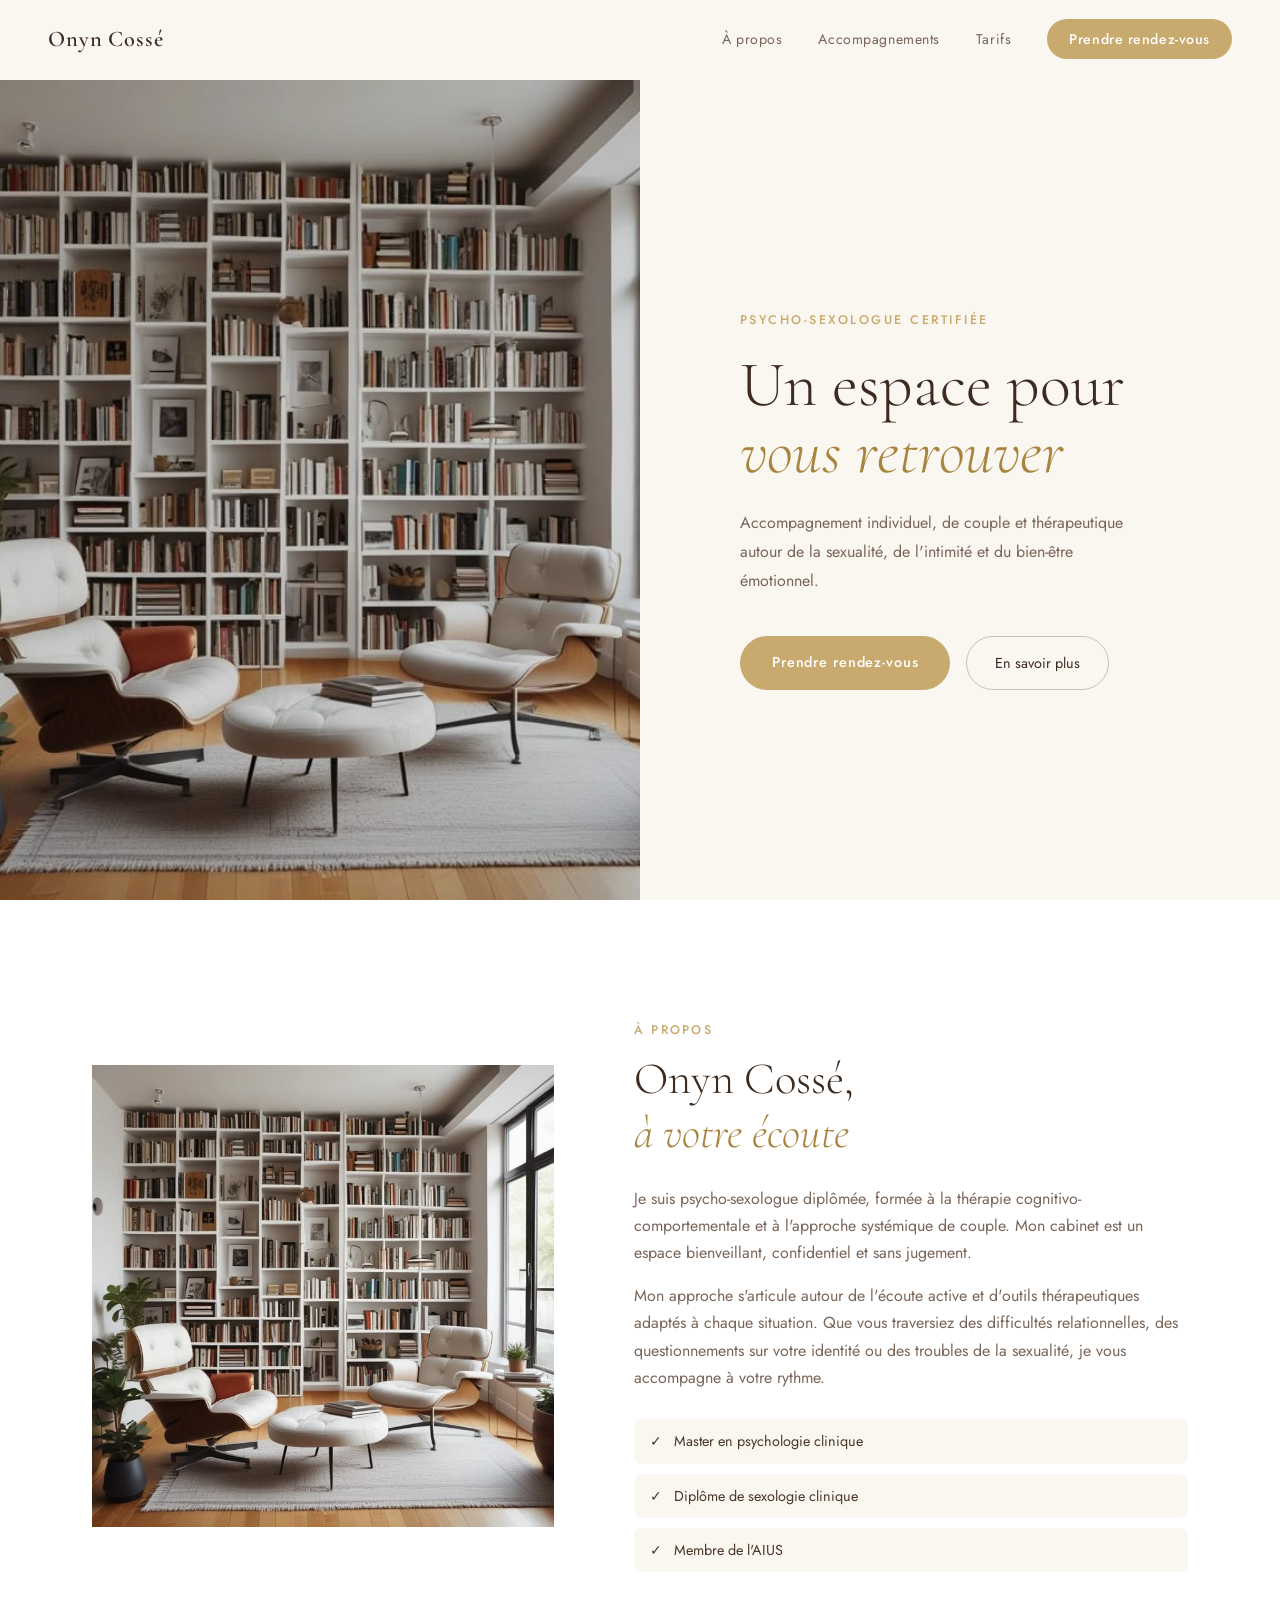
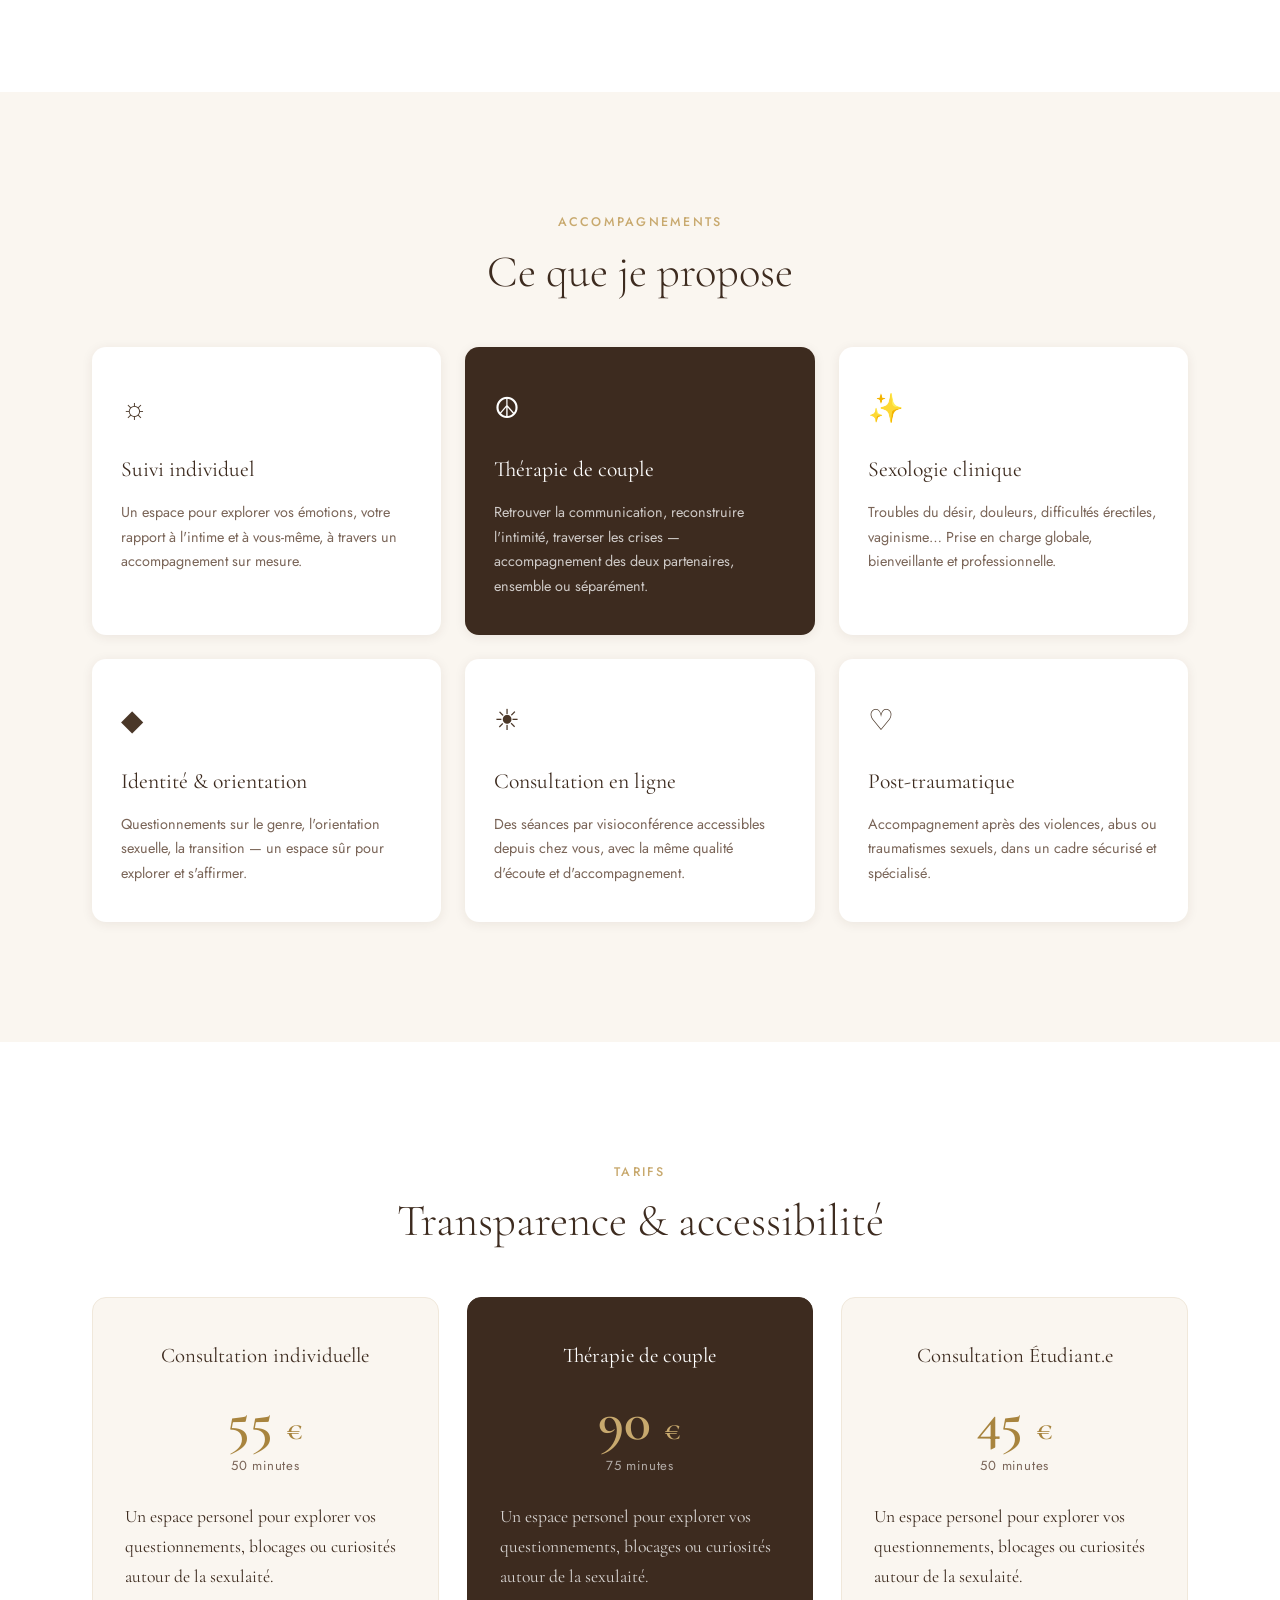
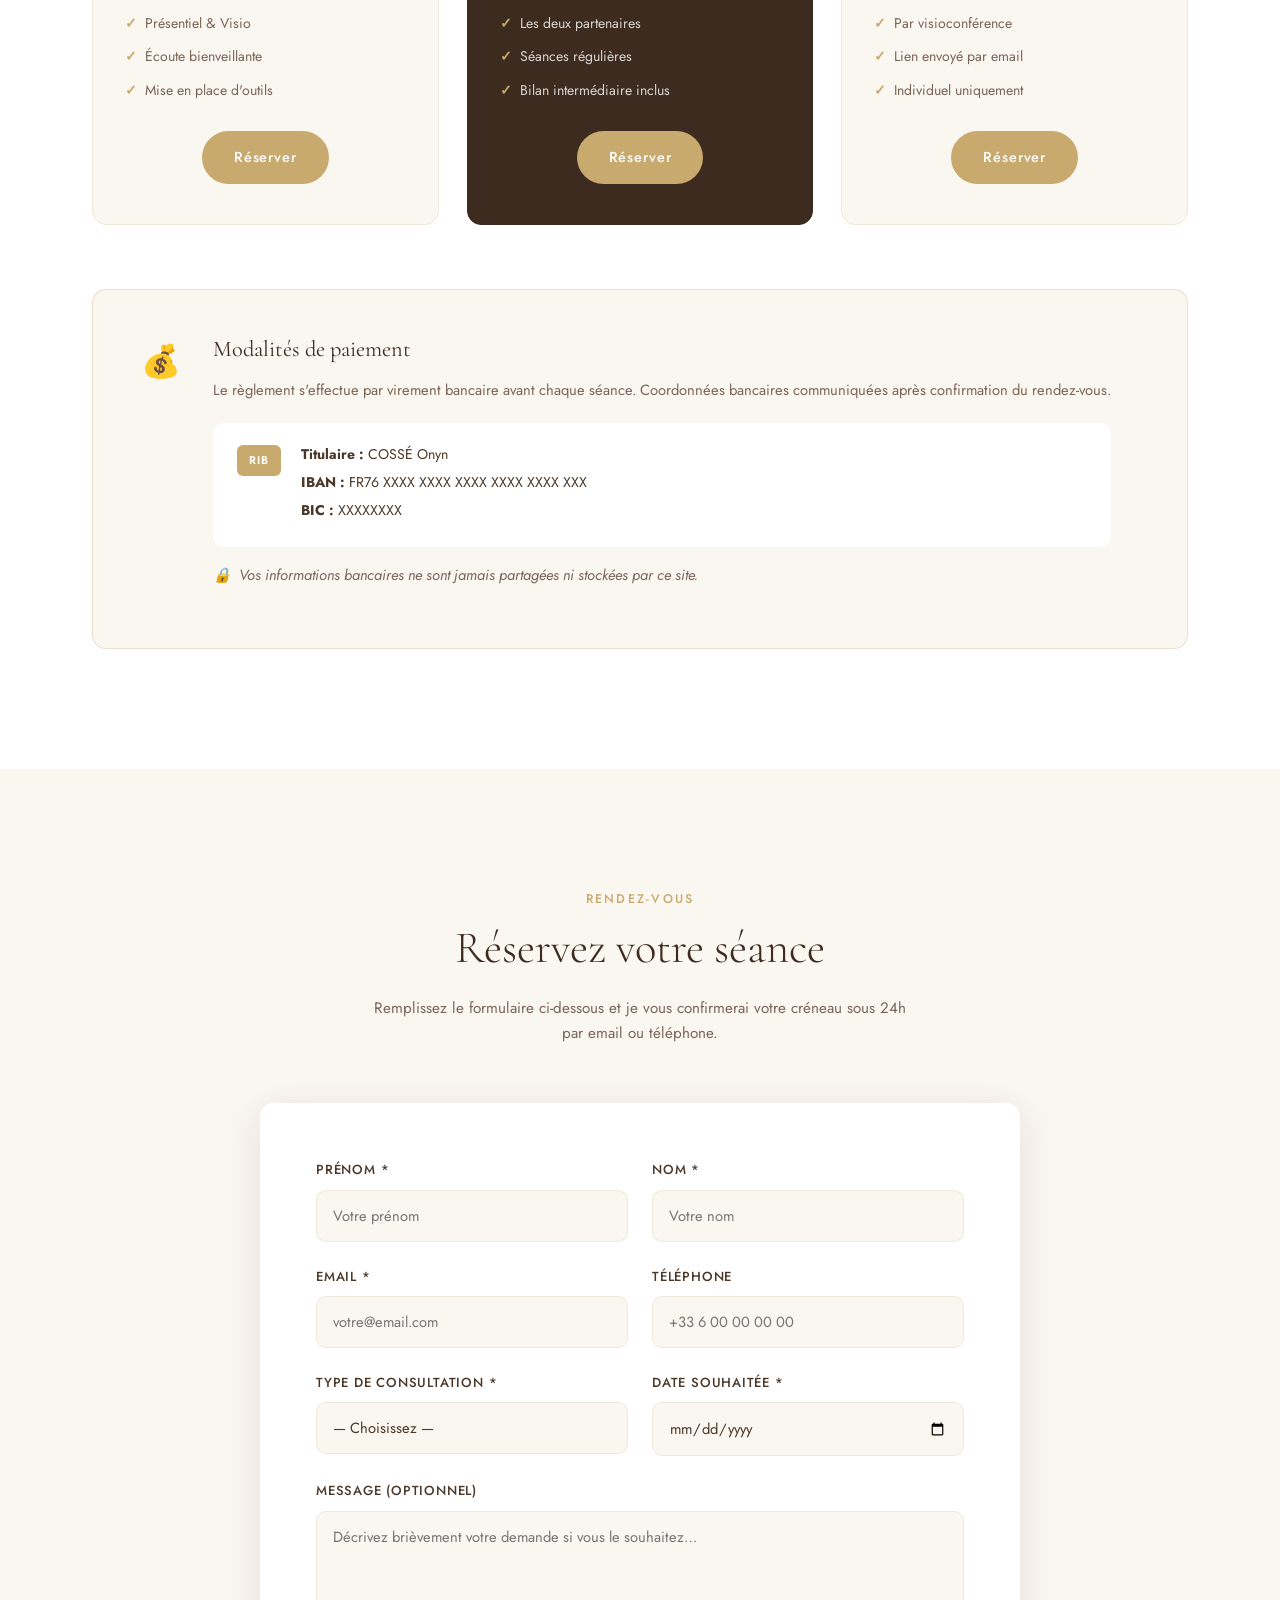
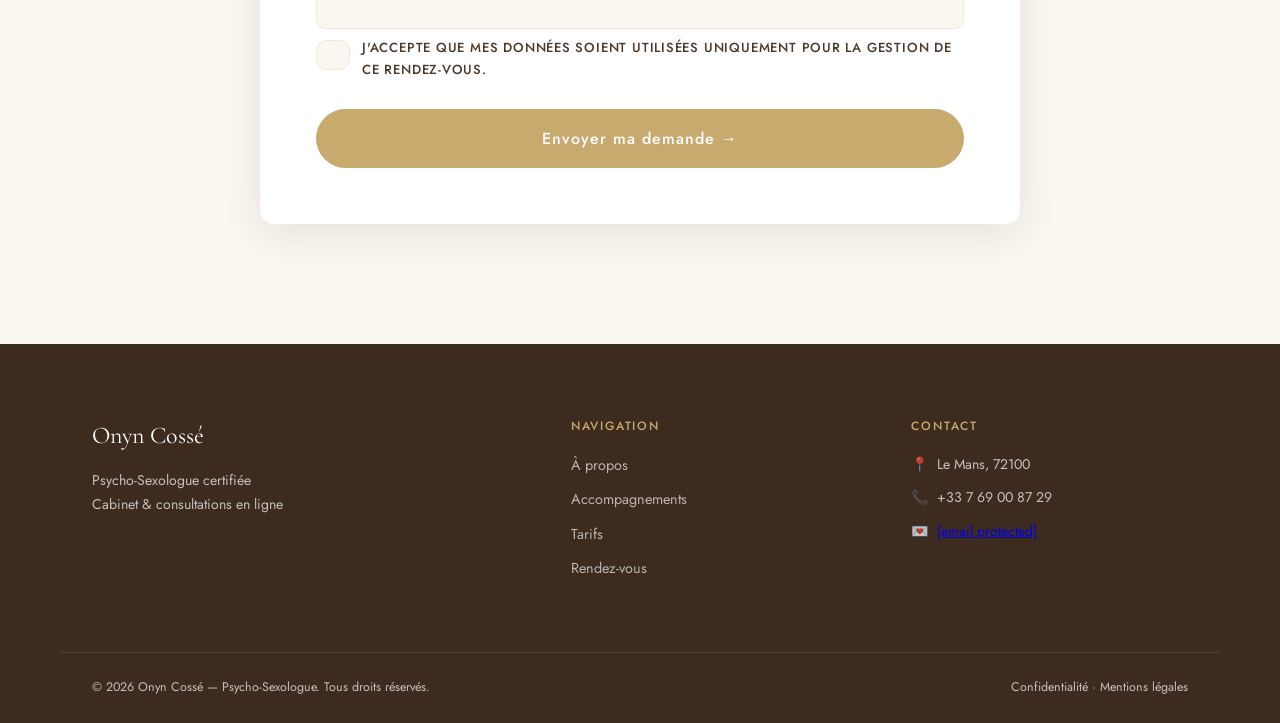
==== commit 590e3bde: "Update cabinet image implementation in about section Replaced inline style with an img tag for the c" ====
--- a/index.html
+++ b/index.html
@@ -61,11 +61,7 @@
   <section class="about" id="about">
     <div class="container about-grid">
       <div class="about-image-wrap">
-        <style="image: url('https://loan881.github.io/onyn-sexologue/cabinet2.jpeg');">
-        <div class="about-badge">
-          <span class="badge-num">10+</span>
-          <span class="badge-txt">ans d'expérience</span>
-        </div>
+        <img src="https://loan881.github.io/onyn-sexologue/cabinet2.jpeg" alt="Cabinet">
       </div>
       <div class="about-text">
         <span class="section-label">À propos</span>
